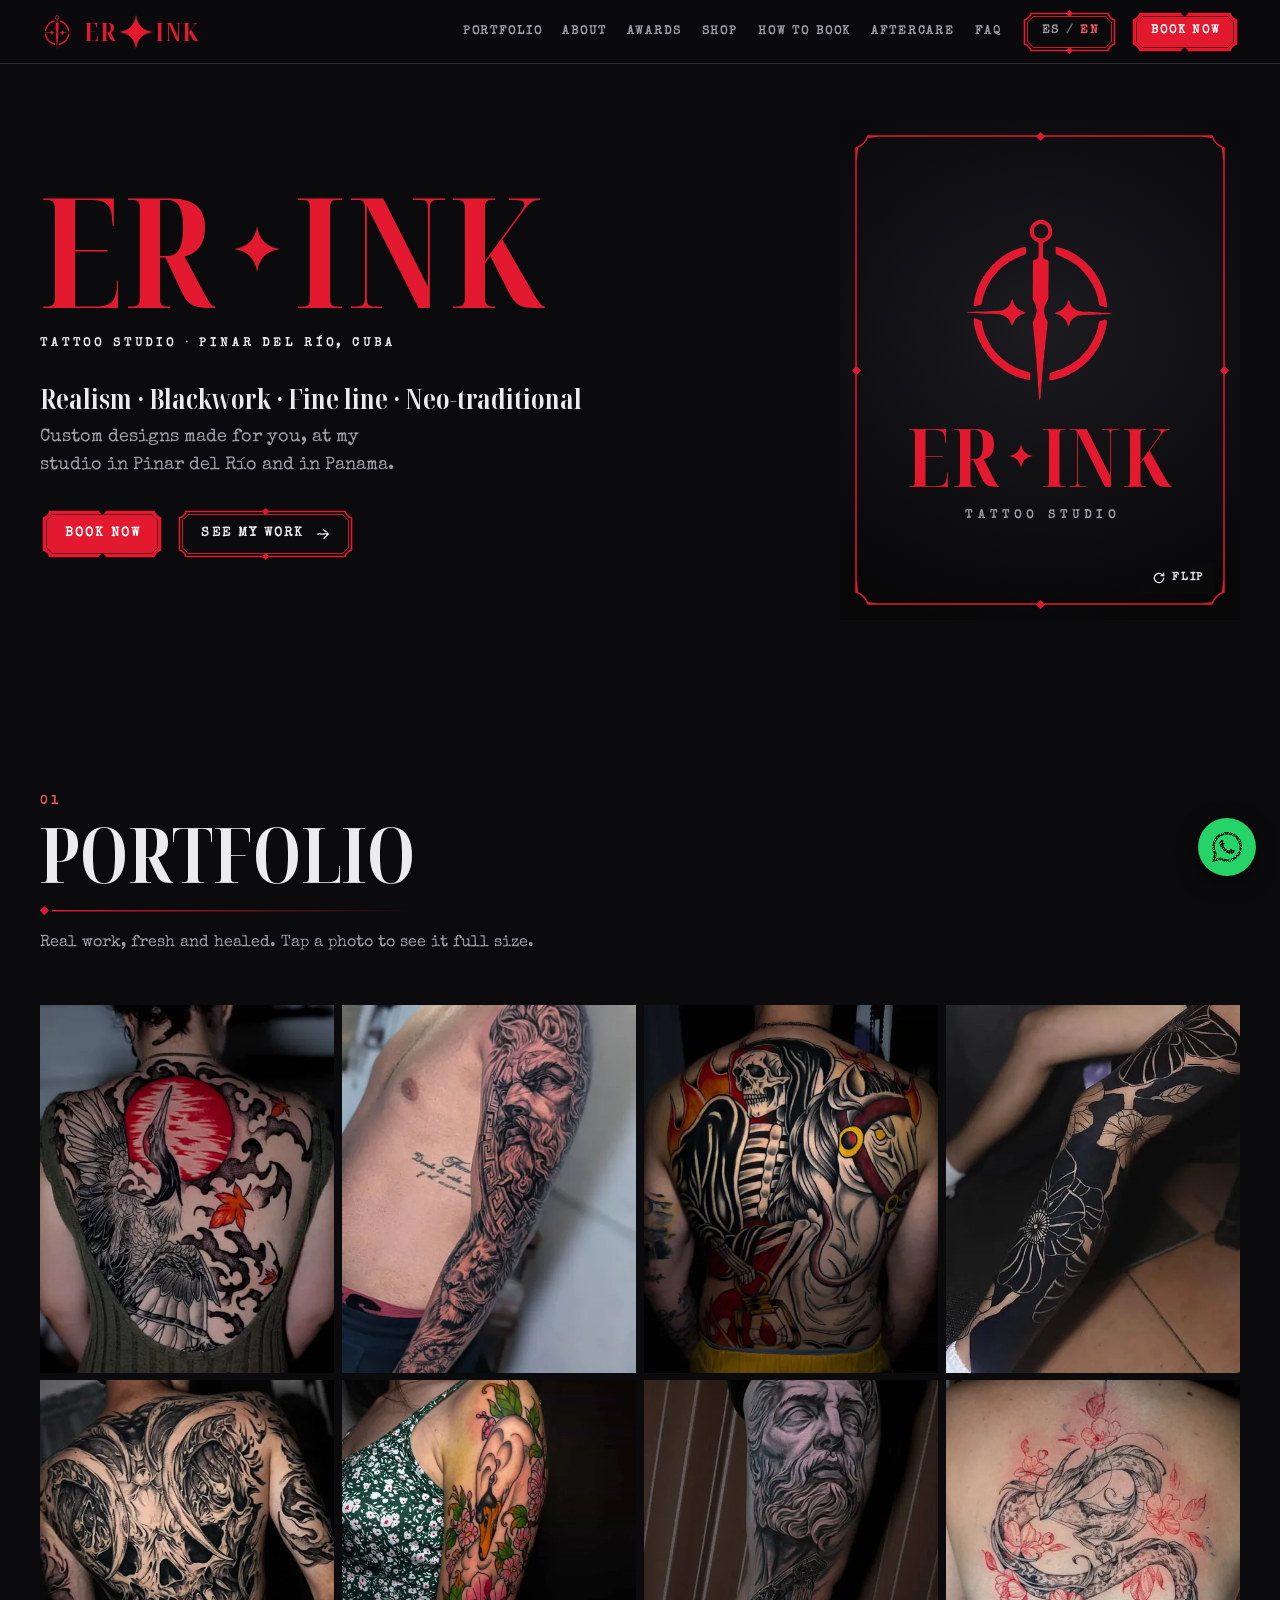
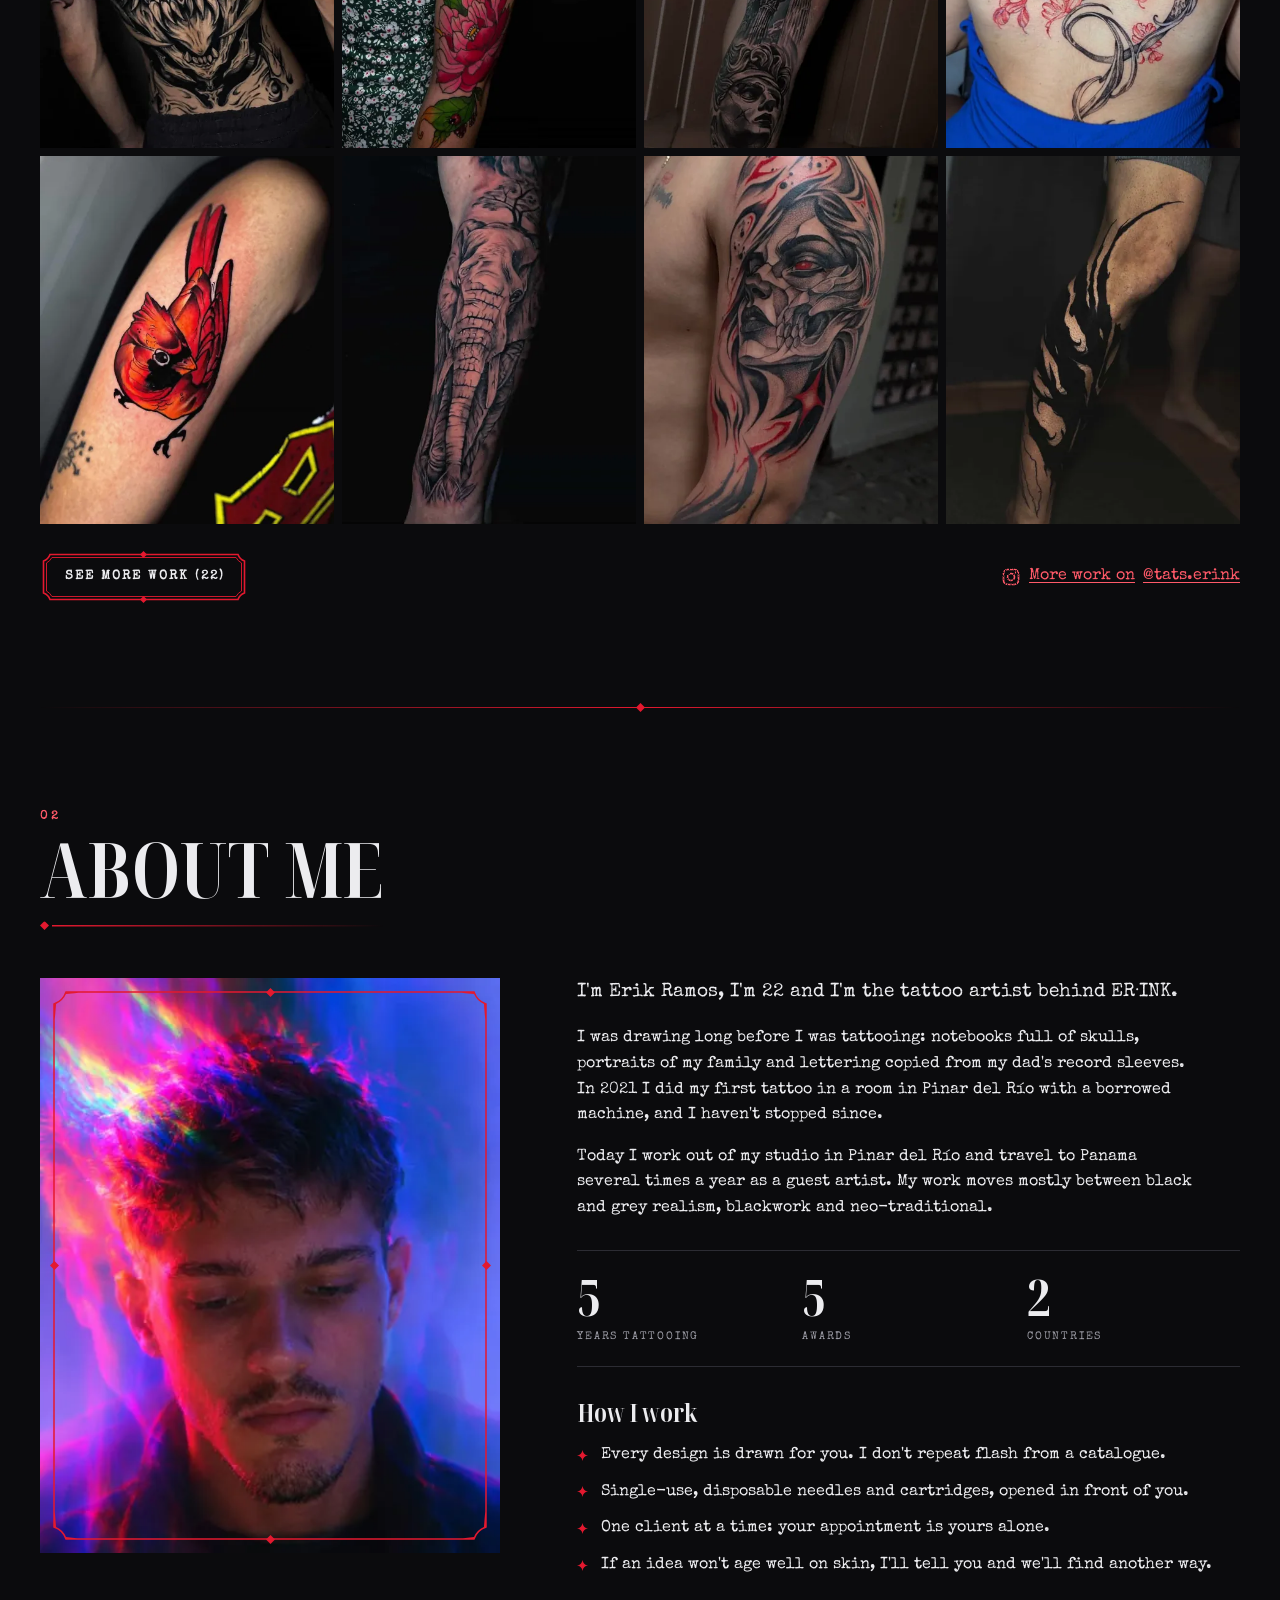
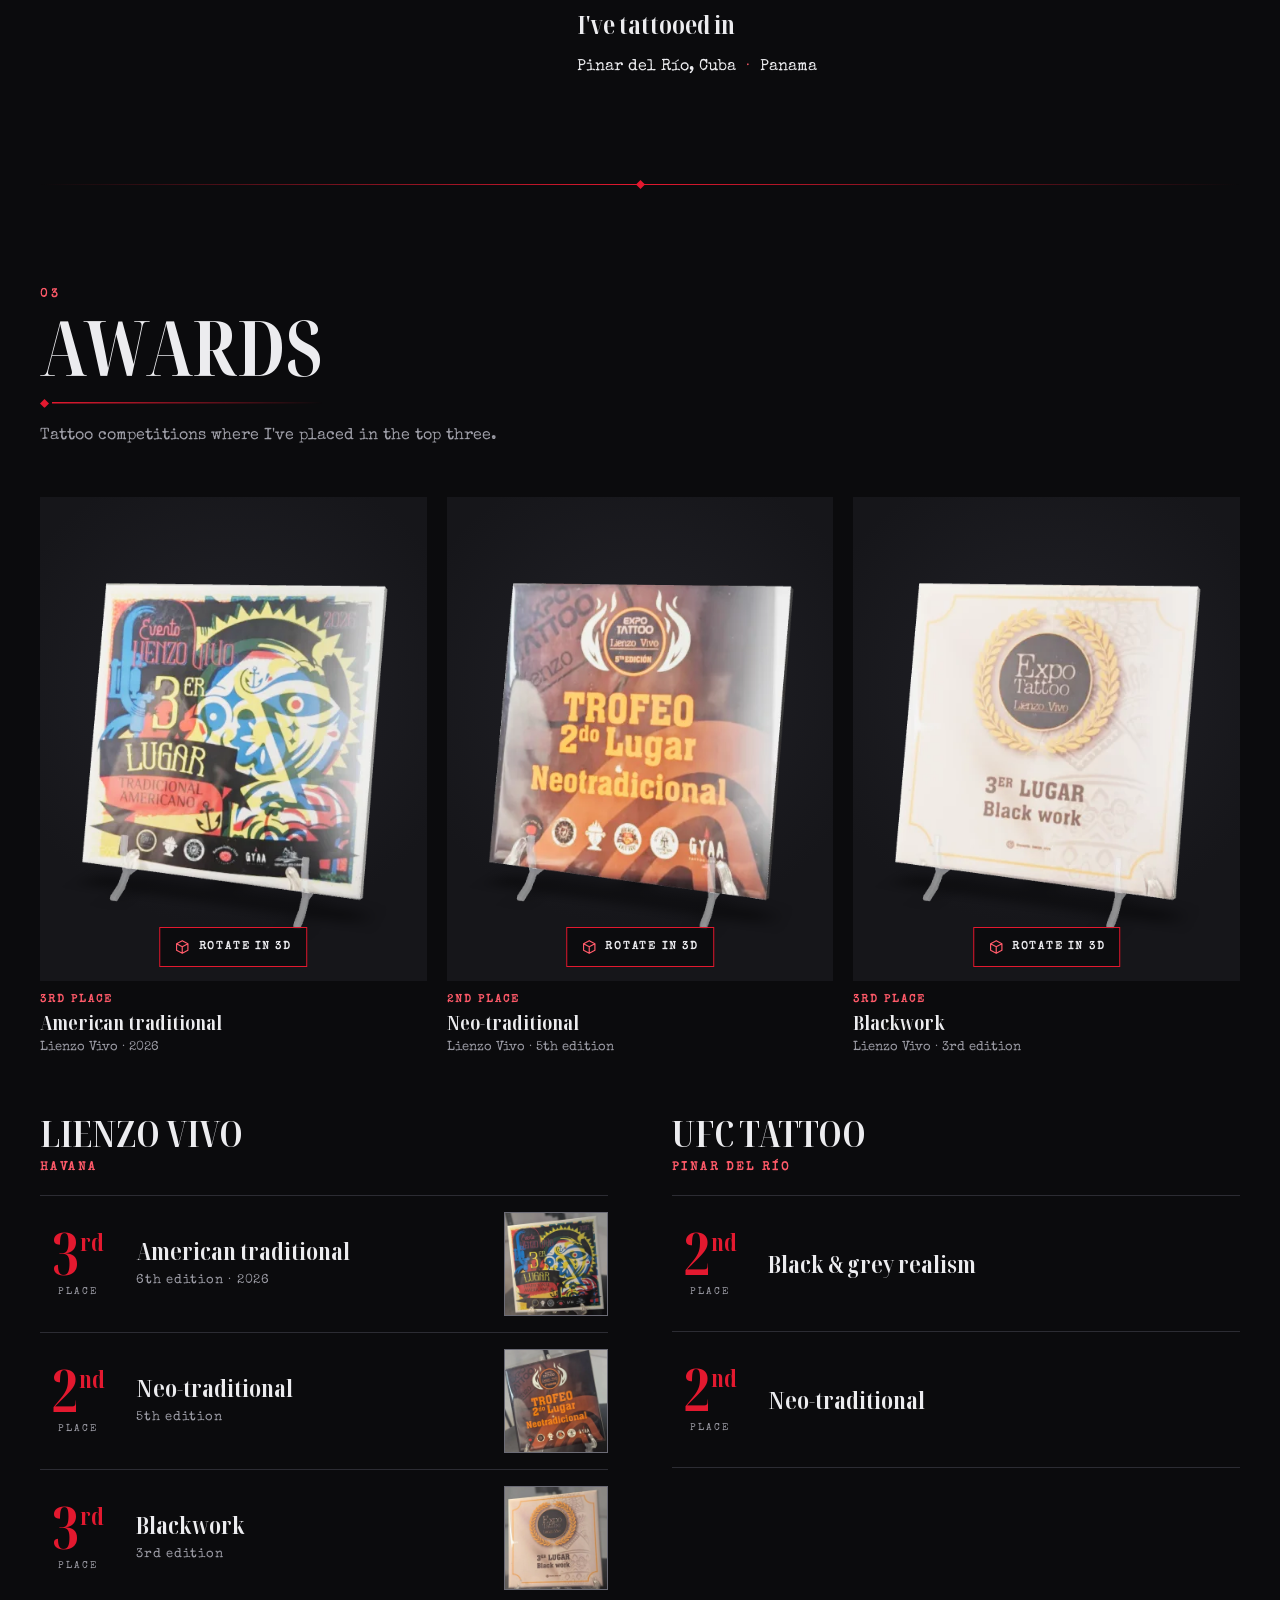
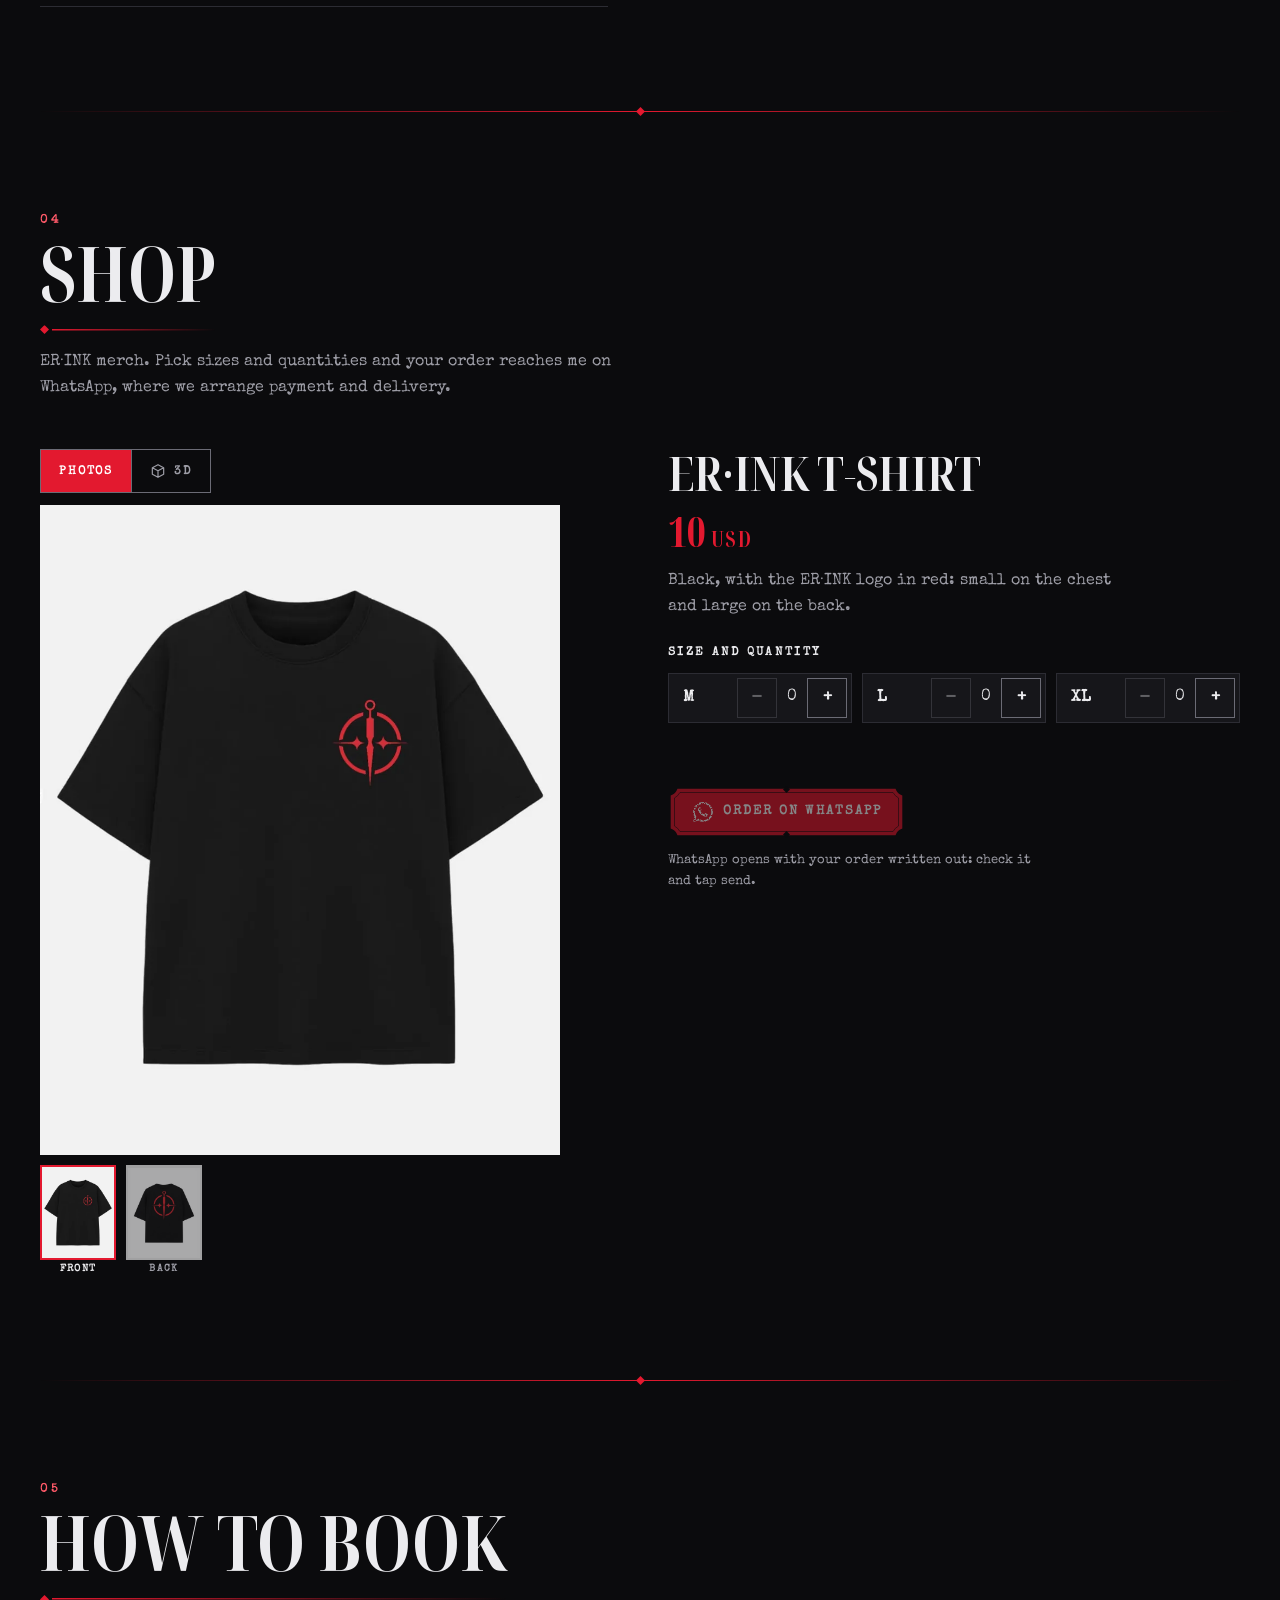
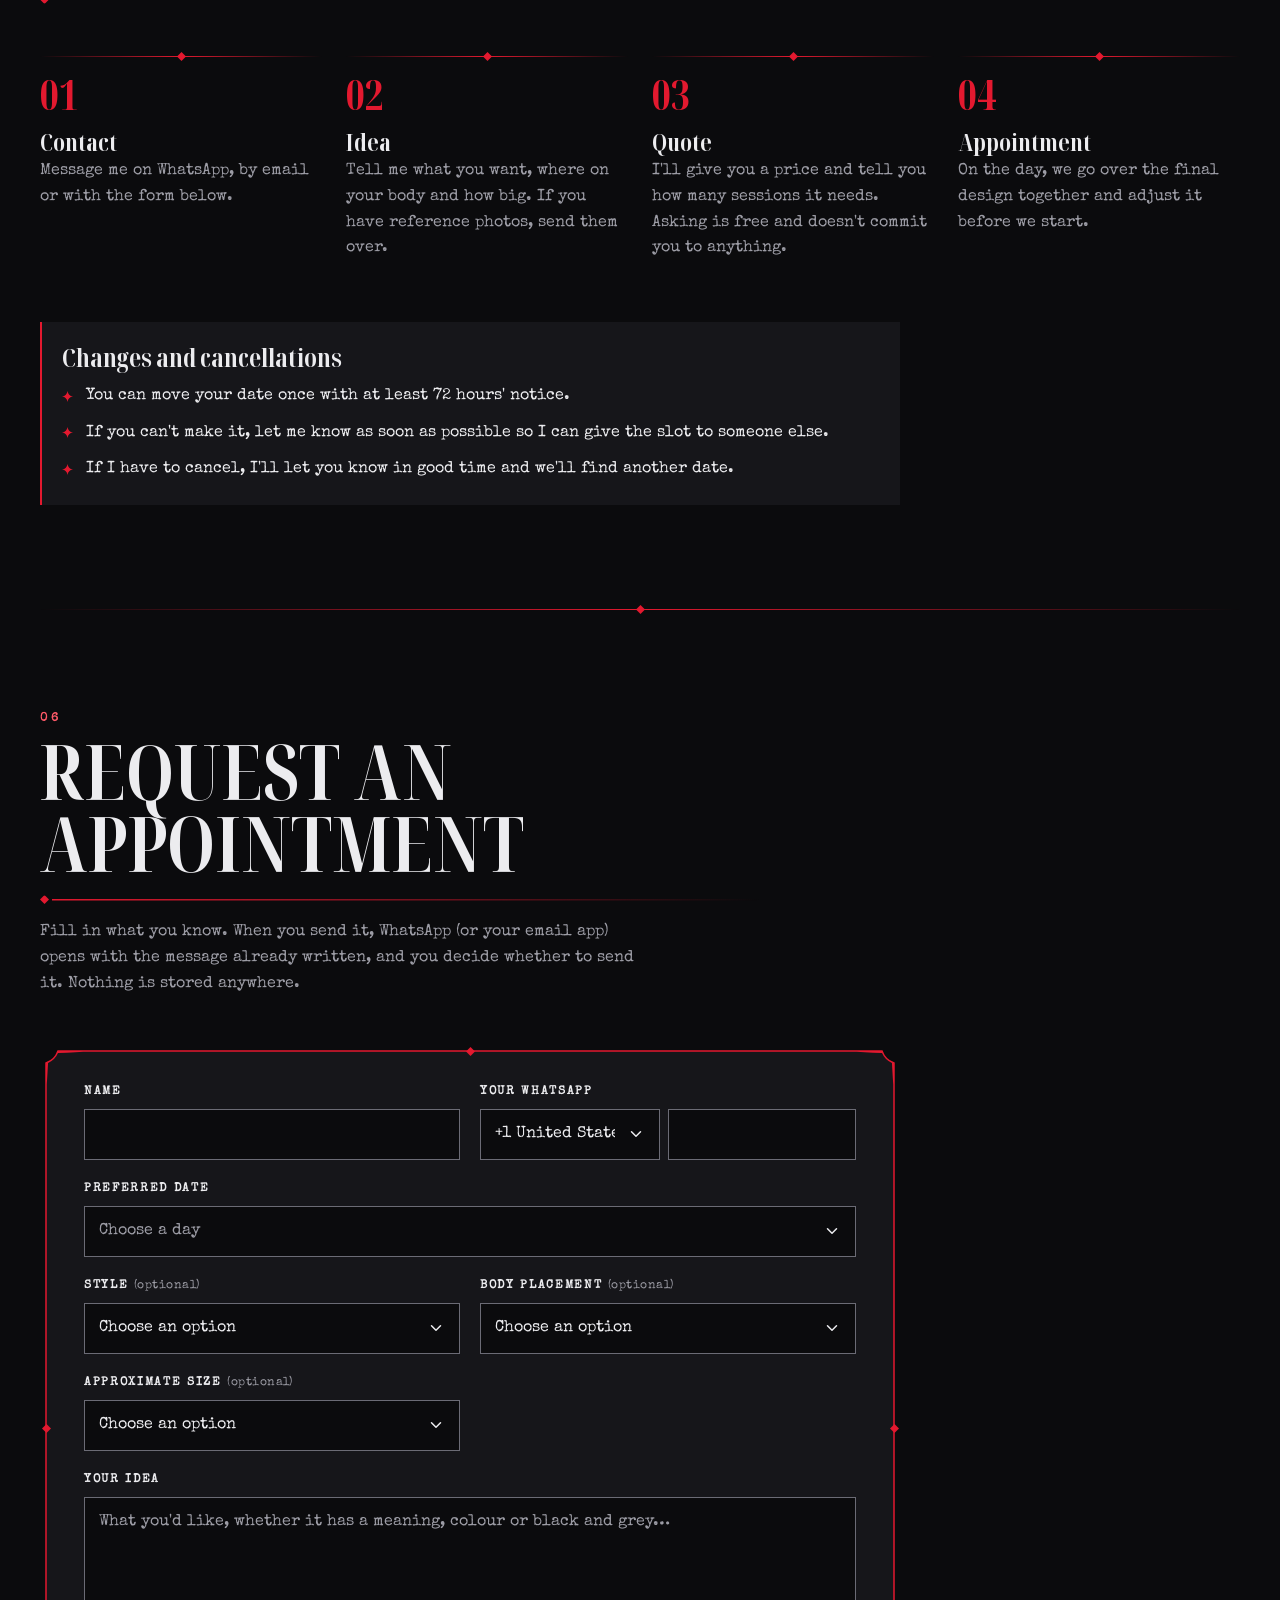
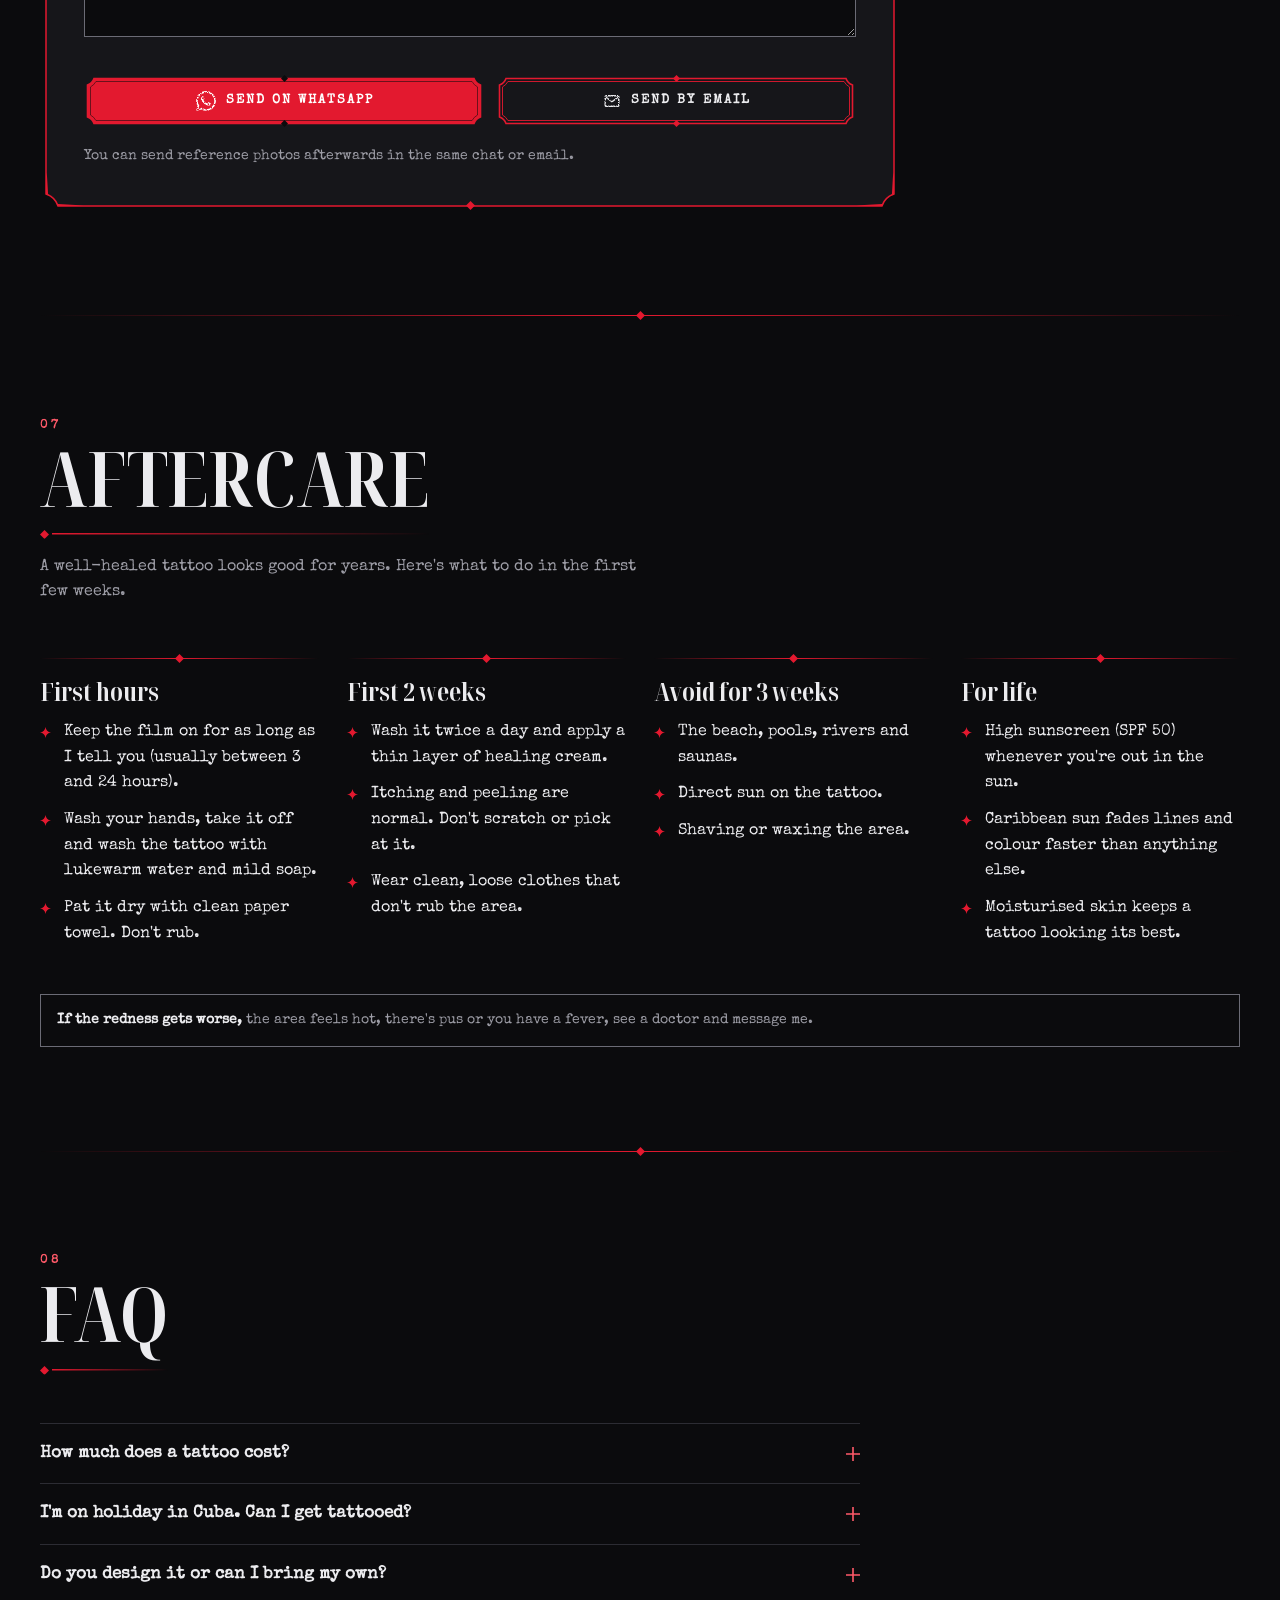
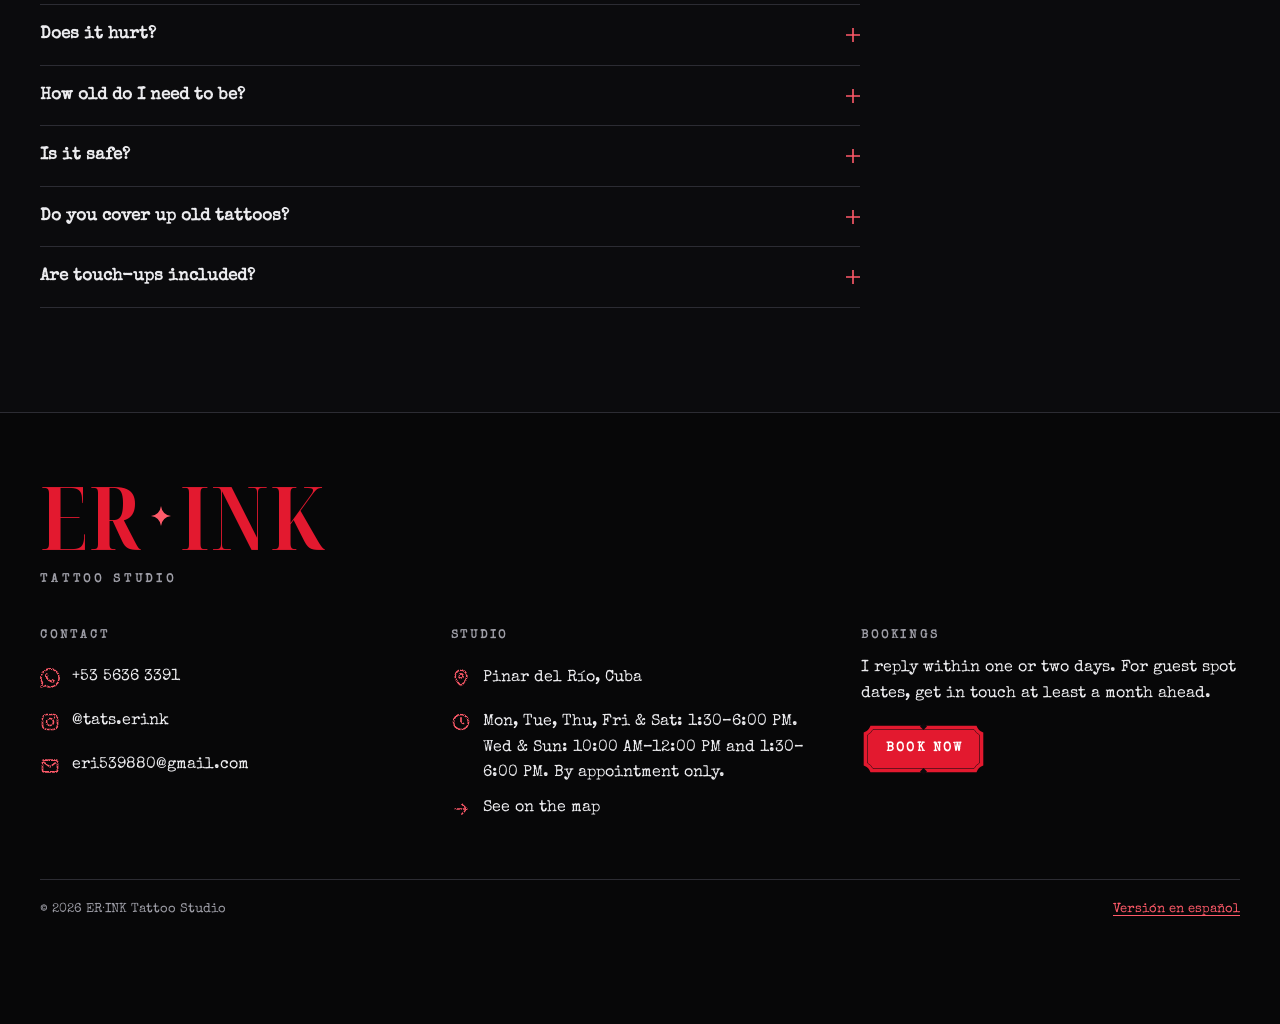
==== index.html @ 585d1116 "Add initial site assets, styles, and content Add full static site content: main index and English pa" ====
<!doctype html>
<html lang="es">
<head>
<meta charset="utf-8">
<meta name="viewport" content="width=device-width, initial-scale=1, viewport-fit=cover">

<!--
  ===================================================================
  PÁGINA EN ESPAÑOL. La versión en inglés es en/index.html.
  Busca "MODIFICAR" (Ctrl+F) para ver cada dato de ejemplo que hay
  que cambiar. Si cambias algo aquí, cámbialo también en en/index.html.

  ✏️ MODIFICAR: "https://erink.example.com" es un dominio de ejemplo.
  Cuando sepas la dirección real de la web, usa "Buscar y reemplazar"
  para cambiarlo en este archivo, en en/index.html, en sitemap.xml y
  en robots.txt.
  ===================================================================
-->

<!-- ✏️ MODIFICAR: título y descripción que salen en Google (ciudad y estilos) -->
<title>ER·INK Tattoo Studio · Tatuajes en Pinar del Río, Cuba</title>
<meta name="description" content="Tatuajes a medida en Pinar del Río (Cuba) y en Panamá: realismo, blackwork, fine line y neotradicional. Mira el portafolio, las próximas fechas de guest spot y reserva tu cita por WhatsApp.">

<script>
  // Idioma: usa el que eligió el visitante la última vez; si es su primera
  // visita y su navegador no está en español, lo lleva a la versión en inglés.
  (function () {
    var guardado;
    try { guardado = localStorage.getItem("idioma"); } catch (e) {}
    var esBot = /bot|crawl|spider|slurp|facebookexternalhit|whatsapp|preview/i.test(navigator.userAgent);
    var nav = ((navigator.languages && navigator.languages[0]) || navigator.language || "es").toLowerCase();
    var quiere = guardado || (esBot || nav.indexOf("es") === 0 ? "es" : "en");
    if (quiere === "en") location.replace("en/index.html" + location.hash);
    var raiz = document.documentElement;
    raiz.className += " js";
    // Animaciones al bajar por la página (no si el móvil pide reducir movimiento).
    // Si js/app.js no llega a cargar en 5 segundos, se muestra todo sin animar.
    if ("IntersectionObserver" in window && !(window.matchMedia && matchMedia("(prefers-reduced-motion: reduce)").matches)) {
      raiz.className += " animable";
      setTimeout(function () { if (!window.erinkListo) raiz.classList.remove("animable"); }, 5000);
    }
  })();
</script>

<link rel="preload" href="fuentes/erink-display.woff2" as="font" type="font/woff2" crossorigin>
<link rel="preload" href="fuentes/erink-type.woff2" as="font" type="font/woff2" crossorigin>
<link rel="stylesheet" href="css/estilos.css">

<link rel="canonical" href="https://erink.example.com/">
<link rel="alternate" hreflang="es" href="https://erink.example.com/">
<link rel="alternate" hreflang="en" href="https://erink.example.com/en/">
<link rel="alternate" hreflang="x-default" href="https://erink.example.com/">

<meta name="theme-color" content="#0b0b0d">
<link rel="icon" href="favicon.ico" sizes="32x32">
<link rel="icon" href="favicon.svg" type="image/svg+xml">
<link rel="apple-touch-icon" href="apple-touch-icon.png">

<!-- Vista previa al compartir el enlace por WhatsApp, Instagram o Facebook -->
<meta property="og:type" content="website">
<meta property="og:site_name" content="ER·INK Tattoo Studio">
<meta property="og:title" content="ER·INK Tattoo Studio · Pinar del Río, Cuba">
<meta property="og:description" content="Realismo, blackwork, fine line y neotradicional. Mira el portafolio y reserva tu cita por WhatsApp.">
<meta property="og:url" content="https://erink.example.com/">
<meta property="og:image" content="https://erink.example.com/img/compartir.jpg">
<meta property="og:image:type" content="image/jpeg">
<meta property="og:image:width" content="1200">
<meta property="og:image:height" content="630">
<meta property="og:image:alt" content="Logotipo de ER·INK Tattoo Studio en rojo sobre negro">
<meta property="og:locale" content="es_ES">
<meta property="og:locale:alternate" content="en_US">
<meta name="twitter:card" content="summary_large_image">

<!-- ✏️ MODIFICAR: datos del estudio para Google (dirección, coordenadas del
     mapa, horario, teléfono, email, nombre del artista). Las coordenadas
     salen en Google Maps: mantén pulsado sobre el estudio y copia los números. -->
<script type="application/ld+json">
{
  "@context": "https://schema.org",
  "@type": "TattooParlor",
  "@id": "https://erink.example.com/#estudio",
  "name": "ER·INK Tattoo Studio",
  "description": "Estudio de tatuajes en Pinar del Río, Cuba. Realismo, blackwork, fine line y neotradicional, con guest spots en Panamá.",
  "url": "https://erink.example.com/",
  "image": "https://erink.example.com/img/compartir.jpg",
  "logo": "https://erink.example.com/apple-touch-icon.png",
  "telephone": "+53 5636 3391",
  "email": "eri539880@gmail.com",
  "priceRange": "$$",
  "address": {
    "@type": "PostalAddress",
    "addressLocality": "Pinar del Río",
    "addressRegion": "Pinar del Río",
    "addressCountry": "CU"
  },
  "geo": { "@type": "GeoCoordinates", "latitude": 22.422028, "longitude": -83.7075 },
  "areaServed": ["Cuba", "Panamá"],
  "openingHoursSpecification": [{
    "@type": "OpeningHoursSpecification",
    "dayOfWeek": ["Monday", "Tuesday", "Wednesday", "Thursday", "Friday", "Saturday", "Sunday"],
    "opens": "13:30",
    "closes": "18:00"
  }, {
    "@type": "OpeningHoursSpecification",
    "dayOfWeek": ["Wednesday", "Sunday"],
    "opens": "10:00",
    "closes": "12:00"
  }],
  "sameAs": ["https://www.instagram.com/tats.erink/"],
  "founder": { "@type": "Person", "name": "Erik Ramos", "jobTitle": "Tatuador" },
  "knowsLanguage": ["es", "en"]
}
</script>
</head>

<body>
<a class="saltar" href="#contenido">Saltar al contenido</a>

<!-- Íconos (se usan más abajo con <use href="#...">) -->
<svg class="sprite" xmlns="http://www.w3.org/2000/svg" aria-hidden="true">
  <!-- Logo de ER·INK (el archivo original del tatuador, logo_kunai_circulo.svg) -->
  <symbol id="i-logo" viewBox="-206 -11 2064 2064">
    <path fill="currentColor" fill-rule="evenodd" d="M 815 11 C 802 13,798 14,790 20 C 786 22,781 25,778 26 C 765 31,753 41,738 62 C 728 75,727 77,723 88 C 713 114,710 140,714 158 C 715 162,717 170,718 175 C 719 180,721 186,722 189 C 724 191,727 197,728 201 C 732 209,743 222,761 239 C 770 248,773 249,782 251 C 797 256,806 262,810 269 C 811 273,811 278,811 322 C 811 401,810 417,809 422 C 804 441,791 453,772 456 C 768 457,763 457,761 458 C 757 458,750 464,748 469 C 747 471,747 480,747 508 C 747 527,747 579,746 622 C 746 666,745 746,745 800 L 745 900 747 907 C 748 911,751 917,754 920 C 760 930,764 937,766 945 C 767 951,768 953,772 957 C 774 960,776 964,777 966 C 777 968,779 974,781 980 C 785 997,786 1002,787 1014 C 789 1031,788 1046,786 1053 C 785 1057,783 1066,781 1074 C 779 1082,777 1091,776 1094 C 771 1106,762 1125,756 1135 C 745 1153,745 1153,748 1189 C 750 1203,751 1221,752 1230 C 754 1259,755 1271,758 1289 C 760 1299,761 1311,762 1317 C 762 1323,763 1333,763 1340 C 764 1348,765 1361,766 1370 C 767 1388,770 1414,773 1432 C 773 1438,775 1449,775 1458 C 776 1467,776 1480,777 1487 C 777 1494,778 1507,779 1515 C 779 1525,780 1531,781 1535 C 783 1540,783 1542,786 1576 C 787 1597,788 1607,790 1648 C 791 1658,792 1676,793 1690 C 794 1703,795 1723,796 1734 C 797 1746,798 1761,798 1768 C 799 1774,800 1788,801 1800 C 804 1849,805 1863,806 1874 C 807 1888,809 1909,810 1938 C 810 1950,812 1966,812 1976 C 813 1985,814 1996,814 1999 C 814 2006,818 2031,820 2032 C 821 2034,823 2032,824 2027 C 825 2024,827 2019,829 2016 C 832 2009,832 2009,835 1971 C 835 1955,837 1936,837 1929 C 838 1922,838 1909,839 1900 C 839 1892,841 1877,842 1866 C 843 1856,844 1843,845 1838 C 845 1832,846 1824,847 1820 C 847 1816,848 1809,848 1805 C 848 1801,848 1793,849 1786 C 849 1780,851 1765,851 1753 C 852 1741,853 1729,854 1727 C 855 1723,858 1695,859 1658 C 860 1643,861 1630,861 1629 C 862 1629,862 1623,863 1616 C 863 1609,865 1595,867 1585 C 870 1564,872 1551,873 1523 C 874 1502,876 1486,878 1472 C 879 1468,880 1460,881 1455 C 881 1450,882 1443,883 1439 C 883 1436,885 1424,885 1413 C 886 1402,887 1389,888 1384 C 889 1379,889 1368,890 1361 C 891 1354,892 1346,893 1343 C 893 1341,895 1331,896 1322 C 896 1312,898 1299,899 1292 C 899 1284,900 1272,901 1265 C 901 1258,903 1249,903 1246 C 904 1244,905 1234,906 1225 C 907 1216,908 1203,909 1197 C 909 1191,910 1179,911 1171 L 911 1156 907 1147 C 905 1142,903 1138,903 1137 C 903 1135,897 1122,891 1113 C 885 1102,883 1096,880 1080 C 878 1073,876 1063,875 1058 C 871 1041,873 1015,878 994 C 880 987,882 978,883 974 C 884 965,886 962,889 957 C 891 955,894 950,895 945 C 897 940,901 933,905 927 C 920 902,920 906,921 806 C 921 760,922 667,922 599 L 922 474 920 470 C 917 463,910 459,898 458 C 887 456,885 455,875 445 C 866 437,863 434,862 429 C 860 422,861 279,863 273 C 865 265,871 261,889 254 C 898 250,902 248,909 242 C 912 239,917 236,919 234 C 937 222,952 199,957 176 C 958 169,960 160,961 156 C 964 145,964 133,961 120 C 959 113,957 103,956 97 C 953 82,952 81,945 73 C 942 69,937 63,934 58 C 927 47,923 44,905 32 C 885 19,889 20,855 11 C 846 9,829 9,815 11 M 834 57 C 814 59,799 64,788 74 C 784 78,778 84,774 86 C 767 91,765 94,763 107 C 762 113,760 122,759 128 C 755 139,756 143,760 157 C 762 161,764 170,765 174 C 767 185,769 187,774 190 C 776 191,782 196,786 200 C 797 210,807 214,826 217 C 851 221,873 215,888 201 C 892 198,896 194,898 192 C 906 187,908 184,910 178 C 910 175,913 168,915 163 C 921 146,921 136,914 113 C 910 96,907 92,894 79 C 887 72,884 69,876 65 C 860 57,852 56,834 57 M 636 317 C 626 319,612 323,605 325 C 598 327,589 330,585 331 C 581 331,576 334,572 336 C 569 338,561 340,555 342 C 539 346,490 367,482 374 C 475 380,473 381,466 383 C 461 384,458 386,454 390 C 451 392,445 396,440 398 C 436 400,429 405,425 408 C 419 413,412 417,396 427 C 392 430,386 435,382 439 C 378 442,372 447,368 449 C 364 452,357 458,351 463 C 346 468,339 474,336 476 C 333 479,329 483,327 486 C 322 493,301 513,294 518 C 291 520,286 524,284 527 C 282 529,276 536,270 543 C 264 549,257 558,254 563 C 251 568,246 573,243 576 C 240 578,237 582,235 585 C 233 588,229 593,227 596 C 220 603,215 609,210 620 C 207 625,202 632,199 636 C 192 644,189 649,187 658 C 186 664,185 665,180 670 C 175 674,173 677,170 684 C 168 689,165 696,162 700 C 160 704,156 713,153 719 C 150 725,146 734,143 738 C 140 743,138 749,137 751 C 136 753,134 759,131 764 C 129 769,126 777,126 781 C 125 785,121 796,118 805 C 110 824,108 831,105 846 C 104 853,102 861,101 864 C 98 870,92 899,90 912 C 90 917,87 930,85 940 C 80 965,80 971,88 975 C 94 978,123 974,142 967 C 148 964,156 962,159 961 C 172 957,174 955,175 942 C 176 930,179 917,182 908 C 185 898,188 883,188 876 C 188 870,190 865,194 860 C 196 857,198 854,200 844 C 203 832,209 816,216 800 C 219 794,222 786,224 780 C 225 774,227 769,230 765 C 232 762,235 756,237 752 C 240 744,246 733,253 722 C 255 719,259 712,262 706 C 266 701,269 695,271 693 C 272 692,275 687,277 682 C 280 677,284 671,286 668 C 289 665,293 659,296 655 C 299 651,306 642,311 636 C 316 630,323 621,327 617 C 330 613,337 605,341 600 C 346 595,352 588,354 585 C 357 579,359 577,369 572 C 373 570,375 567,379 562 C 382 557,385 554,389 551 C 393 548,398 545,400 542 C 411 532,429 518,438 512 C 444 508,450 504,453 502 C 455 500,460 496,464 494 C 469 491,472 488,475 484 C 479 479,480 478,492 475 C 494 475,499 472,503 469 C 508 466,518 461,525 457 C 533 453,542 448,545 446 C 548 444,555 442,559 440 C 564 438,570 435,573 433 C 579 429,589 425,614 416 C 623 413,634 409,638 407 C 643 404,650 402,653 400 C 666 396,668 393,670 377 C 672 363,672 327,669 322 C 665 312,661 311,636 317 M 1010 314 C 1002 317,1000 323,1001 334 C 1001 339,1001 353,1001 365 C 1002 394,1002 395,1030 406 C 1037 409,1046 413,1051 415 C 1056 417,1061 419,1064 420 C 1066 421,1074 424,1080 428 C 1087 431,1096 435,1100 437 C 1111 441,1115 443,1123 449 C 1126 451,1131 454,1134 455 C 1141 457,1156 465,1162 469 C 1165 471,1171 475,1174 477 C 1178 479,1184 483,1188 485 C 1192 488,1199 493,1204 497 C 1210 500,1217 506,1220 509 C 1223 511,1229 515,1232 517 C 1236 519,1241 523,1244 526 C 1247 529,1253 534,1256 536 C 1265 543,1278 555,1285 563 C 1288 567,1293 572,1296 574 C 1299 576,1303 580,1304 583 C 1306 585,1311 592,1316 597 C 1321 602,1329 611,1332 616 C 1336 620,1344 630,1350 636 C 1360 646,1362 648,1366 656 C 1368 662,1372 668,1376 672 C 1379 676,1383 682,1385 685 C 1388 692,1399 709,1408 722 C 1412 729,1420 744,1424 753 C 1425 756,1428 761,1430 763 C 1435 769,1436 771,1438 780 C 1439 785,1441 790,1444 796 C 1451 811,1460 835,1462 848 C 1463 853,1465 858,1467 862 C 1470 868,1471 871,1473 880 C 1473 886,1476 897,1477 904 C 1482 920,1484 931,1485 944 C 1486 956,1488 960,1496 968 C 1503 974,1510 978,1520 979 C 1523 980,1530 981,1534 982 C 1537 983,1542 984,1544 984 C 1547 985,1552 986,1555 988 C 1576 997,1585 989,1579 968 C 1578 962,1577 951,1576 944 C 1575 936,1574 925,1572 918 C 1567 894,1565 883,1564 876 C 1564 872,1562 866,1561 862 C 1559 859,1557 853,1557 849 C 1554 838,1544 808,1540 798 C 1537 793,1535 786,1534 780 C 1533 773,1531 768,1529 764 C 1525 757,1514 733,1509 722 C 1508 718,1503 709,1500 703 C 1497 697,1493 690,1492 687 C 1489 678,1487 675,1482 670 C 1479 667,1477 663,1475 659 C 1472 652,1471 649,1465 642 C 1463 639,1458 631,1454 625 C 1450 619,1445 611,1443 608 C 1441 606,1439 602,1438 600 C 1437 599,1434 595,1431 593 C 1429 590,1423 582,1418 575 C 1413 568,1406 558,1402 554 C 1398 550,1393 544,1391 542 C 1389 540,1382 532,1375 525 C 1368 518,1361 510,1358 507 C 1356 504,1351 500,1349 498 C 1346 496,1341 491,1339 488 C 1336 485,1332 481,1328 478 C 1324 476,1317 470,1312 464 C 1305 457,1299 452,1290 446 C 1284 442,1274 435,1269 430 C 1264 426,1258 421,1255 420 C 1252 418,1247 414,1244 411 C 1240 408,1235 405,1230 402 C 1225 400,1218 395,1214 392 C 1210 389,1203 385,1197 382 C 1191 379,1183 375,1180 372 C 1176 370,1168 367,1163 365 C 1157 363,1151 360,1147 357 C 1143 354,1138 352,1132 350 C 1127 348,1116 344,1109 341 C 1089 331,1049 319,1039 319 C 1038 319,1033 318,1028 316 C 1019 313,1014 312,1010 314 M 513 902 C 510 906,500 931,495 947 C 494 950,491 954,487 958 C 483 963,480 967,478 971 C 475 980,472 983,465 988 C 461 990,455 995,452 999 C 437 1012,413 1024,392 1027 C 388 1028,383 1029,381 1029 C 379 1030,356 1031,330 1032 C 303 1032,279 1033,276 1034 C 266 1034,217 1036,192 1037 C 179 1037,164 1038,158 1038 C 151 1039,137 1039,126 1039 C 114 1039,100 1040,94 1040 C 89 1041,77 1041,68 1042 C 59 1042,48 1043,44 1043 C 40 1044,32 1044,26 1044 C 15 1045,11 1046,11 1048 C 11 1051,14 1051,32 1052 C 42 1053,55 1053,60 1054 C 66 1054,84 1054,102 1055 C 119 1056,137 1057,142 1057 C 148 1058,158 1059,165 1059 C 171 1059,181 1060,185 1060 C 190 1061,204 1062,217 1063 C 255 1065,320 1067,349 1068 C 375 1069,376 1069,381 1071 C 384 1073,391 1075,396 1076 C 401 1077,408 1079,410 1080 C 418 1083,439 1095,452 1105 C 459 1110,466 1115,468 1117 C 469 1118,473 1123,476 1128 C 479 1133,484 1140,487 1144 C 493 1153,495 1156,498 1169 C 502 1187,511 1198,517 1193 C 520 1191,525 1180,527 1171 C 530 1158,532 1155,537 1149 C 540 1145,543 1140,545 1136 C 549 1126,553 1120,561 1114 C 564 1112,569 1107,572 1103 C 576 1097,579 1095,584 1092 C 587 1091,593 1087,596 1085 C 610 1076,624 1070,645 1064 C 664 1059,667 1057,661 1050 C 659 1047,651 1043,631 1037 C 614 1031,609 1029,600 1021 C 596 1018,589 1013,584 1011 C 577 1007,575 1006,572 1002 C 570 999,565 993,560 988 C 555 983,550 975,548 972 C 546 968,542 963,540 961 C 536 955,535 954,532 945 C 523 914,521 905,519 903 C 518 901,515 900,513 902 M 1143 914 C 1138 919,1134 931,1132 947 C 1131 953,1125 963,1116 973 C 1111 978,1106 984,1104 987 C 1095 1001,1095 1001,1081 1010 C 1078 1012,1072 1017,1067 1022 C 1056 1031,1049 1035,1037 1038 C 1024 1041,1017 1043,1003 1050 C 985 1059,986 1060,1008 1065 C 1014 1067,1023 1069,1027 1071 C 1031 1073,1037 1074,1039 1075 C 1045 1077,1049 1079,1054 1083 C 1056 1085,1061 1088,1065 1090 C 1077 1096,1106 1125,1112 1137 C 1114 1142,1117 1146,1121 1151 C 1125 1155,1127 1158,1128 1161 C 1141 1211,1141 1212,1152 1196 C 1158 1187,1162 1179,1164 1168 C 1166 1155,1167 1154,1172 1148 C 1175 1146,1179 1140,1182 1136 C 1190 1124,1214 1105,1230 1097 C 1233 1095,1239 1091,1242 1089 C 1249 1084,1250 1083,1273 1082 C 1284 1081,1298 1079,1304 1079 C 1328 1077,1342 1076,1390 1074 C 1416 1073,1445 1072,1453 1071 C 1467 1070,1507 1069,1575 1068 C 1603 1067,1624 1066,1630 1064 C 1645 1060,1644 1061,1633 1058 C 1628 1057,1618 1056,1599 1055 C 1584 1054,1569 1053,1564 1053 C 1559 1052,1546 1052,1534 1052 C 1510 1051,1494 1050,1454 1047 C 1439 1045,1418 1044,1407 1044 C 1396 1043,1377 1042,1366 1042 C 1355 1041,1335 1041,1323 1040 C 1298 1039,1295 1038,1279 1034 C 1273 1033,1264 1031,1259 1030 C 1243 1027,1228 1019,1209 1004 C 1191 990,1186 984,1179 972 C 1176 967,1172 962,1171 960 C 1166 954,1165 952,1164 942 C 1160 919,1151 907,1143 914 M 87 1116 C 82 1119,79 1141,82 1152 C 83 1154,85 1161,86 1166 C 91 1206,92 1210,100 1237 C 102 1246,104 1256,105 1260 C 107 1272,110 1281,118 1300 C 122 1311,126 1322,127 1327 C 128 1333,130 1338,132 1341 C 134 1343,136 1348,138 1351 C 146 1369,154 1386,155 1389 C 156 1391,160 1399,164 1406 C 168 1413,172 1421,173 1424 C 175 1430,176 1433,182 1438 C 186 1441,187 1443,188 1447 C 190 1453,191 1455,197 1462 C 199 1465,203 1470,205 1475 C 207 1479,212 1486,215 1489 C 220 1496,230 1511,236 1521 C 238 1525,242 1530,247 1534 C 252 1539,256 1543,258 1547 C 261 1553,267 1559,274 1564 C 278 1566,280 1569,283 1575 C 287 1582,289 1584,293 1587 C 303 1595,319 1611,326 1619 C 331 1626,333 1627,340 1631 C 347 1634,350 1636,355 1642 C 358 1646,364 1651,367 1652 C 370 1654,375 1658,378 1661 C 381 1665,386 1669,390 1671 C 394 1673,399 1676,403 1679 C 406 1682,412 1687,416 1690 C 421 1692,427 1697,430 1699 C 433 1702,439 1706,444 1708 C 448 1710,454 1714,456 1716 C 461 1719,479 1729,487 1733 C 489 1734,495 1737,500 1740 C 506 1742,515 1747,521 1749 C 526 1751,535 1755,540 1758 C 548 1762,565 1769,583 1775 C 589 1776,597 1779,602 1781 C 607 1783,616 1785,622 1787 C 628 1789,638 1791,642 1793 C 667 1801,674 1803,679 1803 C 682 1803,688 1804,691 1805 C 702 1808,707 1808,711 1804 C 716 1800,718 1793,718 1783 C 717 1779,717 1767,716 1756 C 715 1731,714 1727,707 1723 C 701 1719,693 1716,682 1714 C 677 1713,670 1711,666 1709 C 663 1708,657 1706,653 1705 C 649 1704,641 1701,635 1698 C 628 1696,619 1692,613 1690 C 607 1688,600 1686,597 1685 C 595 1684,589 1682,585 1681 C 581 1680,575 1677,571 1675 C 567 1673,562 1670,559 1669 C 552 1667,546 1663,540 1659 C 539 1658,532 1654,525 1651 C 518 1648,508 1642,504 1639 C 499 1636,494 1633,490 1632 C 481 1630,479 1629,475 1623 C 472 1620,468 1616,465 1614 C 462 1613,457 1609,454 1606 C 451 1604,444 1599,438 1595 C 428 1588,411 1575,401 1566 C 397 1562,392 1557,388 1555 C 385 1553,380 1548,378 1545 C 375 1542,370 1537,366 1534 C 360 1531,358 1528,355 1524 C 353 1520,347 1513,342 1508 C 336 1503,328 1494,324 1488 C 320 1482,312 1472,307 1466 C 291 1447,283 1436,278 1427 C 276 1422,272 1415,270 1412 C 267 1408,263 1401,261 1397 C 258 1392,252 1382,248 1376 C 243 1368,239 1361,237 1356 C 236 1352,233 1346,232 1344 C 230 1342,228 1339,227 1338 C 226 1337,225 1332,223 1327 C 222 1322,219 1314,216 1308 C 209 1293,202 1275,200 1264 C 198 1253,197 1250,193 1244 C 191 1242,190 1239,189 1235 C 188 1225,185 1209,182 1200 C 179 1190,177 1177,175 1164 C 174 1143,167 1136,141 1130 C 133 1128,124 1125,117 1123 C 110 1119,91 1114,90 1115 C 90 1115,89 1116,87 1116 M 1551 1130 C 1548 1130,1542 1132,1537 1134 C 1533 1136,1524 1138,1519 1139 C 1497 1145,1487 1151,1486 1160 C 1485 1161,1484 1168,1484 1174 C 1483 1181,1480 1193,1478 1201 C 1476 1210,1473 1222,1473 1228 C 1471 1236,1470 1241,1468 1247 C 1466 1251,1464 1256,1463 1258 C 1462 1266,1451 1296,1445 1308 C 1440 1317,1438 1324,1437 1328 C 1435 1337,1434 1340,1429 1345 C 1425 1348,1423 1351,1422 1355 C 1419 1366,1413 1377,1400 1396 C 1394 1406,1386 1419,1383 1423 C 1380 1429,1376 1435,1373 1438 C 1369 1442,1367 1446,1366 1449 C 1362 1460,1361 1461,1352 1469 C 1347 1474,1341 1480,1339 1484 C 1334 1491,1322 1504,1313 1513 C 1309 1517,1305 1522,1303 1524 C 1302 1527,1297 1531,1293 1534 C 1289 1537,1285 1542,1283 1545 C 1276 1556,1269 1562,1257 1568 C 1253 1571,1248 1574,1244 1579 C 1240 1584,1236 1587,1231 1589 C 1227 1591,1220 1597,1215 1601 C 1209 1605,1202 1610,1199 1613 C 1189 1618,1174 1628,1167 1634 C 1164 1636,1159 1640,1156 1641 C 1153 1642,1149 1645,1147 1646 C 1142 1650,1138 1652,1134 1653 C 1131 1654,1125 1657,1086 1676 C 1075 1681,1065 1685,1064 1686 C 1062 1686,1057 1688,1053 1690 C 1049 1692,1042 1695,1038 1695 C 1035 1696,1021 1700,1009 1704 C 996 1709,981 1713,973 1715 C 963 1717,958 1718,952 1721 C 948 1723,944 1725,944 1725 C 943 1725,941 1726,939 1728 C 935 1731,934 1736,934 1755 C 933 1763,932 1772,931 1776 C 928 1790,930 1803,937 1808 C 943 1812,984 1805,1015 1795 C 1024 1792,1034 1790,1038 1789 C 1042 1788,1049 1786,1053 1784 C 1057 1783,1064 1780,1067 1779 C 1071 1778,1079 1775,1085 1772 C 1092 1769,1100 1766,1104 1765 C 1108 1764,1116 1761,1122 1758 C 1128 1756,1135 1754,1137 1753 C 1140 1752,1144 1750,1147 1749 C 1149 1747,1155 1744,1159 1741 C 1163 1739,1169 1736,1171 1734 C 1174 1732,1181 1728,1186 1726 C 1191 1724,1197 1721,1199 1720 C 1201 1718,1205 1716,1208 1715 C 1210 1713,1216 1710,1220 1707 C 1223 1704,1229 1700,1233 1698 C 1237 1697,1242 1693,1246 1690 C 1250 1688,1257 1683,1262 1679 C 1266 1675,1274 1670,1278 1667 C 1283 1664,1289 1660,1292 1657 C 1294 1655,1300 1651,1304 1648 C 1309 1645,1317 1638,1328 1627 C 1337 1618,1347 1609,1350 1606 C 1353 1604,1359 1599,1362 1595 C 1365 1590,1371 1585,1374 1583 C 1381 1577,1384 1574,1390 1566 C 1393 1563,1398 1557,1402 1552 C 1405 1548,1412 1540,1416 1535 C 1419 1530,1425 1523,1428 1519 C 1431 1516,1435 1510,1437 1506 C 1439 1503,1443 1497,1446 1493 C 1449 1490,1454 1482,1456 1477 C 1459 1472,1464 1465,1466 1462 C 1469 1459,1472 1454,1474 1450 C 1476 1447,1479 1441,1482 1438 C 1486 1433,1489 1428,1490 1424 C 1492 1420,1496 1412,1499 1406 C 1502 1400,1506 1393,1507 1389 C 1513 1377,1521 1357,1522 1354 C 1523 1352,1525 1348,1527 1345 C 1530 1340,1534 1328,1534 1323 C 1534 1322,1536 1317,1538 1312 C 1544 1300,1552 1274,1555 1262 C 1557 1256,1559 1249,1561 1246 C 1562 1242,1564 1237,1564 1232 C 1565 1225,1567 1214,1572 1190 C 1574 1183,1575 1173,1576 1166 C 1576 1159,1577 1152,1578 1151 C 1584 1136,1571 1127,1551 1130"/>
  </symbol>
  <symbol id="i-girar" viewBox="0 0 24 24">
    <path fill="none" stroke="currentColor" stroke-width="2" stroke-linecap="round" stroke-linejoin="round" d="M20 12a8 8 0 1 1-2.34-5.66M20 3.5V8h-4.5"/>
  </symbol>
  <symbol id="i-tel" viewBox="0 0 24 24">
    <path fill="currentColor" d="M6.62 10.79a15.15 15.15 0 0 0 6.59 6.59l2.2-2.2a1 1 0 0 1 1.02-.24c1.12.37 2.33.57 3.57.57a1 1 0 0 1 1 1V20a1 1 0 0 1-1 1A17 17 0 0 1 3 4a1 1 0 0 1 1-1h3.5a1 1 0 0 1 1 1c0 1.25.2 2.45.57 3.57a1 1 0 0 1-.25 1.02l-2.2 2.2Z"/>
  </symbol>
  <symbol id="i-3d" viewBox="0 0 24 24">
    <path fill="none" stroke="currentColor" stroke-width="1.8" stroke-linejoin="round" d="M12 2.5 20.5 7v10L12 21.5 3.5 17V7ZM3.5 7 12 11.5 20.5 7M12 11.5v10"/>
  </symbol>
  <symbol id="i-estrella" viewBox="-10 -10 20 20">
    <path d="M0-10Q1.2-1.2 10 0Q1.2 1.2 0 10Q-1.2 1.2-10 0Q-1.2-1.2 0-10Z"/>
  </symbol>
  <symbol id="i-wa" viewBox="0 0 24 24">
    <path fill="currentColor" d="M17.472 14.382c-.297-.149-1.758-.867-2.03-.967-.273-.099-.471-.148-.67.15-.197.297-.767.966-.94 1.164-.173.199-.347.223-.644.075-.297-.15-1.255-.463-2.39-1.475-.883-.788-1.48-1.761-1.653-2.059-.173-.297-.018-.458.13-.606.134-.133.298-.347.446-.52.149-.174.198-.298.298-.497.099-.198.05-.371-.025-.52-.075-.149-.669-1.612-.916-2.207-.242-.579-.487-.5-.669-.51-.173-.008-.371-.01-.57-.01-.198 0-.52.074-.792.372-.272.297-1.04 1.016-1.04 2.479 0 1.462 1.065 2.875 1.213 3.074.149.198 2.096 3.2 5.077 4.487.709.306 1.262.489 1.694.625.712.227 1.36.195 1.871.118.571-.085 1.758-.719 2.006-1.413.248-.694.248-1.289.173-1.413-.074-.124-.272-.198-.57-.347m-5.421 7.403h-.004a9.87 9.87 0 0 1-5.031-1.378l-.361-.214-3.741.982.998-3.648-.235-.374a9.86 9.86 0 0 1-1.51-5.26c.001-5.45 4.436-9.884 9.888-9.884 2.64 0 5.122 1.03 6.988 2.898a9.825 9.825 0 0 1 2.893 6.994c-.003 5.45-4.437 9.884-9.885 9.884m8.413-18.297A11.815 11.815 0 0 0 12.05 0C5.495 0 .16 5.335.157 11.892c0 2.096.547 4.142 1.588 5.945L.057 24l6.305-1.654a11.882 11.882 0 0 0 5.683 1.448h.005c6.554 0 11.89-5.335 11.893-11.893a11.821 11.821 0 0 0-3.48-8.413Z"/>
  </symbol>
  <symbol id="i-ig" viewBox="0 0 24 24">
    <g fill="none" stroke="currentColor" stroke-width="2"><rect x="3" y="3" width="18" height="18" rx="5"/><circle cx="12" cy="12" r="4.2"/></g>
    <circle cx="17.4" cy="6.6" r="1.2" fill="currentColor"/>
  </symbol>
  <symbol id="i-mail" viewBox="0 0 24 24">
    <g fill="none" stroke="currentColor" stroke-width="2" stroke-linejoin="round"><rect x="3" y="5" width="18" height="14" rx="1.5"/><path d="m4 7 8 6 8-6"/></g>
  </symbol>
  <symbol id="i-pin" viewBox="0 0 24 24">
    <g fill="none" stroke="currentColor" stroke-width="2" stroke-linejoin="round"><path d="M12 21s-7-6.2-7-11.5a7 7 0 0 1 14 0C19 14.8 12 21 12 21Z"/><circle cx="12" cy="9.5" r="2.5"/></g>
  </symbol>
  <symbol id="i-reloj" viewBox="0 0 24 24">
    <g fill="none" stroke="currentColor" stroke-width="2" stroke-linecap="round"><circle cx="12" cy="12" r="9"/><path d="M12 7v5l3 2"/></g>
  </symbol>
  <symbol id="i-flecha" viewBox="0 0 24 24">
    <path fill="none" stroke="currentColor" stroke-width="2" stroke-linecap="round" stroke-linejoin="round" d="M5 12h14M13 6l6 6-6 6"/>
  </symbol>
  <symbol id="i-menu" viewBox="0 0 24 24">
    <path fill="none" stroke="currentColor" stroke-width="2" stroke-linecap="round" d="M4 7h16M4 12h16M4 17h16"/>
  </symbol>
  <symbol id="i-cerrar" viewBox="0 0 24 24">
    <path fill="none" stroke="currentColor" stroke-width="2" stroke-linecap="round" d="M6 6l12 12M18 6 6 18"/>
  </symbol>
  <symbol id="i-izq" viewBox="0 0 24 24">
    <path fill="none" stroke="currentColor" stroke-width="2" stroke-linecap="round" stroke-linejoin="round" d="M15 5l-7 7 7 7"/>
  </symbol>
  <symbol id="i-der" viewBox="0 0 24 24">
    <path fill="none" stroke="currentColor" stroke-width="2" stroke-linecap="round" stroke-linejoin="round" d="M9 5l7 7-7 7"/>
  </symbol>
</svg>

<!-- Tinta gastada de máquina de escribir para los iconos (ver css, "Iconos") -->
<svg class="filtros" width="0" height="0" aria-hidden="true" focusable="false">
  <filter id="f-maquina" x="-15%" y="-15%" width="130%" height="130%">
    <feTurbulence type="fractalNoise" baseFrequency="0.7" numOctaves="2" seed="21" result="r"/>
    <feDisplacementMap in="SourceGraphic" in2="r" scale="1.3" xChannelSelector="R" yChannelSelector="G" result="mov"/>
    <feTurbulence type="fractalNoise" baseFrequency="1.4" numOctaves="1" seed="5" result="grano"/>
    <feColorMatrix in="grano" type="matrix" values="0 0 0 0 0  0 0 0 0 0  0 0 0 0 0  0 0 0 8 -2.9" result="motas"/>
    <feComposite in="mov" in2="motas" operator="in"/>
  </filter>
</svg>


<header class="cabecera">
  <div class="cabecera-in">
    <a class="logo" href="#inicio" aria-label="ER·INK, ir al inicio">
      <svg class="logo-brujula" aria-hidden="true"><use href="#i-logo"/></svg>
      <span class="marca" aria-hidden="true">ER<svg class="marca-estrella"><use href="#i-estrella"/></svg>INK</span>
    </a>

    <nav class="nav" id="nav" aria-label="Secciones">
      <ul>
        <li><a href="#portafolio">Portafolio</a></li>
        <li><a href="#sobre-mi">Sobre mí</a></li>
        <li><a href="#premios">Premios</a></li>
        <li><a href="#tienda">Tienda</a></li>
        <li><a href="#fechas">Fechas</a></li>
        <li><a href="#reservar">Cómo reservar</a></li>
        <li><a href="#cuidados">Cuidados</a></li>
        <li><a href="#preguntas">Preguntas</a></li>
      </ul>
    </nav>

    <a class="btn-linea idioma" href="en/index.html" lang="en" hreflang="en" data-idioma="en" aria-label="English version"><span class="actual" aria-hidden="true">ES</span><span class="sep" aria-hidden="true">/</span><span class="otro" aria-hidden="true">EN</span></a>

    <a class="btn" href="#solicitud">Reservar</a>

    <button class="menu-btn" type="button" aria-expanded="false" aria-controls="nav" aria-label="Menú">
      <svg aria-hidden="true"><use href="#i-menu"/></svg>
    </button>
  </div>
</header>

<main id="contenido">

  <!-- ============ 1. PORTADA ============ -->
  <section class="portada" id="inicio">
    <div class="portada-tarjeta">
      <!-- La tarjeta de ER·INK. Al tocarla (o el botón "Voltear") se da la vuelta y
           enseña la parte de atrás, con el QR de Instagram y el teléfono.
           Si cambias de Instagram, cambia también la imagen img/qr-instagram.svg -->
      <div class="tarjeta-giro" id="tarjeta-giro" role="group" aria-label="Tarjeta de ER·INK">
        <div class="giro-in">
          <div class="cara cara-frente">
            <span class="marco portada-marco" aria-hidden="true"></span>
            <svg class="giro-logo" aria-hidden="true"><use href="#i-logo"/></svg>
            <p class="marca giro-marca">ER<svg class="marca-estrella" aria-hidden="true"><use href="#i-estrella"/></svg>INK</p>
            <p class="giro-sub">Tattoo Studio</p>
          </div>
          <div class="cara cara-dorso" inert aria-hidden="true">
            <span class="marco giro-marco" aria-hidden="true"></span>
            <a class="giro-qr" href="https://www.instagram.com/tats.erink/" data-ig target="_blank" rel="noopener">
              <img src="img/qr-instagram.svg" width="128" height="128" alt="Código QR del Instagram de ER·INK">
              <span class="giro-ig"><svg aria-hidden="true"><use href="#i-ig"/></svg><span data-texto="instagram">@tats.erink</span></span>
            </a>
            <a class="giro-tel" href="https://wa.me/5356363391" data-wa="saludo" target="_blank" rel="noopener">
              <span class="giro-tel-icono" aria-hidden="true"><svg><use href="#i-tel"/></svg></span>
              <span><span class="giro-tel-ceja">Teléfono</span><span class="giro-tel-num" data-texto="whatsapp">+53 5636 3391</span></span>
            </a>
            <span class="giro-raya" aria-hidden="true"></span>
            <svg class="giro-logo giro-logo-sm" aria-hidden="true"><use href="#i-logo"/></svg>
          </div>
        </div>
        <button class="voltear" type="button" aria-pressed="false" aria-label="Voltear la tarjeta"><svg aria-hidden="true"><use href="#i-girar"/></svg><span>Voltear</span></button>
      </div>
    </div>

    <div class="portada-texto">
      <h1 aria-labelledby="t-marca">
        <span class="visualmente-oculto" id="t-marca">ER·INK Tattoo Studio</span>
        <span class="marca"><span aria-hidden="true">ER</span><button class="estrella-btn" type="button" aria-expanded="false" aria-controls="tarjeta-contacto" aria-label="Contacto"><svg class="marca-estrella" aria-hidden="true"><use href="#i-estrella"/></svg></button><span aria-hidden="true">INK</span></span>
      </h1>
      <!-- ✏️ MODIFICAR: ciudad, estilos y frase de la portada. El enlace del mapa
           (href) está también en la tarjeta de contacto y en el pie. -->
      <p class="ceja"><a class="ubica" href="https://www.google.com/maps/search/?api=1&amp;query=22.422028%2C-83.7075" target="_blank" rel="noopener"><svg class="pin" aria-hidden="true"><use href="#i-pin"/></svg>Tattoo Studio · Pinar del Río, Cuba<span class="visualmente-oculto"> (abrir en el mapa)</span></a></p>
      <p class="portada-estilos">Realismo · Blackwork · Fine line · Neotradicional</p>
      <p class="portada-lema">Diseños hechos a tu medida, en mi estudio de Pinar del Río y en Panamá.</p>
      <div class="portada-botones">
        <a class="btn" href="#solicitud">Reservar</a>
        <a class="btn-linea" href="#portafolio">Ver trabajos <svg aria-hidden="true"><use href="#i-flecha"/></svg></a>
      </div>

      <!-- Tarjeta de contacto: se abre al tocar la estrella de ER✦INK.
           ✏️ MODIFICAR: el enlace del mapa (href) si cambia la dirección. -->
      <div class="tarjeta-contacto marco relleno" id="tarjeta-contacto" role="dialog" aria-label="Contacto" hidden>
        <p class="ceja">Contacto</p>
        <ul>
          <li><a href="https://wa.me/5356363391" data-wa="saludo" target="_blank" rel="noopener"><svg aria-hidden="true"><use href="#i-wa"/></svg><span data-texto="whatsapp">+53 5636 3391</span></a></li>
          <li><a href="https://www.instagram.com/tats.erink/" data-ig target="_blank" rel="noopener"><svg aria-hidden="true"><use href="#i-ig"/></svg><span data-texto="instagram">@tats.erink</span></a></li>
          <li><a href="https://www.google.com/maps/search/?api=1&amp;query=22.422028%2C-83.7075" target="_blank" rel="noopener"><svg aria-hidden="true"><use href="#i-pin"/></svg>Pinar del Río, Cuba<span class="visualmente-oculto"> (abrir en el mapa)</span></a></li>
        </ul>
        <a class="btn" href="https://wa.me/5356363391" data-wa="saludo" target="_blank" rel="noopener"><svg aria-hidden="true"><use href="#i-wa"/></svg>Escribir</a>
      </div>
    </div>
  </section>

  <!-- ============ 2. PORTAFOLIO ============ -->
  <!-- Las fotos se cargan desde datos/galeria.js -->
  <section class="seccion" id="portafolio" aria-labelledby="t-portafolio">
    <div class="contenedor">
      <header class="seccion-cab">
        <p class="seccion-num">01</p>
        <h2 id="t-portafolio">Portafolio</h2>
        <p class="seccion-intro">Trabajos reales, recién terminados y ya curados. Toca una foto para verla en grande.</p>
      </header>

      <noscript><p class="noscript">Para ver la galería hay que activar JavaScript. También puedes ver mis trabajos en <a href="https://www.instagram.com/tats.erink/">Instagram</a>.</p></noscript>

      <div class="filtros" id="filtros" role="group" aria-label="Filtrar por estilo"></div>
      <ul class="galeria" id="galeria"></ul>

      <div class="galeria-pie">
        <button class="btn-linea" type="button" id="ver-mas" hidden>Ver más trabajos</button>
        <a href="https://www.instagram.com/tats.erink/" data-ig target="_blank" rel="noopener">
          <svg aria-hidden="true"><use href="#i-ig"/></svg> Más trabajos en <span data-texto="instagram">@tats.erink</span>
        </a>
      </div>
    </div>
  </section>

  <!-- ============ 3. SOBRE MÍ ============ -->
  <section class="seccion" id="sobre-mi" aria-labelledby="t-sobre">
    <div class="contenedor">
      <header class="seccion-cab">
        <p class="seccion-num">02</p>
        <h2 id="t-sobre">Sobre mí</h2>
      </header>

      <div class="sobre">
        <div class="sobre-foto">
          <!-- ✏️ MODIFICAR: foto del artista (herramientas/convertir-fotos.html, opción "Artista") -->
          <img src="img/artista/artista-480.webp"
               srcset="img/artista/artista-480.webp 480w, img/artista/artista-960.webp 960w"
               sizes="(min-width: 960px) 460px, 100vw"
               width="960" height="1200" loading="lazy" decoding="async"
               alt="Retrato de Erik Ramos, el tatuador de ER·INK">
          <div class="marco" aria-hidden="true"></div>
        </div>

        <div class="sobre-texto">
          <!-- ✏️ MODIFICAR: nombre, historia y experiencia del artista -->
          <p class="destacado">Soy Erik Ramos, tengo <span data-edad="2004-03-25">22</span> años y soy el tatuador detrás de ER·INK.</p>
          <p>Empecé a dibujar mucho antes de tatuar: cuadernos llenos de calaveras, retratos de mi familia y letras copiadas de los discos de mi padre. En 2021 hice mi primer tatuaje en un cuarto de Pinar del Río con una máquina prestada, y desde entonces no he parado.</p>
          <p>Hoy trabajo en mi estudio de Pinar del Río y viajo varias veces al año a Panamá como artista invitado. Me muevo sobre todo entre el realismo en negro y gris, el blackwork y el neotradicional.</p>

          <!-- ✏️ MODIFICAR: cifras -->
          <div class="cifras">
            <div><strong data-desde="2021">5</strong><span>años tatuando</span></div>
            <div><strong data-premios>5</strong><span>premios</span></div>
            <div><strong>2</strong><span>países</span></div>
          </div>

          <h3>Cómo trabajo</h3>
          <ul class="lista-estrella">
            <li>Cada diseño se dibuja para ti. No repito tatuajes de catálogo.</li>
            <li>Agujas y cartuchos desechables, de un solo uso, que se abren delante de ti.</li>
            <li>Una persona por turno: tu cita es solo tuya.</li>
            <li>Si una idea no va a envejecer bien en la piel, te lo digo y buscamos otra opción.</li>
          </ul>

          <div class="bloque">
            <h3>He tatuado en</h3>
            <!-- ✏️ MODIFICAR: ciudades y países donde has trabajado -->
            <ul class="lugares">
              <li>Pinar del Río, Cuba</li>
              <li>Panamá</li>
            </ul>
          </div>
        </div>
      </div>
    </div>
  </section>

  <!-- ============ 4. PREMIOS ============ -->
  <!-- Los premios están en datos/premios.js -->
  <section class="seccion" id="premios" aria-labelledby="t-premios">
    <div class="contenedor">
      <header class="seccion-cab">
        <p class="seccion-num">03</p>
        <h2 id="t-premios">Premios</h2>
        <p class="seccion-intro">Concursos de tatuaje en los que he quedado entre los tres primeros.</p>
      </header>
      <div class="vitrina" id="vitrina" hidden></div>
      <div class="premios" id="lista-premios"></div>
    </div>
  </section>

  <!-- ============ 5. TIENDA ============ -->
  <!-- Los productos, sus precios, fotos y tallas están en datos/tienda.js -->
  <section class="seccion" id="tienda" aria-labelledby="t-tienda">
    <div class="contenedor">
      <header class="seccion-cab">
        <p class="seccion-num">04</p>
        <h2 id="t-tienda">Tienda</h2>
        <p class="seccion-intro">Ropa de ER·INK. Elige tallas y cantidades y el pedido me llega por WhatsApp; allí acordamos el pago y la entrega.</p>
      </header>
      <div class="tienda" id="lista-tienda"></div>
    </div>
  </section>

  <!-- ============ 6. PRÓXIMAS FECHAS ============ -->
  <!-- Los viajes y eventos los publica la app (datos/disponibilidad.js);
       mientras no lo haga, salen de datos/viajes.js. Sin ninguno, la sección no sale. -->
  <section class="seccion" id="fechas" aria-labelledby="t-fechas">
    <div class="contenedor">
      <header class="seccion-cab">
        <p class="seccion-num"><svg class="brujula" aria-hidden="true"><use href="#i-logo"/></svg>05</p>
        <h2 id="t-fechas">Próximas fechas</h2>
        <p class="seccion-intro">Además del estudio en Pinar del Río, viajo a Panamá como artista invitado. En cada ciudad hay pocos turnos, así que conviene reservar con tiempo.</p>
      </header>
      <ul class="viajes" id="viajes"></ul>
    </div>
  </section>

  <!-- ============ 7. CÓMO RESERVAR ============ -->
  <section class="seccion" id="reservar" aria-labelledby="t-reservar">
    <div class="contenedor">
      <header class="seccion-cab">
        <p class="seccion-num">06</p>
        <h2 id="t-reservar">Cómo reservar</h2>
      </header>

      <ol class="pasos">
        <li class="paso">
          <h3>Contacto</h3>
          <p>Escríbeme por WhatsApp, por email o con el formulario de abajo.</p>
        </li>
        <li class="paso">
          <h3>Idea</h3>
          <p>Cuéntame qué quieres, en qué zona y de qué tamaño. Si tienes fotos de referencia, mándalas.</p>
        </li>
        <li class="paso">
          <h3>Presupuesto</h3>
          <p>Te digo el precio y cuántas sesiones hacen falta. Pedirlo es gratis y no te compromete a nada.</p>
        </li>
        <li class="paso">
          <h3>Cita</h3>
          <p>Ese día vemos juntos el diseño final y lo ajustamos antes de empezar.</p>
        </li>
      </ol>

      <div class="politicas">
        <!-- ✏️ MODIFICAR: política de cambios y cancelación -->
        <div class="politica">
          <h3>Cambios y cancelaciones</h3>
          <ul class="lista-estrella">
            <li>Puedes cambiar la fecha una vez, avisando con al menos 72 horas.</li>
            <li>Si no vas a poder venir, avísame cuanto antes para darle el turno a otra persona.</li>
            <li>Si soy yo quien tiene que cancelar, te aviso con tiempo y buscamos otra fecha.</li>
          </ul>
        </div>
      </div>
    </div>
  </section>

  <!-- ============ 8. FORMULARIO DE SOLICITUD ============ -->
  <!-- No envía nada a ningún servidor: arma el mensaje y abre WhatsApp o el correo. -->
  <section class="seccion" id="solicitud" aria-labelledby="t-solicitud">
    <div class="contenedor">
      <header class="seccion-cab">
        <p class="seccion-num">07</p>
        <h2 id="t-solicitud">Pide tu cita</h2>
        <p class="seccion-intro">Rellena lo que sepas. Al enviar se abre WhatsApp (o tu correo) con el mensaje ya escrito, y tú decides si mandarlo. No se guarda nada en ningún sitio.</p>
      </header>

      <form class="solicitud marco relleno" id="form-cita">
        <div class="campos">
          <div class="campo">
            <label for="f-nombre">Nombre</label>
            <input id="f-nombre" name="nombre" type="text" autocomplete="name" required>
          </div>
          <div class="campo">
            <label for="f-tel">Tu WhatsApp</label>
            <div class="tel-prefijo">
              <select id="f-prefijo" name="prefijo" aria-label="Prefijo del país">
                <option value="CU" data-prefijo="53">+53 Cuba</option>
              </select>
              <input id="f-tel" name="tel" type="tel" autocomplete="tel-national" inputmode="tel" placeholder="5123 4567" required>
            </div>
          </div>
          <div class="campo campo-ancho">
            <label for="f-ciudad">¿Dónde quieres tatuarte?</label>
            <select id="f-ciudad" name="ciudad" required></select>
            <p class="ayuda">En el estudio de Cuba o en una de las próximas fechas de viaje.</p>
          </div>
          <!-- Fecha: si la app publicó los días libres (datos/disponibilidad.js), este
               campo abre un calendario con los días ocupados en negro. Si no, queda
               el texto libre de "Fechas preferidas". -->
          <div class="campo campo-ancho campo-fecha" id="campo-fecha" hidden>
            <label id="l-fecha" for="f-fecha">Fecha preferida</label>
            <button class="selector-fecha vacio" type="button" id="f-fecha" aria-labelledby="l-fecha f-fecha" aria-expanded="false" aria-controls="calendario">Elige un día</button>
            <input type="hidden" id="f-dia" name="dia">
            <p class="ayuda error-campo" id="error-fecha" role="alert" hidden>Elige un día en el calendario (o «Otra fecha»).</p>
            <div class="desplegable" id="calendario">
              <div>
                <div class="calendario">
                  <div class="cal-cab">
                    <button class="cal-flecha" type="button" id="cal-antes" aria-label="Mes anterior"><svg viewBox="0 0 24 24" aria-hidden="true"><path d="M15 6l-6 6 6 6"/></svg></button>
                    <p class="cal-mes" id="cal-mes" aria-live="polite"></p>
                    <button class="cal-flecha" type="button" id="cal-despues" aria-label="Mes siguiente"><svg viewBox="0 0 24 24" aria-hidden="true"><path d="M9 6l6 6-6 6"/></svg></button>
                  </div>
                  <p class="cal-ejemplo" id="cal-ejemplo" hidden>Días de ejemplo: los de verdad salen aquí en cuanto la agenda los publique.</p>
                  <div class="cal-rejilla" id="cal-rejilla"></div>
                  <p class="cal-leyenda">
                    <span class="leyenda libre">Libre</span>
                    <span class="leyenda parcial">Algunas horas</span>
                    <span class="leyenda ocupado">Ocupado</span>
                  </p>
                  <p class="cal-vacio" id="cal-vacio" hidden></p>
                  <button class="cal-otra" type="button" id="cal-otra" aria-pressed="false">Otra fecha / aún no lo sé</button>
                </div>
              </div>
            </div>
          </div>
          <div class="campo" id="campo-hora" hidden>
            <label for="f-hora">Hora <span class="opcional">(opcional)</span></label>
            <select id="f-hora" name="hora"></select>
          </div>
          <div class="campo" id="campo-fechas">
            <label for="f-fechas">Fechas preferidas <span class="opcional">(opcional)</span></label>
            <input id="f-fechas" name="fechas" type="text" placeholder="Ej.: segunda semana de diciembre">
          </div>
          <div class="campo">
            <label for="f-estilo">Estilo <span class="opcional">(opcional)</span></label>
            <select id="f-estilo" name="estilo"></select>
          </div>
          <div class="campo">
            <label for="f-zona">Zona del cuerpo <span class="opcional">(opcional)</span></label>
            <select id="f-zona" name="zona"></select>
          </div>
          <div class="campo">
            <label for="f-tamano">Tamaño aproximado <span class="opcional">(opcional)</span></label>
            <select id="f-tamano" name="tamano">
              <option value="">Elige una opción</option>
              <option>Pequeño (hasta 5 cm)</option>
              <option>Mediano (5 a 10 cm)</option>
              <option>Grande (10 a 20 cm)</option>
              <option>Muy grande (más de 20 cm)</option>
              <option>Pieza de varias sesiones (brazo, espalda…)</option>
              <option>No lo sé</option>
            </select>
          </div>
          <div class="campo campo-ancho">
            <label for="f-idea">Tu idea</label>
            <textarea id="f-idea" name="idea" required placeholder="Qué te gustaría tatuarte, si tiene un significado, si es en color o en negro…"></textarea>
          </div>
        </div>

        <div class="acciones">
          <button class="btn" type="submit" name="via" value="whatsapp">
            <svg aria-hidden="true"><use href="#i-wa"/></svg> Enviar por WhatsApp
          </button>
          <button class="btn-linea" type="submit" name="via" value="email">
            <svg aria-hidden="true"><use href="#i-mail"/></svg> Enviar por email
          </button>
        </div>
        <p class="form-nota">Las fotos de referencia puedes mandarlas después en el mismo chat o correo.</p>

        <p class="visualmente-oculto" id="aviso-vivo" role="status"></p>
        <div class="aviso" id="aviso" hidden>
          <p id="aviso-msg"></p>
          <label class="visualmente-oculto" for="aviso-texto">Tu mensaje</label>
          <textarea id="aviso-texto" readonly rows="6"></textarea>
          <button class="btn-linea" type="button" id="aviso-copiar">Copiar mensaje</button>
        </div>
      </form>
    </div>
  </section>

  <!-- ============ 9. CUIDADOS ============ -->
  <section class="seccion" id="cuidados" aria-labelledby="t-cuidados">
    <div class="contenedor">
      <header class="seccion-cab">
        <p class="seccion-num">08</p>
        <h2 id="t-cuidados">Cuidados del tatuaje</h2>
        <p class="seccion-intro">Un tatuaje bien curado se ve bien durante años. Esto es lo que hay que hacer las primeras semanas.</p>
      </header>

      <!-- ✏️ MODIFICAR: ajusta los cuidados a como trabajas tú (tiempo del film, crema que recomiendas…) -->
      <div class="cuidados">
        <div class="cuidado">
          <h3>Primeras horas</h3>
          <ul class="lista-estrella">
            <li>Deja el film puesto el tiempo que te indique (normalmente entre 3 y 24 horas).</li>
            <li>Lávate las manos, quítalo y lava el tatuaje con agua tibia y jabón neutro.</li>
            <li>Sécalo a toques con papel limpio, sin frotar.</li>
          </ul>
        </div>
        <div class="cuidado">
          <h3>Primeras 2 semanas</h3>
          <ul class="lista-estrella">
            <li>Lávalo dos veces al día y ponle una capa fina de crema cicatrizante.</li>
            <li>Es normal que pique y se pele. No rasques ni arranques las costras.</li>
            <li>Usa ropa limpia y suelta que no roce la zona.</li>
          </ul>
        </div>
        <div class="cuidado">
          <h3>Evita durante 3 semanas</h3>
          <ul class="lista-estrella">
            <li>Playa, piscina, río y saunas.</li>
            <li>Sol directo sobre el tatuaje.</li>
            <li>Afeitar o depilar la zona.</li>
          </ul>
        </div>
        <div class="cuidado">
          <h3>Para siempre</h3>
          <ul class="lista-estrella">
            <li>Protector solar alto (FPS 50) cada vez que vayas a estar al sol.</li>
            <li>El sol del Caribe apaga las líneas y los colores más rápido que nada.</li>
            <li>Una piel hidratada mantiene el tatuaje con mejor aspecto.</li>
          </ul>
        </div>
      </div>
      <p class="nota-medica"><strong>Si notas que el enrojecimiento aumenta,</strong> la zona está caliente, sale pus o tienes fiebre, ve al médico y escríbeme.</p>
    </div>
  </section>

  <!-- ============ 10. PREGUNTAS FRECUENTES ============ -->
  <section class="seccion" id="preguntas" aria-labelledby="t-preguntas">
    <div class="contenedor">
      <header class="seccion-cab">
        <p class="seccion-num">09</p>
        <h2 id="t-preguntas">Preguntas frecuentes</h2>
      </header>

      <!-- ✏️ MODIFICAR: revisa precios, edad mínima y retoques -->
      <div class="faq">
        <details>
          <summary>¿Cuánto cuesta un tatuaje?</summary>
          <p>Depende del tamaño, del detalle y de la zona. El precio mínimo es de 40 USD. Mándame tu idea y te paso un presupuesto exacto, sin compromiso.</p>
        </details>
        <details>
          <summary>Estoy de vacaciones en Cuba, ¿puedo tatuarme?</summary>
          <p>Sí, es de lo más común. Lo ideal es hacerlo al final del viaje, porque durante tres semanas no podrás bañarte en el mar ni tomar sol en la zona. Escríbeme antes de llegar para guardarte una fecha.</p>
        </details>
        <details>
          <summary>¿Me haces el diseño o llevo el mío?</summary>
          <p>Las dos cosas. Puedes traer tu dibujo y lo adapto para que funcione en la piel, o partimos de tu idea y lo diseño desde cero.</p>
        </details>
        <details>
          <summary>¿Duele?</summary>
          <p>Algo sí, y depende de la zona y de cada persona. Costillas, pies y codos suelen doler más; brazo y muslo, menos. Hacemos pausas cuando las necesites.</p>
        </details>
        <details>
          <summary>¿Qué edad hay que tener?</summary>
          <p>18 años cumplidos, con documento de identidad.</p>
        </details>
        <details>
          <summary>¿Es seguro?</summary>
          <p>Uso agujas y cartuchos desechables de un solo uso, guantes y protecciones nuevas en cada cita, y todo se desinfecta entre un cliente y otro.</p>
        </details>
        <details>
          <summary>¿Tapas tatuajes viejos?</summary>
          <p>Sí, hago cover-ups y arreglos. Mándame una foto con buena luz del tatuaje que tienes y te digo qué se puede hacer.</p>
        </details>
        <details>
          <summary>¿El retoque está incluido?</summary>
          <p>Sí. Si hace falta, el primer retoque es gratis dentro de los 3 meses siguientes.</p>
        </details>
      </div>
    </div>
  </section>

</main>

<!-- ============ 11. PIE DE PÁGINA ============ -->
<footer class="pie" id="contacto">
  <div class="contenedor">
    <div class="pie-marca">
      <span class="marca" aria-hidden="true">ER<svg class="marca-estrella"><use href="#i-estrella"/></svg>INK</span>
      <p class="ceja">Tattoo Studio</p>
    </div>

    <div class="pie-grid">
      <div>
        <h2>Contacto</h2>
        <!-- ✏️ MODIFICAR: WhatsApp, Instagram y email (también en datos/config.js) -->
        <ul>
          <li><a href="https://wa.me/5356363391" data-wa target="_blank" rel="noopener"><svg aria-hidden="true"><use href="#i-wa"/></svg><span data-texto="whatsapp">+53 5636 3391</span></a></li>
          <li><a href="https://www.instagram.com/tats.erink/" data-ig target="_blank" rel="noopener"><svg aria-hidden="true"><use href="#i-ig"/></svg><span data-texto="instagram">@tats.erink</span></a></li>
          <li><a href="mailto:eri539880@gmail.com" data-email><svg aria-hidden="true"><use href="#i-mail"/></svg><span data-texto="email">eri539880@gmail.com</span></a></li>
        </ul>
      </div>

      <div>
        <h2>Estudio</h2>
        <!-- ✏️ MODIFICAR: dirección, horario y enlace al mapa (pon la dirección después de "query=") -->
        <address>
          <svg aria-hidden="true"><use href="#i-pin"/></svg>
          <span>Pinar del Río, Cuba</span>
        </address>
        <p class="pie-linea"><svg aria-hidden="true"><use href="#i-reloj"/></svg>Lun, mar, jue, vie y sáb: 1:30 a 6:00 PM. Mié y dom: 10:00 AM a 12:00 PM y 1:30 a 6:00 PM. Solo con cita.</p>
        <ul>
          <li><a href="https://www.google.com/maps/search/?api=1&amp;query=22.422028%2C-83.7075" target="_blank" rel="noopener"><svg aria-hidden="true"><use href="#i-flecha"/></svg>Ver en el mapa</a></li>
        </ul>
      </div>

      <div>
        <h2>Reservas</h2>
        <p>Respondo los mensajes en uno o dos días. Para fechas de viaje, escribe con al menos un mes de antelación.</p>
        <a class="btn" href="#solicitud">Reservar</a>
      </div>
    </div>

    <div class="legal">
      <p>© <span data-anio>2026</span> ER·INK Tattoo Studio</p>
      <p><a href="en/index.html" lang="en" hreflang="en" data-idioma="en">English version</a></p>
    </div>
  </div>
</footer>

<a class="wa-flotante" href="https://wa.me/5356363391" data-wa="saludo" target="_blank" rel="noopener" aria-label="Escribir por WhatsApp">
  <svg aria-hidden="true"><use href="#i-wa"/></svg>
</a>

<!-- Visor de fotos a pantalla completa -->
<dialog class="visor" id="visor" aria-label="Foto ampliada">
  <div class="visor-barra">
    <span class="visor-contador" id="visor-contador"></span>
    <button class="visor-btn visor-cerrar" type="button" aria-label="Cerrar">
      <svg aria-hidden="true"><use href="#i-cerrar"/></svg>
    </button>
  </div>
  <div class="visor-escenario">
    <img id="visor-img" alt="">
    <button class="visor-btn visor-nav visor-ant" type="button" aria-label="Foto anterior">
      <svg aria-hidden="true"><use href="#i-izq"/></svg>
    </button>
    <button class="visor-btn visor-nav visor-sig" type="button" aria-label="Foto siguiente">
      <svg aria-hidden="true"><use href="#i-der"/></svg>
    </button>
  </div>
  <div class="visor-pie">
    <p class="visor-titulo" id="visor-titulo"></p>
    <p class="visor-detalle" id="visor-detalle"></p>
  </div>
</dialog>

<script src="datos/config.js" defer></script>
<script src="datos/galeria.js" defer></script>
<script src="datos/premios.js" defer></script>
<script src="datos/tienda.js" defer></script>
<script src="datos/viajes.js" defer></script>
<script src="datos/disponibilidad.js" defer></script>
<script src="js/textos.js" defer></script>
<script src="js/app.js" defer></script>
</body>
</html>
---- css/estilos.css ----
/* =====================================================================
   ER·INK · estilos
   Diseño para móvil primero; los @media de cada bloque ajustan tablet
   (600px+) y escritorio (960px+).
   Los colores salen de la tarjeta de presentación (iguales que en la app).
   ===================================================================== */

@font-face {
  font-family: "ER Ink Display";
  src: url("../fuentes/erink-display.woff2") format("woff2");
  font-weight: 700;
  font-style: normal;
  font-display: swap;
}

/* Texto normal: máquina de escribir (Special Elite, licencia Apache 2.0),
   la misma que en la app. Solo tiene un grosor; las negritas las simula
   el navegador. */
@font-face {
  font-family: "ER Ink Type";
  src: url("../fuentes/erink-type.woff2") format("woff2");
  font-style: normal;
  font-display: swap;
}

:root {
  color-scheme: dark;

  --negro: #0b0b0d;
  --negro-2: #070708;
  --superficie: #16161a;
  --superficie-2: #1d1d22;
  --linea: #2c2c33;
  --linea-fuerte: #6b6b75; /* bordes de campos: 3:1 sobre el fondo */
  --rojo: #e3192f;         /* rojo de la marca; con texto blanco 4.7:1 */
  --rojo-vivo: #f0213a;    /* rojo de los botones al pasar por encima: 4.7:1 con negro */
  --rojo-texto: #ff5a69;   /* rojo para texto pequeño sobre negro: 6.5:1 */
  --texto: #ececef;
  --gris: #9d9da6;
  --verde-wa: #25d366;

  --f-titulos: "ER Ink Display", "Didot", "Bodoni 72", "Palatino Linotype", Georgia, serif;
  --f-texto: "ER Ink Type", "Courier New", Courier, monospace;

  --margen: 16px;
  --ancho: 1200px;
  --cabecera: 56px;

  /* Marco de la tarjeta: esquinas hacia dentro. Se dibuja con border-image
     para que las esquinas no se deformen en cajas de cualquier tamaño. */
  --marco: url("data:image/svg+xml,%3Csvg xmlns='http://www.w3.org/2000/svg' width='54' height='54'%3E%3Cpath d='M18 6H36A18.97 18.97 0 0 0 48 18V36A18.97 18.97 0 0 0 36 48H18A18.97 18.97 0 0 0 6 36V18A18.97 18.97 0 0 0 18 6Z' fill='none' stroke='%23E3192F' stroke-width='1.5'/%3E%3C/svg%3E");
  --marco-relleno: url("data:image/svg+xml,%3Csvg xmlns='http://www.w3.org/2000/svg' width='54' height='54'%3E%3Cpath d='M18 6H36A18.97 18.97 0 0 0 48 18V36A18.97 18.97 0 0 0 36 48H18A18.97 18.97 0 0 0 6 36V18A18.97 18.97 0 0 0 18 6Z' fill='%2316161A' stroke='%23E3192F' stroke-width='1.5'/%3E%3C/svg%3E");
  --marco-sm: url("data:image/svg+xml,%3Csvg xmlns='http://www.w3.org/2000/svg' width='24' height='24'%3E%3Cpath d='M8 .75H16A8.03 8.03 0 0 0 23.25 8V16A8.03 8.03 0 0 0 16 23.25H8A8.03 8.03 0 0 0 .75 16V8A8.03 8.03 0 0 0 8 .75Z' fill='none' stroke='%23E3192F' stroke-width='1.5'/%3E%3C/svg%3E");
  /* Botones: marco de la tarjeta con doble filete (39×39, se corta en 13 px) */
  --boton-rojo: url("data:image/svg+xml,%3Csvg xmlns='http://www.w3.org/2000/svg' width='39' height='39'%3E%3Cpath d='M10 3.5H29A10.6 10.6 0 0 0 35.5 10V29A10.6 10.6 0 0 0 29 35.5H10A10.6 10.6 0 0 0 3.5 29V10A10.6 10.6 0 0 0 10 3.5Z' fill='%23E3192F' stroke='%23E3192F' stroke-width='1.6'/%3E%3Cpath d='M11.95 6.5H27.05A13.6 13.6 0 0 0 32.5 11.95V27.05A13.6 13.6 0 0 0 27.05 32.5H11.95A13.6 13.6 0 0 0 6.5 27.05V11.95A13.6 13.6 0 0 0 11.95 6.5Z' fill='none' stroke='%230B0B0D' stroke-opacity='0.55' stroke-width='1'/%3E%3C/svg%3E");
  --boton-negro: url("data:image/svg+xml,%3Csvg xmlns='http://www.w3.org/2000/svg' width='39' height='39'%3E%3Cpath d='M10 3.5H29A10.6 10.6 0 0 0 35.5 10V29A10.6 10.6 0 0 0 29 35.5H10A10.6 10.6 0 0 0 3.5 29V10A10.6 10.6 0 0 0 10 3.5Z' fill='%230B0B0D' stroke='%23E3192F' stroke-width='1.6'/%3E%3Cpath d='M11.95 6.5H27.05A13.6 13.6 0 0 0 32.5 11.95V27.05A13.6 13.6 0 0 0 27.05 32.5H11.95A13.6 13.6 0 0 0 6.5 27.05V11.95A13.6 13.6 0 0 0 11.95 6.5Z' fill='none' stroke='%23E3192F' stroke-opacity='0.9' stroke-width='1'/%3E%3C/svg%3E");
  --boton-linea: url("data:image/svg+xml,%3Csvg xmlns='http://www.w3.org/2000/svg' width='39' height='39'%3E%3Cpath d='M10 3.5H29A10.6 10.6 0 0 0 35.5 10V29A10.6 10.6 0 0 0 29 35.5H10A10.6 10.6 0 0 0 3.5 29V10A10.6 10.6 0 0 0 10 3.5Z' fill='none' stroke='%23E3192F' stroke-width='1.6'/%3E%3Cpath d='M11.95 6.5H27.05A13.6 13.6 0 0 0 32.5 11.95V27.05A13.6 13.6 0 0 0 27.05 32.5H11.95A13.6 13.6 0 0 0 6.5 27.05V11.95A13.6 13.6 0 0 0 11.95 6.5Z' fill='none' stroke='%23E3192F' stroke-opacity='0.9' stroke-width='1'/%3E%3C/svg%3E");
  --boton-vivo: url("data:image/svg+xml,%3Csvg xmlns='http://www.w3.org/2000/svg' width='39' height='39'%3E%3Cpath d='M10 3.5H29A10.6 10.6 0 0 0 35.5 10V29A10.6 10.6 0 0 0 29 35.5H10A10.6 10.6 0 0 0 3.5 29V10A10.6 10.6 0 0 0 10 3.5Z' fill='%23F0213A' stroke='%23E3192F' stroke-width='1.6'/%3E%3Cpath d='M11.95 6.5H27.05A13.6 13.6 0 0 0 32.5 11.95V27.05A13.6 13.6 0 0 0 27.05 32.5H11.95A13.6 13.6 0 0 0 6.5 27.05V11.95A13.6 13.6 0 0 0 11.95 6.5Z' fill='none' stroke='%230B0B0D' stroke-opacity='0.55' stroke-width='1'/%3E%3C/svg%3E");
  --rombo-negro: url("data:image/svg+xml,%3Csvg xmlns='http://www.w3.org/2000/svg' width='7' height='7'%3E%3Cpath d='M3.5 0L7 3.5 3.5 7 0 3.5Z' fill='%230B0B0D'/%3E%3C/svg%3E");
  --rombo: url("data:image/svg+xml,%3Csvg xmlns='http://www.w3.org/2000/svg' width='9' height='9'%3E%3Cpath d='M4.5 0L9 4.5 4.5 9 0 4.5Z' fill='%23E3192F'/%3E%3C/svg%3E");
  /* Líneas de los subtítulos: rojas en el centro, con el rombo de la tarjeta,
     y apagándose hacia los lados */
  --linea-centro:
    var(--rombo) 50% 50% / 9px 9px no-repeat,
    linear-gradient(90deg, transparent, var(--rojo) 50%, transparent) 0 50% / 100% 1px no-repeat;
  --linea-centro-arriba:
    var(--rombo) 50% 0 / 9px 9px no-repeat,
    linear-gradient(90deg, transparent, var(--rojo) 50%, transparent) 0 4px / 100% 1px no-repeat;
  --estrella: url("data:image/svg+xml,%3Csvg xmlns='http://www.w3.org/2000/svg' viewBox='-10 -10 20 20'%3E%3Cpath d='M0-10Q1.2-1.2 10 0Q1.2 1.2 0 10Q-1.2 1.2-10 0Q-1.2-1.2 0-10Z' fill='%23E3192F'/%3E%3C/svg%3E");
  --flecha-abajo: url("data:image/svg+xml,%3Csvg xmlns='http://www.w3.org/2000/svg' viewBox='0 0 24 24'%3E%3Cpath d='M6 9l6 6 6-6' fill='none' stroke='%23ECECEF' stroke-width='2' stroke-linecap='round' stroke-linejoin='round'/%3E%3C/svg%3E");
  --mas: url("data:image/svg+xml,%3Csvg xmlns='http://www.w3.org/2000/svg' viewBox='0 0 14 14'%3E%3Cpath d='M7 0v14M0 7h14' stroke='%23FF5A69' stroke-width='1.6'/%3E%3C/svg%3E");
}

@media (min-width: 600px) {
  :root { --margen: 32px; --cabecera: 64px; }
}

/* ---------- Base ---------- */

*, *::before, *::after { box-sizing: border-box; }

html {
  -webkit-text-size-adjust: 100%;
  text-size-adjust: 100%;
  scroll-behavior: smooth;
  scroll-padding-top: calc(var(--cabecera) + 12px);
}

body {
  margin: 0;
  background: var(--negro);
  color: var(--texto);
  font: 1rem/1.6 var(--f-texto);
  overflow-x: clip;
}

html.visor-abierto { overflow: hidden; }

img, svg { display: block; max-width: 100%; }
img { height: auto; }

a { color: var(--rojo-texto); text-underline-offset: 3px; }
a:hover { color: var(--texto); }

h1, h2, h3 { margin: 0; font-weight: 700; }
p { margin: 0 0 1em; }

:focus-visible { outline: 2px solid var(--rojo-texto); outline-offset: 3px; }

.visualmente-oculto {
  position: absolute !important;
  width: 1px; height: 1px;
  margin: -1px; padding: 0;
  overflow: hidden;
  clip: rect(0 0 0 0);
  white-space: nowrap;
  border: 0;
}

.saltar {
  position: absolute;
  left: 8px; top: -100px;
  z-index: 100;
  padding: 12px 16px;
  background: var(--texto);
  color: var(--negro);
  font-weight: 700;
}
.saltar:focus { top: 8px; }

.contenedor {
  width: 100%;
  max-width: calc(var(--ancho) + 2 * var(--margen));
  margin: 0 auto;
  padding: 0 var(--margen);
}

.sprite { display: none; }
.filtros { position: absolute; width: 0; height: 0; overflow: hidden; }

/* Iconos que acompañan al texto, con la misma tinta gastada que la letra de
   máquina de escribir. El logo, la estrella y los controles (menú, cerrar,
   flechas del visor) se quedan limpios para que se vean nítidos. */
use[href="#i-wa"], use[href="#i-ig"], use[href="#i-mail"],
use[href="#i-pin"], use[href="#i-reloj"], use[href="#i-flecha"] { filter: url(#f-maquina); }

@media (prefers-reduced-motion: reduce) {
  html { scroll-behavior: auto; }
  *, *::before, *::after { transition: none !important; animation: none !important; }
}

/* ---------- Elementos de la marca ---------- */

/* Logotipo ER✦INK escrito con la fuente de títulos */
.marca {
  display: inline-flex;
  align-items: center;
  font-family: var(--f-titulos);
  font-weight: 700;
  line-height: .9;
  letter-spacing: .02em;
  color: var(--rojo);
  white-space: nowrap;
}
.marca-estrella {
  width: .3em;
  height: .3em;
  margin: 0 .1em;
  fill: currentColor;
}

/* Marco rojo de la tarjeta. Los rombos rojos van en ::before. */
.marco {
  position: relative;
  border: 18px solid transparent;
  border-image: var(--marco) 18 stretch;
}
.marco.relleno { border-image: var(--marco-relleno) 18 fill stretch; }
.marco::before {
  content: "";
  position: absolute;
  inset: -18px;
  pointer-events: none;
  background:
    var(--rombo) 50% 1.5px no-repeat,
    var(--rombo) 50% calc(100% - 1.5px) no-repeat,
    var(--rombo) 1.5px 50% no-repeat,
    var(--rombo) calc(100% - 1.5px) 50% no-repeat;
}

/* Botones: el marco de la tarjeta con doble filete y un rombo arriba y abajo.
   El dibujo va en SVG (border-image cortado en 13 px), así las esquinas y los
   rombos no se deforman en botones de cualquier tamaño.
   .btn ........ rojo; al pasar por encima se vuelve negro con texto rojo
   .btn-linea .. solo el marco; al pasar por encima se rellena de rojo con texto negro */
.btn,
.btn-linea {
  --px: 10px;
  --boton: var(--boton-rojo);
  --rombo-boton: var(--rombo-negro);
  position: relative;
  display: inline-flex;
  align-items: center;
  justify-content: center;
  gap: 10px;
  min-height: 52px;
  /* El espacio de más a la izquierda compensa el que deja el espaciado entre
     letras al final de cada palabra, para que el texto quede centrado. */
  padding: 0 var(--px) 0 calc(var(--px) + .16em);
  border: 13px solid transparent;
  border-image: var(--boton) 13 fill stretch;
  background: none;
  color: #fff;
  font: 700 .8rem/1.25 var(--f-texto);
  letter-spacing: .16em;
  text-align: center;
  text-transform: uppercase;
  text-decoration: none;
  cursor: pointer;
  transition: color .2s, transform .2s;
}
/* Rombos sobre la línea, en el centro de arriba y de abajo */
.btn::after,
.btn-linea::after {
  content: "";
  position: absolute;
  inset: -13px;
  pointer-events: none;
  background:
    var(--rombo-boton) 50% 0 / 7px 7px no-repeat,
    var(--rombo-boton) 50% 100% / 7px 7px no-repeat;
}
.btn-linea { --boton: var(--boton-linea); --rombo-boton: var(--rombo); color: var(--texto); }
.btn svg { width: 20px; height: 20px; flex: none; }
.btn-linea svg { width: 18px; height: 18px; flex: none; }

/* Al pasar el ratón (en el móvil, mientras se pulsa; con teclado, al llegar con Tab) */
@media (hover: hover) {
  .btn:hover { --boton: var(--boton-negro); --rombo-boton: var(--rombo); color: var(--rojo-vivo); transform: scale(1.05); }
  .btn-linea:hover { --boton: var(--boton-vivo); --rombo-boton: var(--rombo-negro); color: var(--negro); transform: scale(1.05); }
}
.btn:active,
.btn:focus-visible { --boton: var(--boton-negro); --rombo-boton: var(--rombo); color: var(--rojo-vivo); transform: scale(1.05); }
.btn-linea:active,
.btn-linea:focus-visible { --boton: var(--boton-vivo); --rombo-boton: var(--rombo-negro); color: var(--negro); transform: scale(1.05); }
.btn:focus-visible,
.btn-linea:focus-visible { outline: 2px solid var(--texto); outline-offset: 2px; }

.ceja {
  font: 600 .75rem/1.4 var(--f-texto);
  letter-spacing: .32em;
  text-transform: uppercase;
  color: var(--gris);
}

.lista-estrella { list-style: none; margin: 0; padding: 0; }
.lista-estrella li { position: relative; padding-left: 24px; margin-bottom: .7em; }
.lista-estrella li::before {
  content: "";
  position: absolute;
  left: 0; top: .42em;
  width: 11px; height: 11px;
  background: var(--estrella) center / contain no-repeat;
}

/* ---------- Cabecera ---------- */

.cabecera {
  position: sticky;
  top: 0;
  z-index: 20;
  height: var(--cabecera);
  background: rgba(11, 11, 13, .95);
  border-bottom: 1px solid var(--linea);
}
.cabecera-in {
  display: flex;
  align-items: center;
  gap: 12px;
  height: 100%;
  max-width: calc(var(--ancho) + 2 * var(--margen));
  margin: 0 auto;
  padding: 0 var(--margen);
}

.logo {
  display: flex;
  align-items: center;
  gap: 10px;
  margin-right: auto;
  color: var(--rojo);
  text-decoration: none;
}
.logo:hover { color: var(--rojo); }
.logo svg { width: 34px; height: 34px; }
.logo .marca { font-size: 1.6rem; }

.nav { display: none; }
.nav ul { list-style: none; margin: 0; padding: 0; }
.nav a { color: var(--texto); text-decoration: none; }

html.js .nav.abierta {
  display: block;
  position: absolute;
  top: 100%;
  left: 0; right: 0;
  max-height: calc(100vh - var(--cabecera));
  overflow-y: auto;
  padding: 8px var(--margen) 20px;
  background: var(--negro);
  border-bottom: 1px solid var(--linea);
}
.nav.abierta a {
  display: block;
  padding: 10px 0;
  font-family: var(--f-titulos);
  font-size: 1.75rem;
  line-height: 1.2;
  text-transform: uppercase;
}
.nav.abierta a:hover { color: var(--rojo-texto); }

/* Idioma: un botón con los dos idiomas; el actual en rojo, el otro en gris */
.idioma { --px: 6px; min-height: 44px; gap: 6px; font-size: .74rem; letter-spacing: .12em; padding-left: calc(var(--px) + .12em); }
.idioma .actual { color: var(--rojo-texto); }
.idioma .otro { color: var(--gris); }
.idioma .sep { color: var(--linea-fuerte); }
.idioma span { transition: color .2s; }
@media (hover: hover) { .idioma:hover span { color: var(--negro); } }
.idioma:active span, .idioma:focus-visible span { color: var(--negro); }

.cabecera .btn { display: none; min-height: 44px; --px: 6px; font-size: .74rem; }

.menu-btn {
  display: grid;
  place-items: center;
  width: 44px; height: 44px;
  margin-right: -10px;
  padding: 0;
  border: 0;
  background: none;
  color: var(--texto);
  cursor: pointer;
}
.menu-btn svg { width: 26px; height: 26px; }
html:not(.js) .menu-btn { display: none; }

@media (min-width: 600px) {
  .cabecera .btn { display: inline-flex; }
}

/* Con Premios y Tienda el menú en español mide unos 1180 px en total:
   por debajo de 1220 px se usa el botón de menú. */
@media (min-width: 1220px) {
  .menu-btn { display: none; }
  .nav, html.js .nav { display: block; margin-right: 8px; }
  .nav ul { display: flex; gap: 20px; }
  .nav a {
    white-space: nowrap;
    color: var(--gris);
    font: 700 .72rem/1 var(--f-texto);
    letter-spacing: .16em;
    text-transform: uppercase;
  }
  .nav a:hover { color: var(--texto); }
}

/* ---------- 1. Portada ---------- */

.portada {
  position: relative;
  display: flex;
  flex-direction: column;
  padding-top: 20px;
  isolation: isolate;
}
.portada-tarjeta {
  position: relative;
  width: min(calc(100% - 2 * var(--margen)), 340px);
  margin: 0 auto;
}

/* La tarjeta de ER·INK: delante el logo y el nombre; detrás, el QR de
   Instagram y el teléfono. Se voltea al tocarla. */
.tarjeta-giro {
  position: relative;
  aspect-ratio: 4 / 5;
  max-width: 100%;
  perspective: 1600px;
  cursor: pointer;
  -webkit-tap-highlight-color: transparent;
}
.giro-in {
  position: relative;
  display: block;
  width: 100%;
  height: 100%;
  transform-style: preserve-3d;
  transition: transform .9s cubic-bezier(.3, .7, .2, 1);
}
.tarjeta-giro.volteada .giro-in { transform: rotateY(180deg); }
.cara {
  position: absolute;
  inset: 0;
  display: flex;
  flex-direction: column;
  align-items: center;
  justify-content: center;
  overflow: hidden;
  background: radial-gradient(120% 85% at 50% 42%, #1b1b20 0%, var(--negro-2) 72%);
  color: var(--rojo);
  -webkit-backface-visibility: hidden;
  backface-visibility: hidden;
}
.cara-frente { gap: 18px; }
.cara-dorso { gap: 14px; padding: 34px 30px 40px; transform: rotateY(180deg); }
.portada-marco,
.giro-marco { position: absolute; inset: 10px; z-index: 1; pointer-events: none; }
.giro-logo { width: 46%; aspect-ratio: 1; height: auto; }
.giro-logo-sm { width: 20%; }
.giro-marca { margin: 0; font-size: clamp(3.2rem, 17vw, 4.4rem); }
.giro-sub {
  margin: 0 -.45em 0 0; /* compensa el espaciado de la última letra */
  color: var(--gris);
  font: 700 .72rem/1 var(--f-texto);
  letter-spacing: .45em;
  text-transform: uppercase;
}

/* Detrás: el QR en su recuadro rojo, como en la tarjeta impresa */
.giro-qr {
  position: relative;
  z-index: 2;
  display: grid;
  justify-items: center;
  gap: 10px;
  padding: 12px 12px 10px;
  border: 1.5px solid var(--rojo);
  border-radius: 10px;
  color: var(--texto);
  text-decoration: none;
}
.giro-qr::before {
  content: "";
  position: absolute;
  inset: -5.5px 0;
  pointer-events: none;
  background: var(--rombo) 50% 0 / 9px 9px no-repeat, var(--rombo) 50% 100% / 9px 9px no-repeat;
}
.giro-qr img { width: 120px; height: 120px; }
.giro-ig { display: inline-flex; align-items: center; gap: 6px; font: 700 .85rem/1 var(--f-texto); letter-spacing: .04em; }
.giro-ig svg { width: 16px; height: 16px; color: var(--rojo-texto); }
.giro-qr:hover .giro-ig { color: var(--rojo-texto); }
.giro-tel {
  position: relative;
  z-index: 2;
  display: flex;
  align-items: center;
  gap: 12px;
  color: var(--texto);
  text-decoration: none;
}
.giro-tel-icono {
  display: grid;
  place-items: center;
  width: 40px;
  height: 40px;
  flex: none;
  border: 1.5px solid var(--rojo);
  border-radius: 50%;
  color: var(--rojo);
}
.giro-tel-icono svg { width: 19px; height: 19px; }
.giro-tel-ceja { display: block; color: var(--gris); font: 700 .62rem/1.3 var(--f-texto); letter-spacing: .2em; text-transform: uppercase; }
.giro-tel-num { display: block; font: 700 1.02rem/1.25 var(--f-texto); letter-spacing: .04em; }
.giro-tel:hover .giro-tel-num { color: var(--rojo-texto); }
.giro-raya { width: 64%; height: 9px; flex: none; background: var(--linea-centro); }

/* Botón "Voltear": no gira con la tarjeta */
.voltear {
  position: absolute;
  right: 26px;
  bottom: 26px;
  z-index: 3;
  display: inline-flex;
  align-items: center;
  gap: 6px;
  min-height: 32px;
  padding: 0 10px;
  border: 0;
  background: rgba(11, 11, 13, .82);
  color: var(--texto);
  font: 700 .68rem/1 var(--f-texto);
  letter-spacing: .16em;
  text-transform: uppercase;
  cursor: pointer;
  transition: color .2s;
}
.voltear svg { width: 14px; height: 14px; transition: transform .6s cubic-bezier(.3, .7, .2, 1); }
.voltear:hover, .voltear:focus-visible { color: var(--rojo-texto); }
.voltear[aria-pressed="true"] svg { transform: rotate(-180deg); }
@media (prefers-reduced-motion: reduce) {
  .giro-in, .voltear svg { transition: none; }
}

.portada-texto {
  width: 100%;
  padding: 32px calc(var(--margen) + 18px) 52px;
}
.portada h1 .marca { font-size: clamp(4.5rem, 26vw, 7.5rem); }
.portada .ceja { margin: 14px 0 22px; color: var(--texto); }
.portada-estilos {
  font-family: var(--f-titulos);
  font-size: 1.35rem;
  line-height: 1.25;
  margin-bottom: 8px;
}
.portada-lema { max-width: 34ch; color: var(--gris); margin-bottom: 28px; }
.portada-botones { display: flex; flex-wrap: wrap; gap: 12px; }

.portada-texto { position: relative; }

/* La ubicación lleva al mapa: se pone roja y cae un pin delante */
.ubica {
  display: inline-flex;
  align-items: center;
  gap: 0;
  color: inherit;
  text-decoration: none;
  transition: color .2s, gap .25s;
}
.ubica .pin {
  width: 0;
  height: 16px;
  flex: none;
  opacity: 0;
  transform: translateY(-14px);
  transition: width .25s, opacity .2s, transform .45s cubic-bezier(.3, .7, .3, 1.6);
}
.ubica:hover, .ubica:focus-visible { color: var(--rojo-vivo); gap: 8px; }
.ubica:hover .pin, .ubica:focus-visible .pin { width: 16px; opacity: 1; transform: none; }

/* La estrella de ER✦INK abre la tarjeta de contacto */
.estrella-btn {
  position: relative;
  display: inline-grid;
  place-items: center;
  padding: 0;
  border: 0;
  background: none;
  color: inherit;
  font: inherit;
  cursor: pointer;
}
.estrella-btn .marca-estrella { transition: transform .35s cubic-bezier(.3, .7, .3, 1.4); }
.estrella-btn:hover .marca-estrella,
.estrella-btn[aria-expanded="true"] .marca-estrella { transform: scale(1.35) rotate(45deg); }
.estrella-btn::after {
  content: "";
  position: absolute;
  inset: 8%;
  border: 1.5px solid var(--rojo);
  border-radius: 50%;
  opacity: 0;
  pointer-events: none;
}
.tarjeta-contacto {
  position: absolute;
  z-index: 5;
  width: min(300px, 100%);
  padding: 6px 8px 10px;
  opacity: 0;
  transform: translateY(-6px);
  transition: opacity .2s, transform .25s cubic-bezier(.2, .7, .2, 1);
}
.tarjeta-contacto.abierta { opacity: 1; transform: none; }
.tarjeta-contacto .ceja { margin: 0 0 6px; color: var(--gris); }
.tarjeta-contacto ul { margin: 0 0 12px; padding: 0; list-style: none; }
.tarjeta-contacto li a {
  display: flex;
  align-items: center;
  gap: 12px;
  min-height: 44px;
  color: var(--texto);
  text-decoration: none;
}
.tarjeta-contacto li a:hover { color: var(--rojo-texto); }
.tarjeta-contacto li svg { width: 20px; height: 20px; flex: none; color: var(--rojo-texto); }
.tarjeta-contacto .btn { width: 100%; }

@media (min-width: 960px) {
  .portada {
    display: grid;
    grid-template-columns: minmax(0, 1.15fr) minmax(0, .85fr);
    align-items: center;
    gap: 56px;
    min-height: 0;
    max-width: calc(var(--ancho) + 2 * var(--margen));
    margin: 0 auto;
    padding: 56px var(--margen) 72px;
  }
  .portada-texto { order: -1; padding: 0; }
  .portada-tarjeta {
    width: 100%;
    max-width: 400px;
    margin: 0;
    justify-self: end;
  }
  .giro-marca { font-size: 5rem; }
  .giro-qr img { width: 144px; height: 144px; }
  .portada h1 .marca { font-size: clamp(7rem, 12vw, 10.5rem); }
  .portada-estilos { font-size: 1.7rem; }
  .portada-lema { font-size: 1.1rem; }
}

/* ---------- Secciones ---------- */

.seccion { position: relative; padding: 72px 0; }
.seccion::before {
  content: "";
  position: absolute;
  top: -4.5px;
  left: max(var(--margen), calc((100% - var(--ancho)) / 2));
  right: max(var(--margen), calc((100% - var(--ancho)) / 2));
  height: 9px;
  background: var(--linea-centro);
}
.portada + .seccion::before { display: none; } /* la portada ya tiene su marco */

.seccion-cab { margin-bottom: 36px; max-width: 720px; }
.seccion-num {
  display: flex;
  align-items: center;
  gap: 10px;
  margin-bottom: 10px;
  color: var(--rojo-texto);
  font: 700 .75rem/1 var(--f-texto);
  letter-spacing: .3em;
}
.seccion-num svg { width: 30px; height: 30px; color: var(--rojo); }
.seccion h2 {
  width: fit-content;
  max-width: 100%;
  font-family: var(--f-titulos);
  font-size: clamp(2.6rem, 12vw, 4.75rem);
  line-height: .95;
  letter-spacing: .01em;
  text-transform: uppercase;
}
/* Bajo cada título, como las líneas de la tarjeta: un rombo y una línea roja
   que se apaga justo al final del título (se traza al llegar; ver "Animaciones") */
.seccion h2::after {
  content: "";
  display: block;
  height: 9px;
  margin-top: 16px;
  background:
    var(--rombo) 0 50% / 9px 9px no-repeat,
    linear-gradient(90deg, var(--rojo), transparent) 12px 50% / calc(100% - 12px) 1.5px no-repeat;
}
.seccion-intro { margin: 16px 0 0; color: var(--gris); max-width: 60ch; }

.seccion h3 {
  font-family: var(--f-titulos);
  font-size: 1.6rem;
  line-height: 1.1;
}

@media (min-width: 960px) {
  .seccion { padding: 104px 0; }
  .seccion-cab { margin-bottom: 48px; }
}

/* ---------- 2. Portafolio ---------- */

.filtros {
  display: flex;
  gap: 8px;
  margin: 0 calc(-1 * var(--margen)) 20px;
  padding: 2px var(--margen) 6px;
  overflow-x: auto;
  scrollbar-width: none;
}
.filtros::-webkit-scrollbar { display: none; }
.filtro {
  flex: none;
  min-height: 40px;
  padding: 0 16px 0 calc(16px + .14em);
  border: 1px solid var(--linea-fuerte);
  background: none;
  color: var(--texto);
  font: 700 .72rem/1 var(--f-texto);
  letter-spacing: .14em;
  text-align: center;
  text-transform: uppercase;
  cursor: pointer;
  transition: background-color .2s, border-color .2s, color .2s, transform .2s;
}
.filtro[aria-pressed="true"] { background: var(--rojo); border-color: var(--rojo); color: #fff; }
@media (hover: hover) {
  .filtro:hover { background: var(--rojo-vivo); border-color: var(--rojo-vivo); color: var(--negro); transform: scale(1.05); }
  .filtro[aria-pressed="true"]:hover { background: var(--negro); border-color: var(--rojo-vivo); color: var(--rojo-vivo); }
  .filtro:hover .filtro-n,
  .filtro[aria-pressed="true"]:hover .filtro-n { color: inherit; }
}
.filtro-n { margin-left: 6px; color: var(--gris); font-weight: 400; }
.filtro[aria-pressed="true"] .filtro-n { color: #fff; }

.galeria {
  display: grid;
  grid-template-columns: repeat(2, minmax(0, 1fr));
  gap: 4px;
  margin: 0;
  padding: 0;
  list-style: none;
}
.galeria-item {
  position: relative;
  display: block;
  width: 100%;
  aspect-ratio: 4 / 5;
  padding: 0;
  overflow: hidden;
  border: 0;
  background: var(--superficie);
  cursor: zoom-in;
}
.galeria-item img {
  width: 100%;
  height: 100%;
  object-fit: cover;
  transition: transform .5s ease;
}
.galeria-item:focus-visible { outline-offset: -3px; }
@media (hover: hover) {
  .galeria-item:hover img { transform: scale(1.04); }
}
.sin-foto-txt {
  position: absolute;
  inset: auto 8px 8px;
  color: var(--gris);
  font-size: .75rem;
  text-align: left;
  word-break: break-all;
}

.galeria-pie {
  display: flex;
  flex-wrap: wrap;
  align-items: center;
  justify-content: space-between;
  gap: 16px;
  margin-top: 28px;
}
.galeria-pie a:not(.btn-linea) { display: inline-flex; align-items: center; gap: 8px; }
.galeria-pie svg { width: 20px; height: 20px; }

.aviso-error {
  grid-column: 1 / -1;
  margin: 0 0 16px;
  padding: 14px 16px;
  border: 1px solid var(--rojo);
  background: #2a0a0f;
  color: #fff;
}
.galeria-vacia { color: var(--gris); }

@media (min-width: 600px) {
  .galeria { grid-template-columns: repeat(3, minmax(0, 1fr)); gap: 6px; }
}
@media (min-width: 960px) {
  .galeria { grid-template-columns: repeat(4, minmax(0, 1fr)); gap: 8px; }
}

/* Visor de fotos a pantalla completa */
.visor {
  width: 100%;
  max-width: 100%;
  height: 100%;
  max-height: 100%;
  margin: 0;
  padding: 0;
  border: 0;
  background: rgba(7, 7, 8, .98);
  color: var(--texto);
}
.visor::backdrop { background: rgba(0, 0, 0, .85); }
.visor[open] { display: grid; grid-template-rows: auto minmax(0, 1fr) auto; }

.visor-barra {
  display: flex;
  align-items: center;
  justify-content: space-between;
  padding: 6px 6px 6px var(--margen);
}
.visor-contador { color: var(--gris); font-size: .75rem; letter-spacing: .24em; }

.visor-escenario {
  position: relative;
  min-height: 0;
  touch-action: pan-y pinch-zoom;
}
.visor-escenario img {
  position: absolute;
  inset: 0;
  width: 100%;
  height: 100%;
  object-fit: contain;
  transition: opacity .2s;
}
.visor-escenario.cargando img { opacity: .35; }
.visor-escenario.cargando::after {
  content: "";
  position: absolute;
  top: 50%; left: 50%;
  width: 32px; height: 32px;
  margin: -16px 0 0 -16px;
  border: 2px solid var(--linea-fuerte);
  border-top-color: var(--rojo);
  border-radius: 50%;
  animation: girar .8s linear infinite;
}
@keyframes girar { to { transform: rotate(360deg); } }

.visor-btn {
  display: grid;
  place-items: center;
  width: 48px; height: 48px;
  padding: 0;
  border: 0;
  background: none;
  color: var(--texto);
  cursor: pointer;
}
.visor-btn svg { width: 26px; height: 26px; }
.visor-btn:hover { color: var(--rojo-texto); }
.visor-nav {
  position: absolute;
  top: 50%;
  z-index: 1;
  margin-top: -24px;
  background: rgba(11, 11, 13, .55);
}
.visor-ant { left: 4px; }
.visor-sig { right: 4px; }

.visor-pie { padding: 12px var(--margen) calc(16px + env(safe-area-inset-bottom)); text-align: center; }
.visor-titulo { margin: 0; font-family: var(--f-titulos); font-size: 1.5rem; line-height: 1.2; }
.visor-detalle { margin: 4px 0 0; color: var(--gris); font-size: .85rem; }

@media (min-width: 960px) {
  .visor-ant { left: 16px; }
  .visor-sig { right: 16px; }
  .visor-nav { width: 56px; height: 56px; margin-top: -28px; }
}

/* ---------- 3. Sobre mí ---------- */

.sobre { display: grid; gap: 36px; }
.sobre-foto {
  position: relative;
  aspect-ratio: 4 / 5;
  max-width: 460px;
  background: var(--superficie);
}
.sobre-foto img { width: 100%; height: 100%; object-fit: cover; }
.sobre-foto .marco { position: absolute; inset: 8px; }

.sobre-texto > p { max-width: 62ch; }
.sobre-texto .destacado { font-size: 1.2rem; line-height: 1.5; color: var(--texto); }

.cifras {
  display: grid;
  grid-template-columns: repeat(3, minmax(0, 1fr));
  gap: 12px;
  margin: 28px 0 32px;
  padding: 20px 0;
  border-block: 1px solid var(--linea);
}
.cifras strong {
  display: block;
  font-family: var(--f-titulos);
  font-size: clamp(2.1rem, 10vw, 3.2rem);
  line-height: 1;
}
.cifras span {
  display: block;
  margin-top: 6px;
  color: var(--gris);
  font-size: .7rem;
  letter-spacing: .16em;
  text-transform: uppercase;
}

.sobre-texto h3 { margin: 0 0 16px; }
.lugares { display: flex; flex-wrap: wrap; gap: 4px 0; margin: 0; padding: 0; list-style: none; }
.lugares li:not(:last-child)::after { content: "·"; margin: 0 10px; color: var(--rojo-texto); }
.bloque { margin-top: 32px; }

@media (min-width: 960px) {
  .sobre { grid-template-columns: minmax(0, 5fr) minmax(0, 7fr); gap: 64px; align-items: start; }
  .sobre-foto { position: sticky; top: calc(var(--cabecera) + 32px); }
}

/* ---------- 4. Premios ---------- */

/* Un palmarés: por evento, una fila por premio con el puesto grande en rojo
   y, si hay, la foto del trofeo a la derecha (se abre en el visor). */
.premios { display: grid; gap: 44px; }
.seccion .premio-evento { font-size: clamp(1.8rem, 8vw, 2.3rem); line-height: 1; text-transform: uppercase; }
.premio-ciudad {
  margin: 10px 0 18px;
  color: var(--rojo-texto);
  font: 700 .75rem/1.3 var(--f-texto);
  letter-spacing: .2em;
  text-transform: uppercase;
}
.premio-lista { margin: 0; padding: 0; list-style: none; border-top: 1px solid var(--linea); }
.premio {
  display: grid;
  grid-template-columns: 64px minmax(0, 1fr) auto;
  align-items: center;
  gap: 16px;
  min-height: 112px;
  padding: 16px 0;
  border-bottom: 1px solid var(--linea);
}
.premio-puesto { margin: 0; text-align: center; }
.premio-n {
  display: block;
  color: var(--rojo);
  font: 700 3rem/.9 var(--f-titulos);
}
.premio-n sup { margin-left: 1px; font-size: .42em; vertical-align: top; line-height: 1; position: relative; top: .12em; }
.premio-lugar {
  display: block;
  margin-top: 6px;
  color: var(--gris);
  font-size: .62rem;
  letter-spacing: .22em;
  text-transform: uppercase;
}
.premio-cat { margin: 0; font: 700 1.3rem/1.15 var(--f-titulos); }
.premio-meta { margin: 6px 0 0; color: var(--gris); font-size: .8rem; letter-spacing: .06em; }
.premio-foto {
  position: relative;
  width: 80px;
  aspect-ratio: 1;
  padding: 0;
  overflow: hidden;
  border: 0;
  background: var(--superficie);
  cursor: zoom-in;
}
.premio-foto img { width: 100%; height: 100%; object-fit: cover; transition: transform .5s ease; }
.premio-foto::after {
  content: "";
  position: absolute;
  inset: 0;
  border: 1px solid var(--linea-fuerte);
  pointer-events: none;
  transition: border-color .25s;
}
.premio-foto:focus-visible { outline-offset: 2px; }
@media (hover: hover) {
  .premio-foto:hover img { transform: scale(1.06); }
  .premio-foto:hover::after { border-color: var(--rojo); }
}

@media (min-width: 600px) {
  .premio { grid-template-columns: 76px minmax(0, 1fr) auto; gap: 20px; min-height: 136px; }
  .premio-n { font-size: 3.6rem; }
  .premio-cat { font-size: 1.5rem; }
  .premio-foto { width: 104px; }
}
@media (min-width: 960px) {
  .premios { grid-template-columns: repeat(2, minmax(0, 1fr)); gap: 48px 64px; align-items: start; }
}

/* ---------- 4b. Modelos 3D (vitrina de trofeos y tienda) ---------- */

/* Caja con la imagen del modelo; al pulsar "Girar en 3D" se cambia por el
   visor (model-viewer), que se gira con el dedo o el ratón. */
.vista-3d {
  position: relative;
  aspect-ratio: 4 / 5;
  max-width: 100%;
  overflow: hidden;
  background: radial-gradient(90% 70% at 50% 40%, #222228 0%, var(--superficie) 70%);
}
.vista-3d > img,
.vista-3d model-viewer {
  position: absolute;
  inset: 0;
  width: 100%;
  height: 100%;
  object-fit: contain;
}
.vista-3d model-viewer { --poster-color: transparent; background: transparent; }
.vista-3d.activa > img,
.vista-3d.activa .ver-3d { display: none; }
.ver-3d {
  position: absolute;
  left: 50%;
  bottom: 14px;
  z-index: 2;
  display: inline-flex;
  align-items: center;
  gap: 8px;
  min-height: 40px;
  padding: 0 14px;
  border: 1px solid var(--rojo);
  background: rgba(11, 11, 13, .85);
  color: var(--texto);
  font: 700 .7rem/1 var(--f-texto);
  letter-spacing: .16em;
  text-transform: uppercase;
  width: max-content; /* centrado con left 50%: sin esto se encoge y el icono desaparece */
  white-space: nowrap;
  cursor: pointer;
  transform: translateX(-50%);
  transition: background-color .2s, color .2s;
}
.ver-3d svg { width: 16px; height: 16px; flex: none; color: var(--rojo-texto); }
.ver-3d:hover:not(:disabled) { background: var(--rojo); color: #fff; }
.ver-3d:hover:not(:disabled) svg { color: #fff; }
.ver-3d:disabled { border-color: var(--linea-fuerte); color: var(--gris); cursor: default; }
.vista-3d.cargando .ver-3d svg { animation: girar-3d 1s linear infinite; }
@keyframes girar-3d { to { transform: rotate(360deg); } }

/* Vitrina de trofeos: en el móvil se desliza de lado; en pantallas grandes, 3 en fila */
.vitrina {
  display: grid;
  grid-auto-flow: column;
  grid-auto-columns: minmax(220px, 72%);
  gap: 14px;
  margin: 0 calc(-1 * var(--margen)) 44px;
  padding: 0 var(--margen) 10px;
  overflow-x: auto;
  scroll-snap-type: x mandatory;
  scroll-padding-inline: var(--margen); /* que el primero no quede pegado al borde */
  scrollbar-width: thin;
}
.vitrina-item { margin: 0; scroll-snap-align: start; }
.vitrina figcaption { margin-top: 12px; }
.vitrina-puesto { display: block; color: var(--rojo-texto); font: 700 .7rem/1.3 var(--f-texto); letter-spacing: .18em; text-transform: uppercase; }
.vitrina-cat { display: block; margin-top: 4px; font: 700 1.25rem/1.15 var(--f-titulos); }
.vitrina-evento { display: block; margin-top: 4px; color: var(--gris); font-size: .8rem; }
@media (min-width: 720px) {
  .vitrina {
    grid-auto-flow: row;
    grid-template-columns: repeat(3, minmax(0, 1fr));
    gap: 20px;
    margin: 0 0 56px;
    padding: 0;
    overflow: visible;
  }
}

/* ---------- 4c. Tienda ---------- */

.tienda { display: grid; gap: 64px; }
.producto { display: grid; gap: 28px; }
.producto-vista { min-width: 0; max-width: 520px; }
.vista-tabs { display: inline-flex; margin-bottom: 12px; border: 1px solid var(--linea-fuerte); }
.vista-tabs button {
  display: inline-flex;
  align-items: center;
  gap: 8px;
  min-height: 42px;
  padding: 0 18px;
  border: 0;
  background: none;
  color: var(--gris);
  font: 700 .72rem/1 var(--f-texto);
  letter-spacing: .16em;
  text-transform: uppercase;
  cursor: pointer;
  transition: background-color .2s, color .2s;
}
.vista-tabs button + button { border-left: 1px solid var(--linea-fuerte); }
.vista-tabs svg { width: 16px; height: 16px; }
.vista-tabs button[aria-pressed="true"] { background: var(--rojo); color: #fff; }
.vista-tabs button:not([aria-pressed="true"]):hover { color: var(--texto); }
.foto-grande {
  display: block;
  width: 100%;
  aspect-ratio: 4 / 5;
  padding: 0;
  border: 0;
  background: #f2f2f2;
  cursor: zoom-in;
}
.foto-grande img { width: 100%; height: 100%; object-fit: contain; }
.miniaturas { display: flex; gap: 10px; margin-top: 10px; }
.miniatura {
  display: grid;
  gap: 4px;
  width: 76px;
  padding: 0;
  border: 0;
  background: none;
  color: var(--gris);
  font: 700 .62rem/1.2 var(--f-texto);
  letter-spacing: .14em;
  text-transform: uppercase;
  cursor: pointer;
}
.miniatura img { width: 100%; aspect-ratio: 4 / 5; object-fit: contain; background: #f2f2f2; border: 2px solid transparent; opacity: .65; transition: opacity .2s, border-color .2s; }
.miniatura[aria-pressed="true"] { color: var(--texto); }
.miniatura[aria-pressed="true"] img { border-color: var(--rojo); opacity: 1; }
.miniatura:hover img { opacity: 1; }

.producto-info { min-width: 0; }
.seccion .producto-info h3 { font-size: clamp(2.2rem, 9vw, 3rem); line-height: 1; text-transform: uppercase; }
.producto-precio { margin: 14px 0 16px; color: var(--rojo); font: 700 2.6rem/1 var(--f-titulos); }
.producto-precio span { font-size: .5em; letter-spacing: .06em; }
.producto-desc { max-width: 46ch; color: var(--gris); }
.tallas { min-width: 0; margin: 26px 0 0; padding: 0; border: 0; }
.tallas legend {
  margin-bottom: 12px;
  padding: 0;
  color: var(--texto);
  font: 700 .72rem/1.3 var(--f-texto);
  letter-spacing: .2em;
  text-transform: uppercase;
}
.tallas-lista { display: grid; grid-template-columns: repeat(auto-fill, minmax(150px, 1fr)); gap: 10px; }
.talla {
  display: flex;
  align-items: center;
  justify-content: space-between;
  gap: 8px;
  padding: 4px 4px 4px 14px;
  border: 1px solid var(--linea);
  background: var(--superficie);
  transition: border-color .2s;
}
.talla.con-algo { border-color: var(--rojo); }
.talla-nombre { font: 700 1rem/1 var(--f-texto); letter-spacing: .08em; }
.contador { display: flex; align-items: center; }
.contador button {
  width: 40px;
  height: 40px;
  border: 1px solid var(--linea-fuerte);
  background: none;
  color: var(--texto);
  font: 700 1.15rem/1 var(--f-texto);
  cursor: pointer;
}
.contador button:hover:not(:disabled) { border-color: var(--rojo); color: var(--rojo-texto); }
.contador button:disabled { opacity: .35; cursor: default; }
.contador output { min-width: 30px; text-align: center; font-variant-numeric: tabular-nums; }
.producto-total { min-height: 1.6em; margin: 20px 0 16px; font: 700 1.05rem/1.4 var(--f-texto); }
.producto-info .btn[aria-disabled="true"] { opacity: .5; }
.producto-aviso { margin: 12px 0 0; color: var(--rojo-texto); font-size: .85rem; }
.producto-nota { margin: 12px 0 0; max-width: 46ch; color: var(--gris); font-size: .82rem; }

@media (min-width: 900px) {
  .producto { grid-template-columns: minmax(0, 1fr) minmax(0, 1fr); gap: 56px; align-items: start; }
}

/* ---------- 5. Próximas fechas ---------- */

.viajes {
  display: grid;
  gap: 16px;
  margin: 0;
  padding: 0;
  list-style: none;
}
.ticket { display: flex; flex-direction: column; padding: 8px 10px 10px; }
.ticket-fechas {
  display: flex;
  flex-wrap: wrap;
  align-items: center;
  gap: 8px 12px;
  margin: 0 0 10px;
  color: var(--rojo-texto);
  font: 700 .78rem/1.3 var(--f-texto);
  letter-spacing: .16em;
  text-transform: uppercase;
}
.ticket-ahora {
  padding: 3px 8px;
  background: var(--rojo);
  color: #fff;
  letter-spacing: .14em;
}
/* Eventos (convenciones, expos): misma etiqueta, con borde en vez de relleno. */
.ticket-evento {
  padding: 2px 8px;
  border: 1px solid var(--rojo-texto);
  color: var(--rojo-texto);
  letter-spacing: .14em;
}
.seccion .ticket-ciudad {
  font-size: clamp(2.2rem, 10vw, 2.8rem);
  line-height: 1;
  text-transform: uppercase;
}
.ticket-lugar {
  margin: 10px 0 18px;
  padding-top: 12px;
  border-top: 1px dashed var(--linea-fuerte);
  color: var(--gris);
}
.ticket .btn-linea { align-self: flex-start; margin-top: auto; }
.sin-viajes { max-width: 60ch; color: var(--gris); }

@media (min-width: 600px) {
  .viajes { grid-template-columns: repeat(2, minmax(0, 1fr)); gap: 20px; }
}
@media (min-width: 960px) {
  .viajes { grid-template-columns: repeat(3, minmax(0, 1fr)); }
}

/* ---------- 5. Cómo reservar ---------- */

.pasos { margin: 0; padding: 0; list-style: none; counter-reset: paso; }
.paso {
  display: grid;
  grid-template-columns: 56px minmax(0, 1fr);
  align-content: start;
  gap: 4px 16px;
  padding: 24px 0 20px;
  background: var(--linea-centro-arriba);
}
.paso::before {
  counter-increment: paso;
  content: "0" counter(paso);
  grid-row: span 2;
  font-family: var(--f-titulos);
  font-size: 2.6rem;
  line-height: .9;
  color: var(--rojo);
}
.paso h3 { font-size: 1.5rem; }
.paso p { margin: 0; color: var(--gris); }

.politicas { display: grid; gap: 16px; margin-top: 40px; }
.politica { padding: 22px 20px; background: var(--superficie); border-left: 2px solid var(--rojo); }
.politica h3 { margin-bottom: 12px; }
.politica .lista-estrella li { color: var(--texto); }
.politica .lista-estrella li:last-child { margin-bottom: 0; }

/* Una sola política (cambios y cancelaciones): ancho de lectura cómodo.
   Si se añade otra, se ponen en dos columnas. */
.politicas { max-width: 860px; }
@media (min-width: 720px) {
  .politicas:has(> :nth-child(2)) { max-width: none; grid-template-columns: repeat(2, minmax(0, 1fr)); }
}
@media (min-width: 1040px) {
  .pasos { display: grid; grid-template-columns: repeat(4, minmax(0, 1fr)); gap: 24px; }
  .paso { grid-template-columns: 1fr; padding-top: 24px; }
  .paso::before { grid-row: auto; margin-bottom: 12px; }
}

/* ---------- 6. Formulario ---------- */

.solicitud { max-width: 860px; padding: 10px 6px 14px; }
.campos { display: grid; gap: 20px; }
.campo label {
  display: block;
  margin-bottom: 8px;
  font: 700 .74rem/1.3 var(--f-texto);
  letter-spacing: .14em;
  text-transform: uppercase;
}
.campo .opcional { color: var(--gris); font-weight: 400; letter-spacing: .04em; text-transform: none; }

.campo input,
.campo select,
.campo textarea {
  width: 100%;
  min-height: 48px;
  padding: 12px 14px;
  border: 1px solid var(--linea-fuerte);
  border-radius: 0;
  background: var(--negro);
  color: var(--texto);
  font: inherit;
  font-size: 1rem; /* 16px: evita que el iPhone haga zoom al escribir */
}
.campo textarea { min-height: 140px; resize: vertical; }
.tel-prefijo { display: flex; gap: 8px; }
.tel-prefijo select { flex: 0 1 48%; min-width: 0; padding-right: 36px; background-position: right 10px center; }
.tel-prefijo input { flex: 1 1 0; min-width: 0; }
.campo select {
  -webkit-appearance: none;
  appearance: none;
  padding-right: 44px;
  background: var(--negro) var(--flecha-abajo) right 14px center / 18px no-repeat;
}
.campo input::placeholder,
.campo textarea::placeholder { color: var(--gris); opacity: 1; }
.campo input:focus,
.campo select:focus,
.campo textarea:focus { border-color: var(--rojo-texto); outline: 2px solid var(--rojo-texto); outline-offset: 0; }
.campo input:user-invalid,
.campo textarea:user-invalid { border-color: var(--rojo-texto); }
.ayuda { margin: 6px 0 0; color: var(--gris); font-size: .85rem; }

.acciones { display: flex; flex-wrap: wrap; gap: 12px; margin-top: 28px; }
.acciones .btn { flex: 1 1 240px; }
.acciones .btn-linea { flex: 1 1 200px; }
.form-nota { margin: 18px 0 0; color: var(--gris); font-size: .875rem; }

.aviso {
  margin-top: 20px;
  padding: 16px;
  border-left: 2px solid var(--verde-wa);
  background: var(--superficie-2);
}
.aviso p { margin-bottom: 12px; }
.aviso textarea {
  width: 100%;
  min-height: 120px;
  margin-bottom: 12px;
  padding: 10px 12px;
  border: 1px solid var(--linea);
  background: var(--negro);
  color: var(--gris);
  font: .875rem/1.5 var(--f-texto);
  resize: vertical;
}

@media (min-width: 720px) {
  .campos { grid-template-columns: repeat(2, minmax(0, 1fr)); gap: 22px 20px; }
  .campo-ancho { grid-column: 1 / -1; }
  .solicitud { padding: 22px 26px 26px; }
}

/* ---------- 6b. Fecha preferida: calendario desplegable ---------- */

/* El campo se ve como los demás desplegables; la flecha gira al abrir. */
.selector-fecha {
  position: relative;
  display: block;
  width: 100%;
  min-height: 48px;
  padding: 12px 44px 12px 14px;
  border: 1px solid var(--linea-fuerte);
  border-radius: 0;
  background: var(--negro);
  color: var(--texto);
  font: inherit;
  font-size: 1rem;
  text-align: left;
  cursor: pointer;
}
.selector-fecha::after {
  content: "";
  position: absolute;
  top: 50%;
  right: 14px;
  width: 18px;
  height: 18px;
  margin-top: -9px;
  background: var(--flecha-abajo) center / 18px no-repeat;
  transition: transform .3s ease;
}
.selector-fecha[aria-expanded="true"]::after { transform: rotate(180deg); }
.selector-fecha.vacio { color: var(--gris); }
.selector-fecha[aria-expanded="true"],
.campo-fecha.con-error .selector-fecha { border-color: var(--rojo-texto); }
.selector-fecha:focus-visible { border-color: var(--rojo-texto); outline: 2px solid var(--rojo-texto); outline-offset: 0; }
.error-campo { color: var(--rojo-texto); }

/* Se despliega animando la altura (0fr -> 1fr) y la opacidad. */
.desplegable {
  display: grid;
  grid-template-rows: 0fr;
  opacity: 0;
  visibility: hidden;
  transition: grid-template-rows .32s cubic-bezier(.2, .7, .2, 1), opacity .2s ease, visibility 0s linear .32s;
}
.desplegable.abierto {
  grid-template-rows: 1fr;
  opacity: 1;
  visibility: visible;
  transition: grid-template-rows .32s cubic-bezier(.2, .7, .2, 1), opacity .25s ease .05s, visibility 0s;
}
.desplegable > div { min-height: 0; overflow: hidden; }

.calendario {
  margin-top: 8px;
  padding: 12px 10px 10px;
  border: 1px solid var(--linea-fuerte);
  border-top: 2px solid var(--rojo);
  background: var(--superficie-2);
}
.cal-cab { display: flex; align-items: center; justify-content: space-between; gap: 8px; margin-bottom: 10px; }
.cal-mes {
  margin: 0;
  font: 700 .82rem/1.3 var(--f-texto);
  letter-spacing: .14em;
  text-align: center;
  text-transform: uppercase;
}
.cal-flecha {
  display: grid;
  place-items: center;
  width: 44px;
  height: 44px;
  padding: 0;
  border: 1px solid var(--linea-fuerte);
  background: none;
  color: var(--texto);
  cursor: pointer;
}
.cal-flecha svg { width: 20px; height: 20px; fill: none; stroke: currentColor; stroke-width: 2; stroke-linecap: round; stroke-linejoin: round; }
.cal-flecha:disabled { opacity: .25; cursor: default; }
.cal-flecha:not(:disabled):hover { border-color: var(--rojo-texto); color: var(--rojo-texto); }

.cal-ejemplo {
  margin: 0 0 10px;
  padding: 8px 10px;
  border-left: 2px solid var(--rojo-texto);
  background: var(--negro);
  color: var(--gris);
  font-size: .8rem;
}
.cal-rejilla { display: grid; grid-template-columns: repeat(7, minmax(0, 1fr)); gap: 4px; }
.cal-dsem { padding-bottom: 2px; color: var(--gris); font-size: .72rem; text-align: center; text-transform: uppercase; }
.dia {
  display: flex;
  align-items: center;
  justify-content: center;
  min-height: 44px; /* tamaño cómodo para el dedo */
  padding: 0;
  border: 1px solid transparent;
  background: none;
  color: var(--texto);
  font: inherit;
  font-size: .95rem;
}
.dia.pasado { color: #4a4a52; }
/* Ocupado (o de descanso, o en otro sitio): en negro y sin poder elegirlo. */
.dia.ocupado { border-color: #000; background: #000; color: #5c5c66; text-decoration: line-through; }
button.dia { cursor: pointer; }
.dia.libre { border-color: var(--rojo); background: rgba(227, 25, 47, .16); }
.dia.parcial { border: 1px dashed var(--rojo-texto); }
button.dia:hover,
.dia.elegido { border-color: var(--rojo); background: var(--rojo); color: #fff; }
button.dia:focus-visible { outline: 2px solid var(--texto); outline-offset: 1px; }

.cal-leyenda { display: flex; flex-wrap: wrap; gap: 6px 16px; margin: 12px 0 0; color: var(--gris); font-size: .8rem; }
.leyenda::before {
  content: "";
  display: inline-block;
  width: 14px;
  height: 14px;
  margin-right: 6px;
  vertical-align: -2px;
  border: 1px solid var(--linea-fuerte);
}
.leyenda.libre::before { border-color: var(--rojo); background: rgba(227, 25, 47, .16); }
.leyenda.parcial::before { border: 1px dashed var(--rojo-texto); }
.leyenda.ocupado::before { border-color: #000; background: #000; }
.cal-vacio { margin: 12px 0 0; color: var(--rojo-texto); font-size: .85rem; }
.cal-otra {
  display: block;
  width: 100%;
  min-height: 44px;
  margin-top: 12px;
  padding: 10px 12px;
  border: 1px solid var(--linea-fuerte);
  background: none;
  color: var(--texto);
  font: inherit;
  font-size: .9rem;
  cursor: pointer;
}
.cal-otra:hover,
.cal-otra[aria-pressed="true"] { border-color: var(--rojo-texto); color: var(--rojo-texto); }
.calendario-abierto .wa-flotante { opacity: 0; visibility: hidden; }

@media (min-width: 720px) {
  .calendario { max-width: 420px; }
}

/* ---------- 7. Cuidados ---------- */

.cuidados { display: grid; gap: 28px; }
.cuidado { padding-top: 24px; background: var(--linea-centro-arriba); }
.cuidado h3 { margin-bottom: 14px; }
.nota-medica {
  margin: 36px 0 0;
  padding: 14px 16px;
  border: 1px solid var(--linea-fuerte);
  color: var(--gris);
  font-size: .9rem;
}
.nota-medica strong { color: var(--texto); }

@media (min-width: 720px) {
  .cuidados { grid-template-columns: repeat(2, minmax(0, 1fr)); gap: 32px 28px; }
}
@media (min-width: 1100px) {
  .cuidados { grid-template-columns: repeat(4, minmax(0, 1fr)); }
}

/* ---------- 8. Preguntas frecuentes ---------- */

.faq { max-width: 820px; border-top: 1px solid var(--linea); }
.faq details { border-bottom: 1px solid var(--linea); }
.faq summary {
  display: flex;
  justify-content: space-between;
  gap: 20px;
  padding: 18px 0;
  font-size: 1.05rem;
  font-weight: 600;
  line-height: 1.4;
  list-style: none;
  cursor: pointer;
}
.faq summary::-webkit-details-marker { display: none; }
.faq summary::after {
  content: "";
  flex: none;
  width: 14px; height: 14px;
  margin-top: .3em;
  background: var(--mas) center / contain no-repeat;
  transition: transform .2s;
}
.faq details[open] summary::after { transform: rotate(45deg); }
.faq summary:hover { color: var(--rojo-texto); }
.faq details p { max-width: 68ch; margin: -4px 0 20px; color: var(--gris); }

/* ---------- 9. Pie de página ---------- */

.pie {
  padding: 64px 0 calc(104px + env(safe-area-inset-bottom));
  background: var(--negro-2);
  border-top: 1px solid var(--linea);
}
.pie-marca { margin-bottom: 40px; }
.pie-marca .marca { font-size: clamp(3.4rem, 18vw, 5.5rem); }
.pie-marca .ceja { margin: 12px 0 0; }

.pie-grid { display: grid; gap: 32px; }
.pie h2 {
  margin-bottom: 12px;
  color: var(--gris);
  font: 700 .72rem/1.3 var(--f-texto);
  letter-spacing: .24em;
  text-transform: uppercase;
}
.pie ul { margin: 0; padding: 0; list-style: none; }
.pie li a, .pie address, .pie .pie-linea {
  display: flex;
  align-items: center;
  gap: 12px;
  min-height: 44px;
  color: var(--texto);
  font-style: normal;
  text-decoration: none;
}
.pie li a:hover { color: var(--rojo-texto); }
.pie svg { width: 20px; height: 20px; flex: none; color: var(--rojo-texto); }
.pie address, .pie .pie-linea { align-items: flex-start; margin: 0; padding-top: 10px; }
.pie address svg, .pie .pie-linea svg { margin-top: 2px; }

.legal {
  display: flex;
  flex-wrap: wrap;
  justify-content: space-between;
  gap: 8px 24px;
  margin-top: 48px;
  padding-top: 20px;
  border-top: 1px solid var(--linea);
  color: var(--gris);
  font-size: .8rem;
}
.legal p { margin: 0; }

@media (min-width: 720px) {
  .pie-grid { grid-template-columns: repeat(3, minmax(0, 1fr)); }
}

/* Botón flotante de WhatsApp */
.wa-flotante {
  position: fixed;
  right: 16px;
  bottom: calc(16px + env(safe-area-inset-bottom));
  z-index: 30;
  display: grid;
  place-items: center;
  width: 58px; height: 58px;
  border-radius: 50%;
  background: var(--verde-wa);
  color: var(--negro);
  box-shadow: 0 6px 20px rgba(0, 0, 0, .5);
}
.wa-flotante:hover { color: var(--negro); transform: scale(1.05); }
.wa-flotante:focus-visible { outline: 3px solid var(--texto); outline-offset: 3px; }
.wa-flotante svg { width: 30px; height: 30px; }

@media (min-width: 960px) {
  .wa-flotante { right: 24px; bottom: 24px; }
}

.noscript {
  margin: 0 0 16px;
  padding: 14px 16px;
  border: 1px solid var(--linea-fuerte);
  color: var(--gris);
}

/* =====================================================================
   ANIMACIONES
   1. El marco de la portada se dibuja al abrir la web
   2. La brújula del logo entra girando y se asienta con la aguja abajo
   3. Los botones vibran como la máquina de tatuar al pasar por encima
   4. Los títulos de sección aparecen como tinta al llegar a ellos
   5. Las fotos del portafolio aparecen una tras otra; al pasar por
      encima, el marco de la tarjeta las rodea
   Nada de esto se ve si el móvil o el ordenador tiene activado
   "reducir movimiento" (ver @media prefers-reduced-motion en "Base").
   La clase "animable" la pone el <head> de cada página; "visto" la pone
   js/app.js cuando el elemento llega a la pantalla.
   ===================================================================== */

@property --barrido { syntax: "<angle>"; inherits: false; initial-value: 360deg; }

@keyframes barrido { from { --barrido: 0deg; } to { --barrido: 360deg; } }
@keyframes subir { from { opacity: 0; transform: translateY(14px); } }
@keyframes norte {
  0% { opacity: 0; transform: rotate(-220deg) scale(.7); }
  55% { opacity: 1; transform: rotate(16deg) scale(1); }
  72% { transform: rotate(-7deg); }
  86% { transform: rotate(3deg); }
  100% { transform: rotate(0); }
}
@keyframes tambaleo {
  25% { transform: rotate(10deg); }
  50% { transform: rotate(-7deg); }
  75% { transform: rotate(3deg); }
}
@keyframes zumbido {
  0% { transform: scale(1); }
  15% { transform: scale(1.05) translateX(-1px) rotate(-.7deg); }
  30% { transform: scale(1.05) translateX(1px) rotate(.7deg); }
  45% { transform: scale(1.05) translateX(-1px) rotate(-.5deg); }
  60% { transform: scale(1.05) translateX(1px) rotate(.3deg); }
  100% { transform: scale(1.05); }
}
@keyframes tinta {
  from { clip-path: inset(0 100% 0 0); filter: blur(5px); }
  60% { filter: blur(1px); }
  to { clip-path: inset(0 0 0 0); filter: blur(0); }
}
@keyframes latido {
  0%, 55% { opacity: 0; transform: scale(.6); }
  65% { opacity: .9; }
  100% { opacity: 0; transform: scale(2); }
}
@keyframes trazo { from { clip-path: inset(0 100% 0 0); } to { clip-path: inset(0 0 0 0); } }
@keyframes aparecer { from { opacity: 0; transform: translateY(18px) scale(.96); } }

/* 5 · El marco de la tarjeta rodea la foto al pasar por encima */
.galeria-item::after {
  content: "";
  position: absolute;
  inset: 4px;
  border: 8px solid transparent;
  border-image: var(--marco-sm) 8 stretch;
  opacity: 0;
  pointer-events: none;
  transition: opacity .25s, inset .25s;
}
.galeria-item:focus-visible::after { opacity: 1; inset: 8px; }
@media (hover: hover) {
  .galeria-item:hover::after { opacity: 1; inset: 8px; }
}

@media (prefers-reduced-motion: no-preference) {
  /* 1 · El marco se traza como la punta de un compás y después sale el texto */
  .portada-marco {
    -webkit-mask: conic-gradient(#000 var(--barrido), transparent 0);
    mask: conic-gradient(#000 var(--barrido), transparent 0);
    animation: barrido 1.4s .15s cubic-bezier(.65, 0, .25, 1) both;
  }
  .portada-texto > * { animation: subir .7s cubic-bezier(.2, .7, .2, 1) both; }
  .portada-texto > :nth-child(1) { animation-delay: .45s; }
  .portada-texto > :nth-child(2) { animation-delay: .6s; }
  .portada-texto > :nth-child(3) { animation-delay: .7s; }
  .portada-texto > :nth-child(4) { animation-delay: .8s; }
  .portada-texto > :nth-child(5) { animation-delay: .9s; }
  .portada-texto > .tarjeta-contacto { animation: none; }

  /* La estrella de la portada late de vez en cuando: se puede tocar */
  .portada .estrella-btn::after { animation: latido 3.2s ease-out infinite; }
  .portada .estrella-btn[aria-expanded="true"]::after { animation: none; }

  /* 2 · La brújula busca su norte; al pasar por el logo, se tambalea */
  .logo-brujula { animation: norte 1.6s .2s cubic-bezier(.3, .7, .3, 1) both; }
  .logo-brujula use { transform-box: fill-box; transform-origin: center; }
  .logo:hover .logo-brujula use { animation: tambaleo .7s ease-in-out; }

  /* 3 · Zumbido de máquina */
  .btn:active, .btn-linea:active { animation: zumbido .45s linear both; }
}
@media (hover: hover) and (prefers-reduced-motion: no-preference) {
  .btn:hover, .btn-linea:hover, .filtro:hover { animation: zumbido .45s linear both; }
}

/* 4 · Tinta en los títulos (y la brújula de "Próximas fechas") */
.animable .seccion-cab:not(.visto) .seccion-num { opacity: 0; }
.animable .seccion-cab:not(.visto) h2 { clip-path: inset(0 100% 0 0); }
.animable .seccion-cab.visto .seccion-num { animation: subir .5s both; }
.animable .seccion-cab.visto h2 { animation: tinta 1.1s .1s cubic-bezier(.7, 0, .2, 1) both; }
.animable .seccion-cab.visto h2::after { animation: trazo .9s .5s cubic-bezier(.7, 0, .2, 1) both; }
.animable .seccion-cab.visto .brujula { animation: norte 1.6s .1s cubic-bezier(.3, .7, .3, 1) both; }

/* 5 · Las fotos aparecen una tras otra (también las de "Ver más" y al filtrar) */
.animable .galeria li {
  animation: aparecer .6s cubic-bezier(.2, .7, .2, 1) both paused;
  animation-delay: calc(var(--i, 0) * 70ms);
}
.animable .galeria.visto li { animation-play-state: running; }
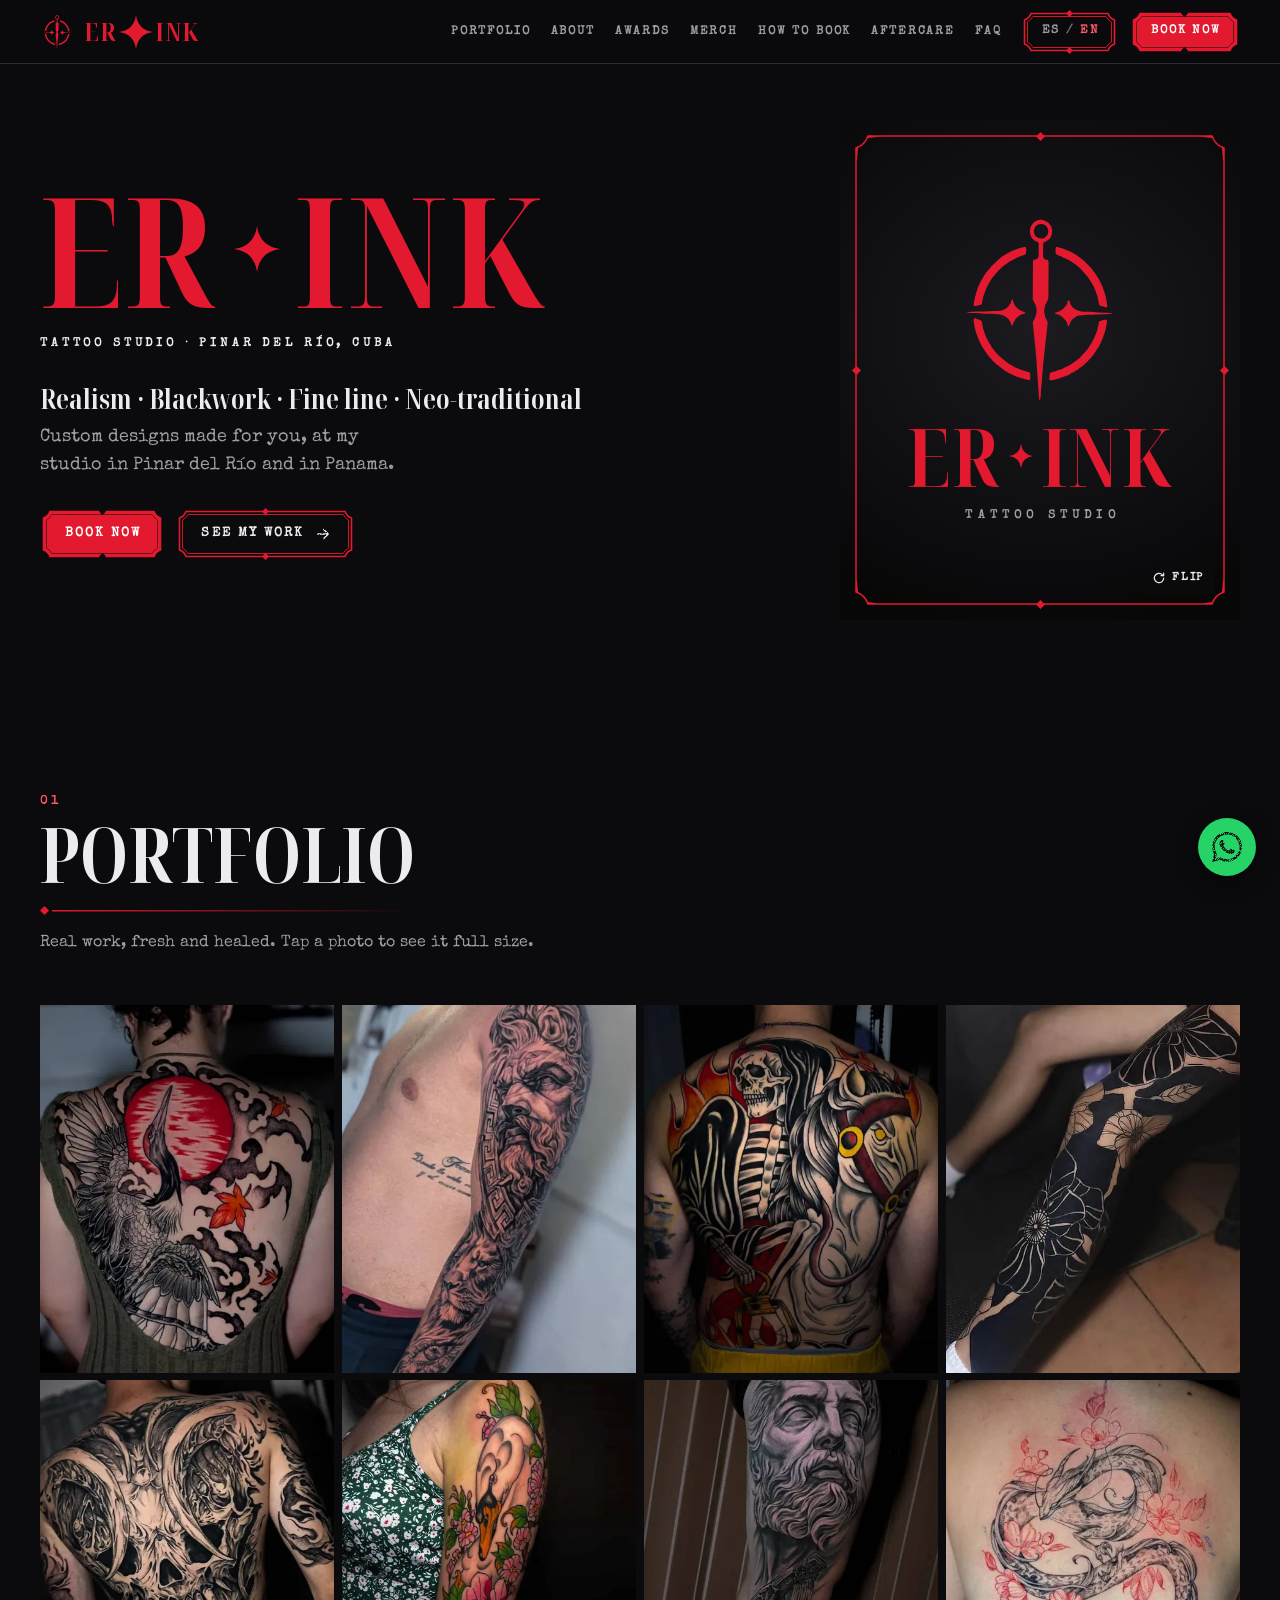
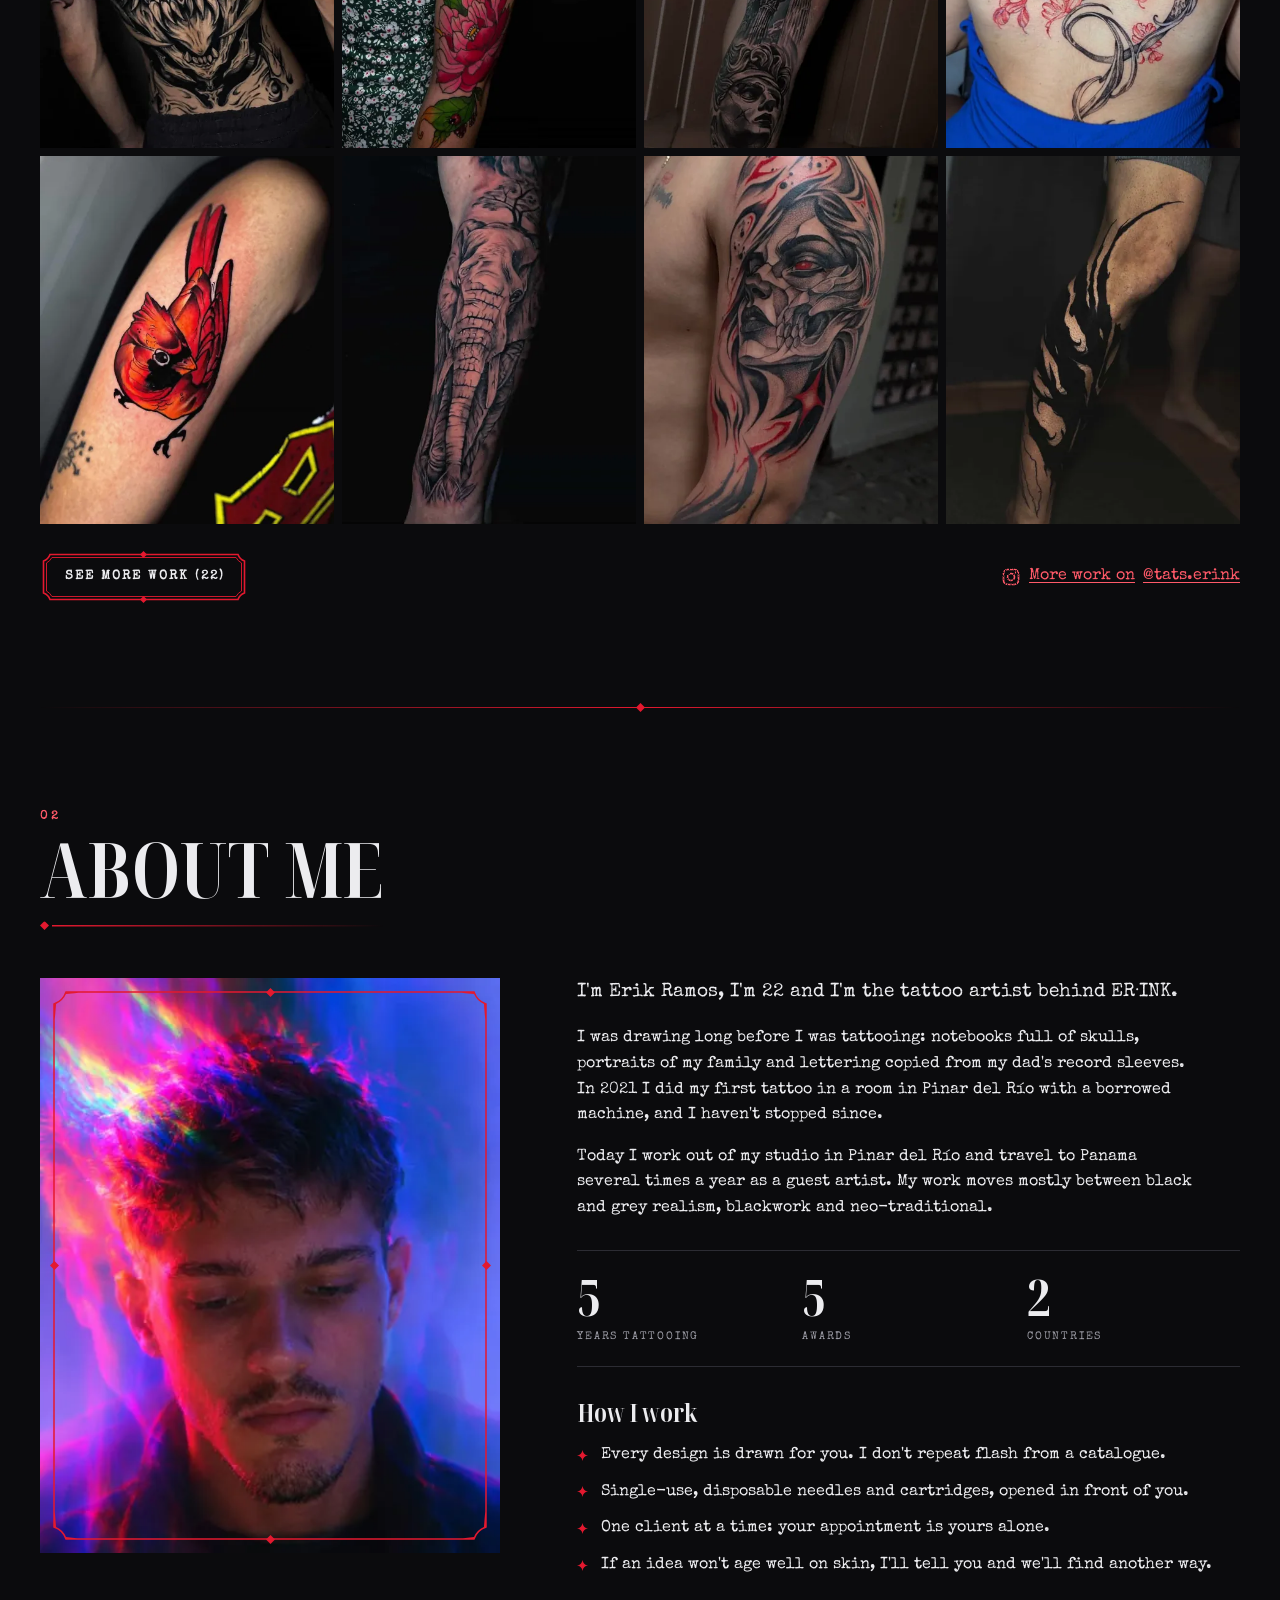
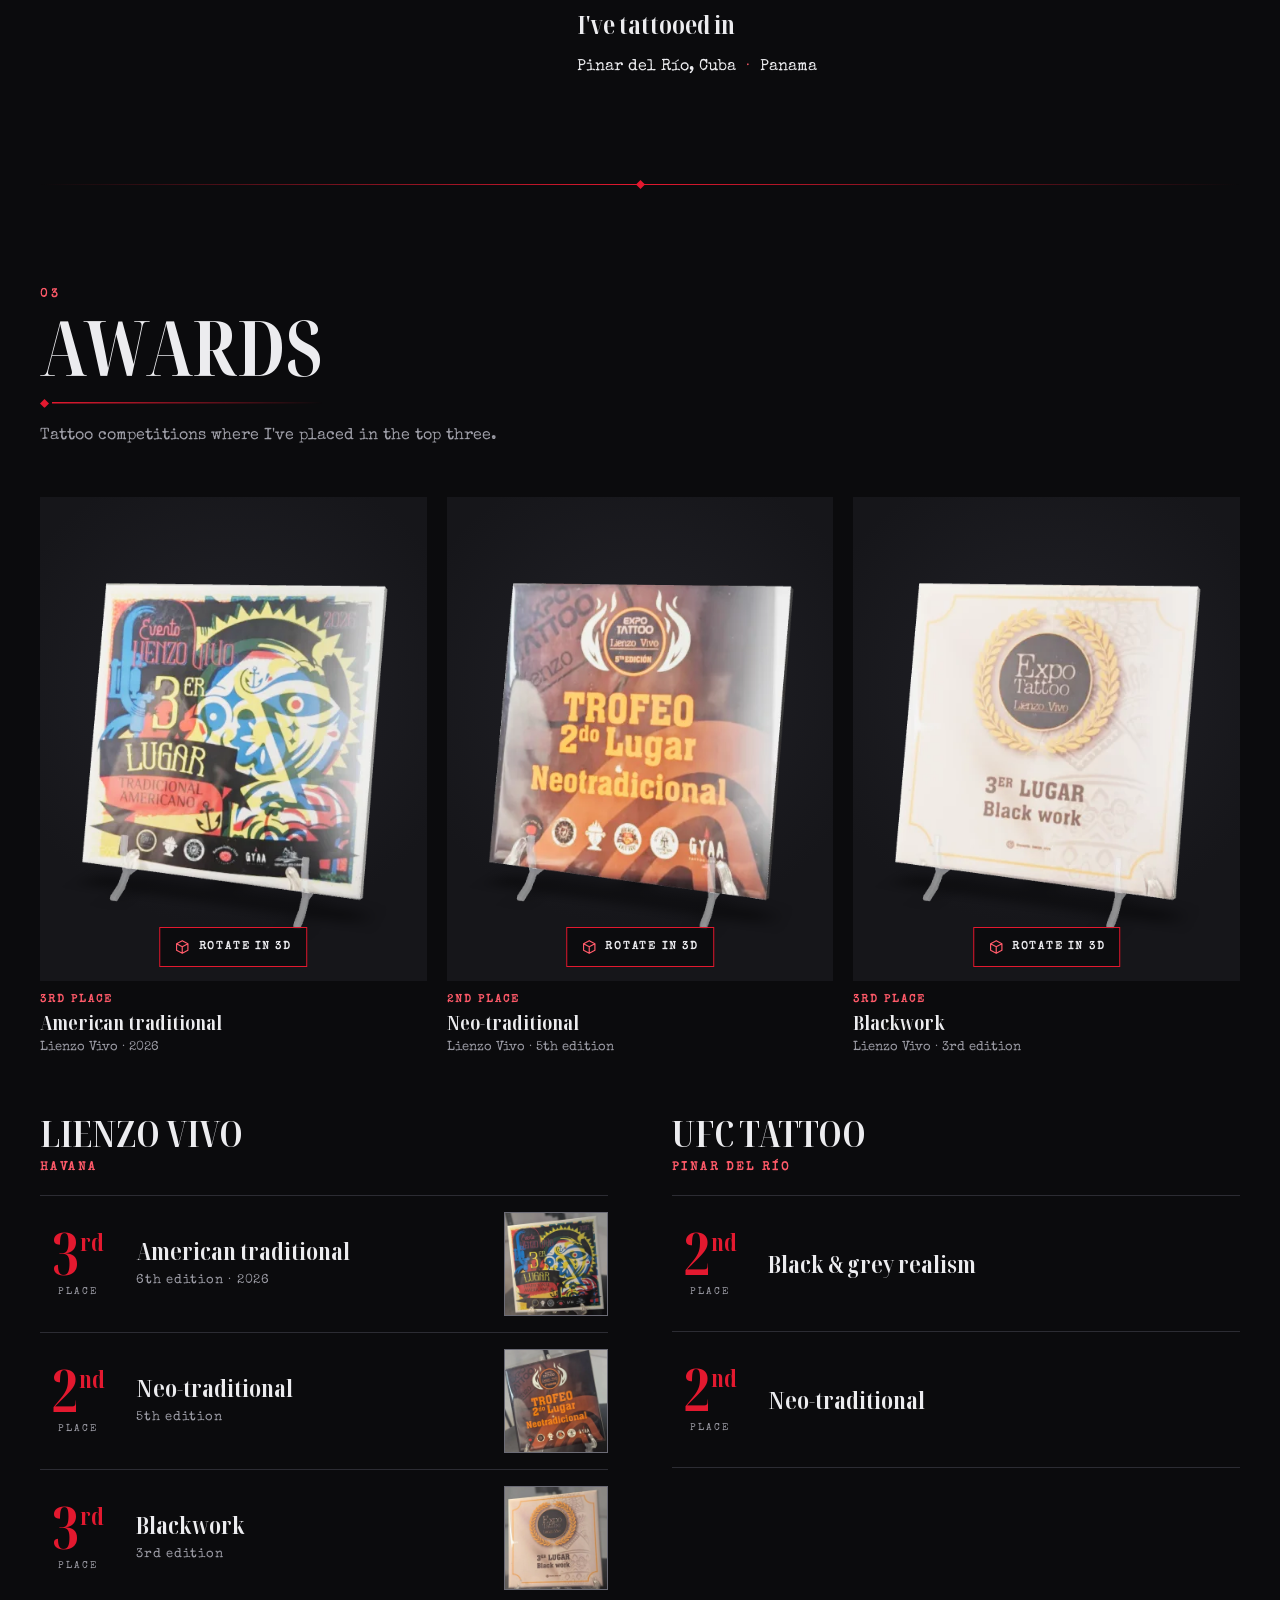
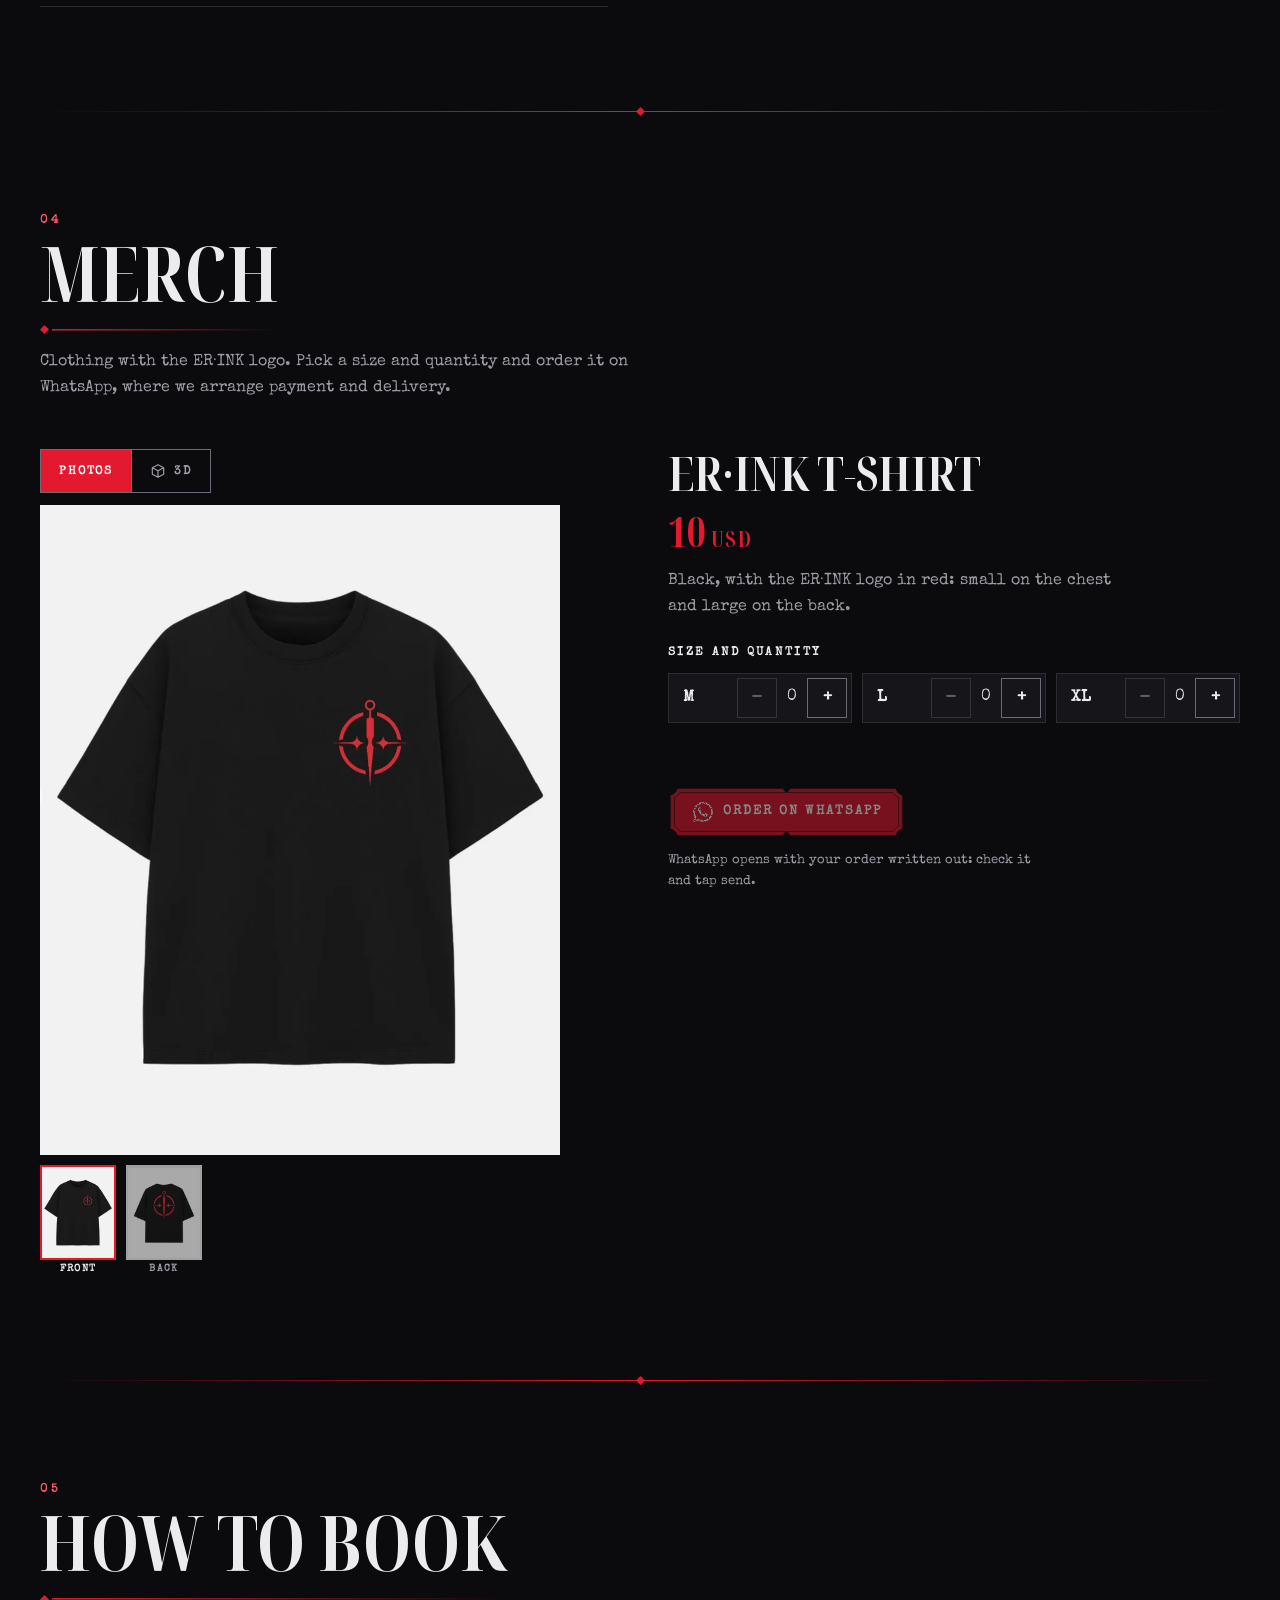
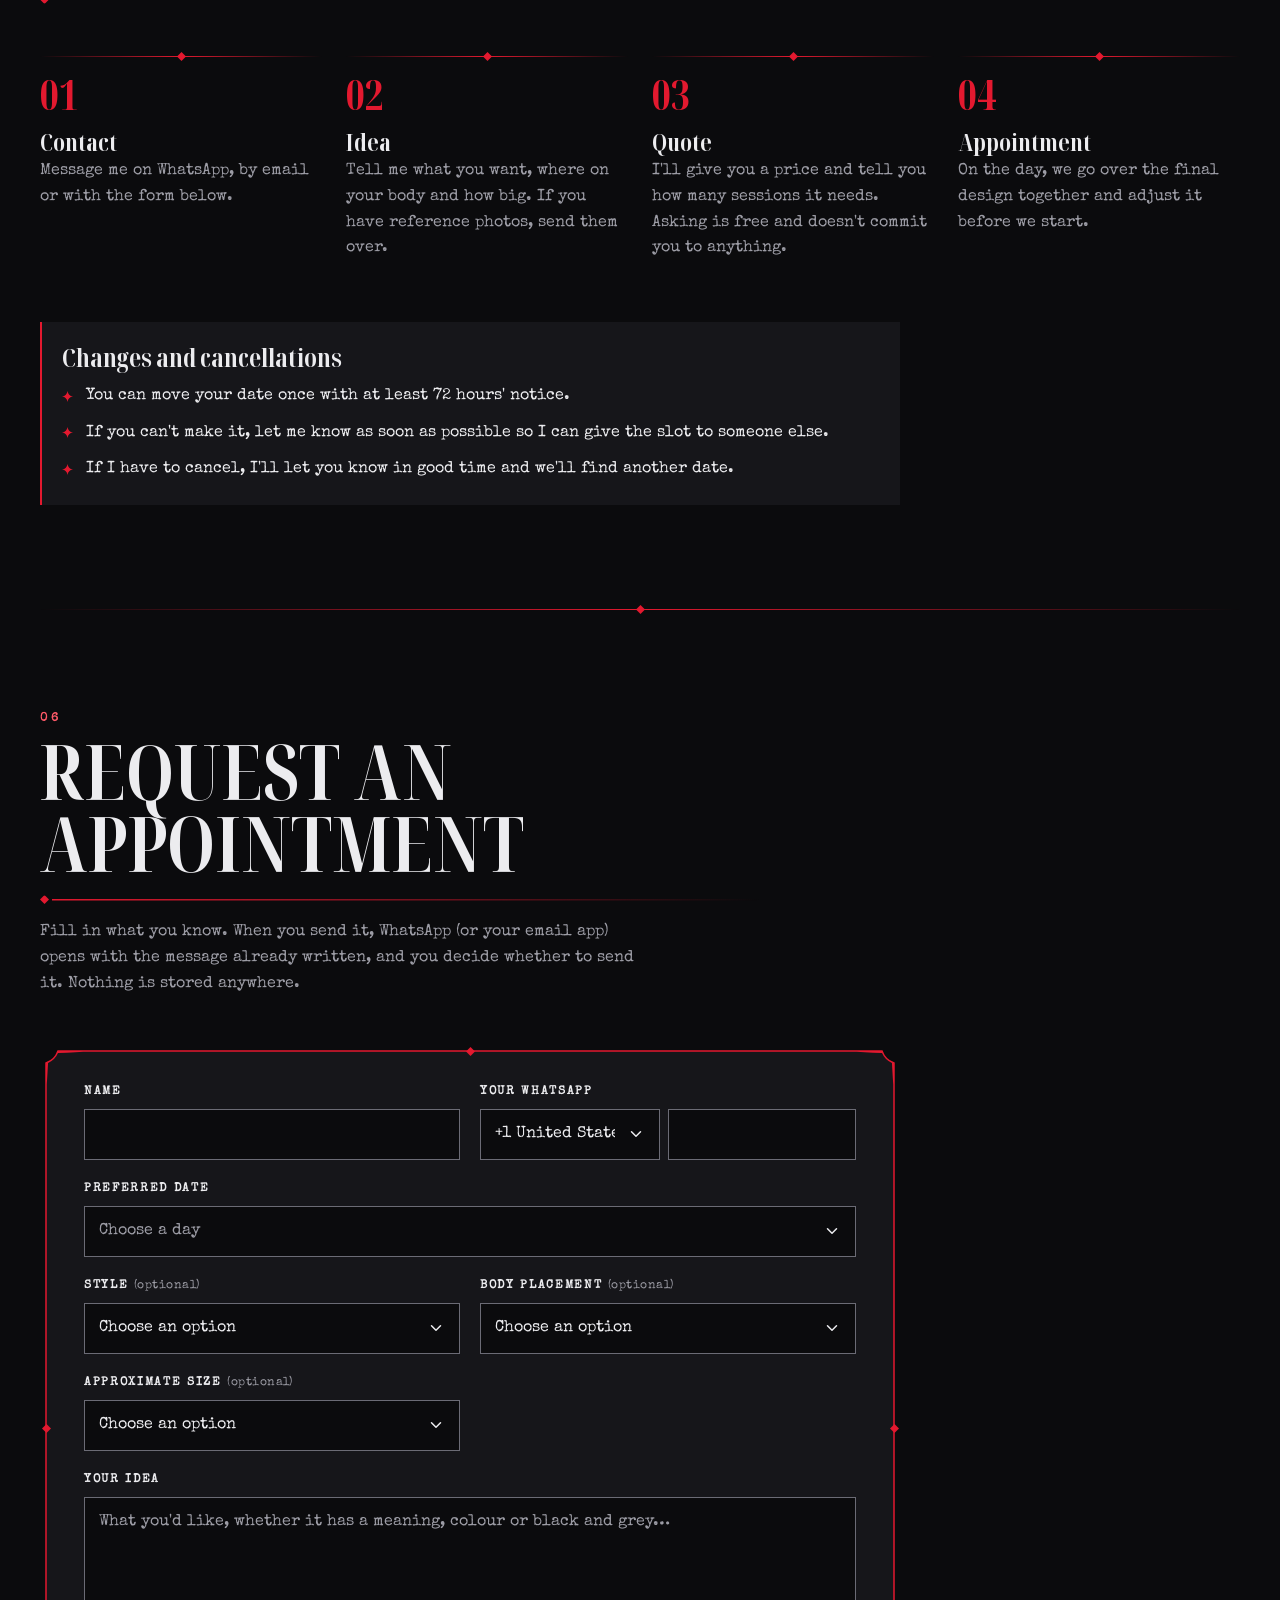
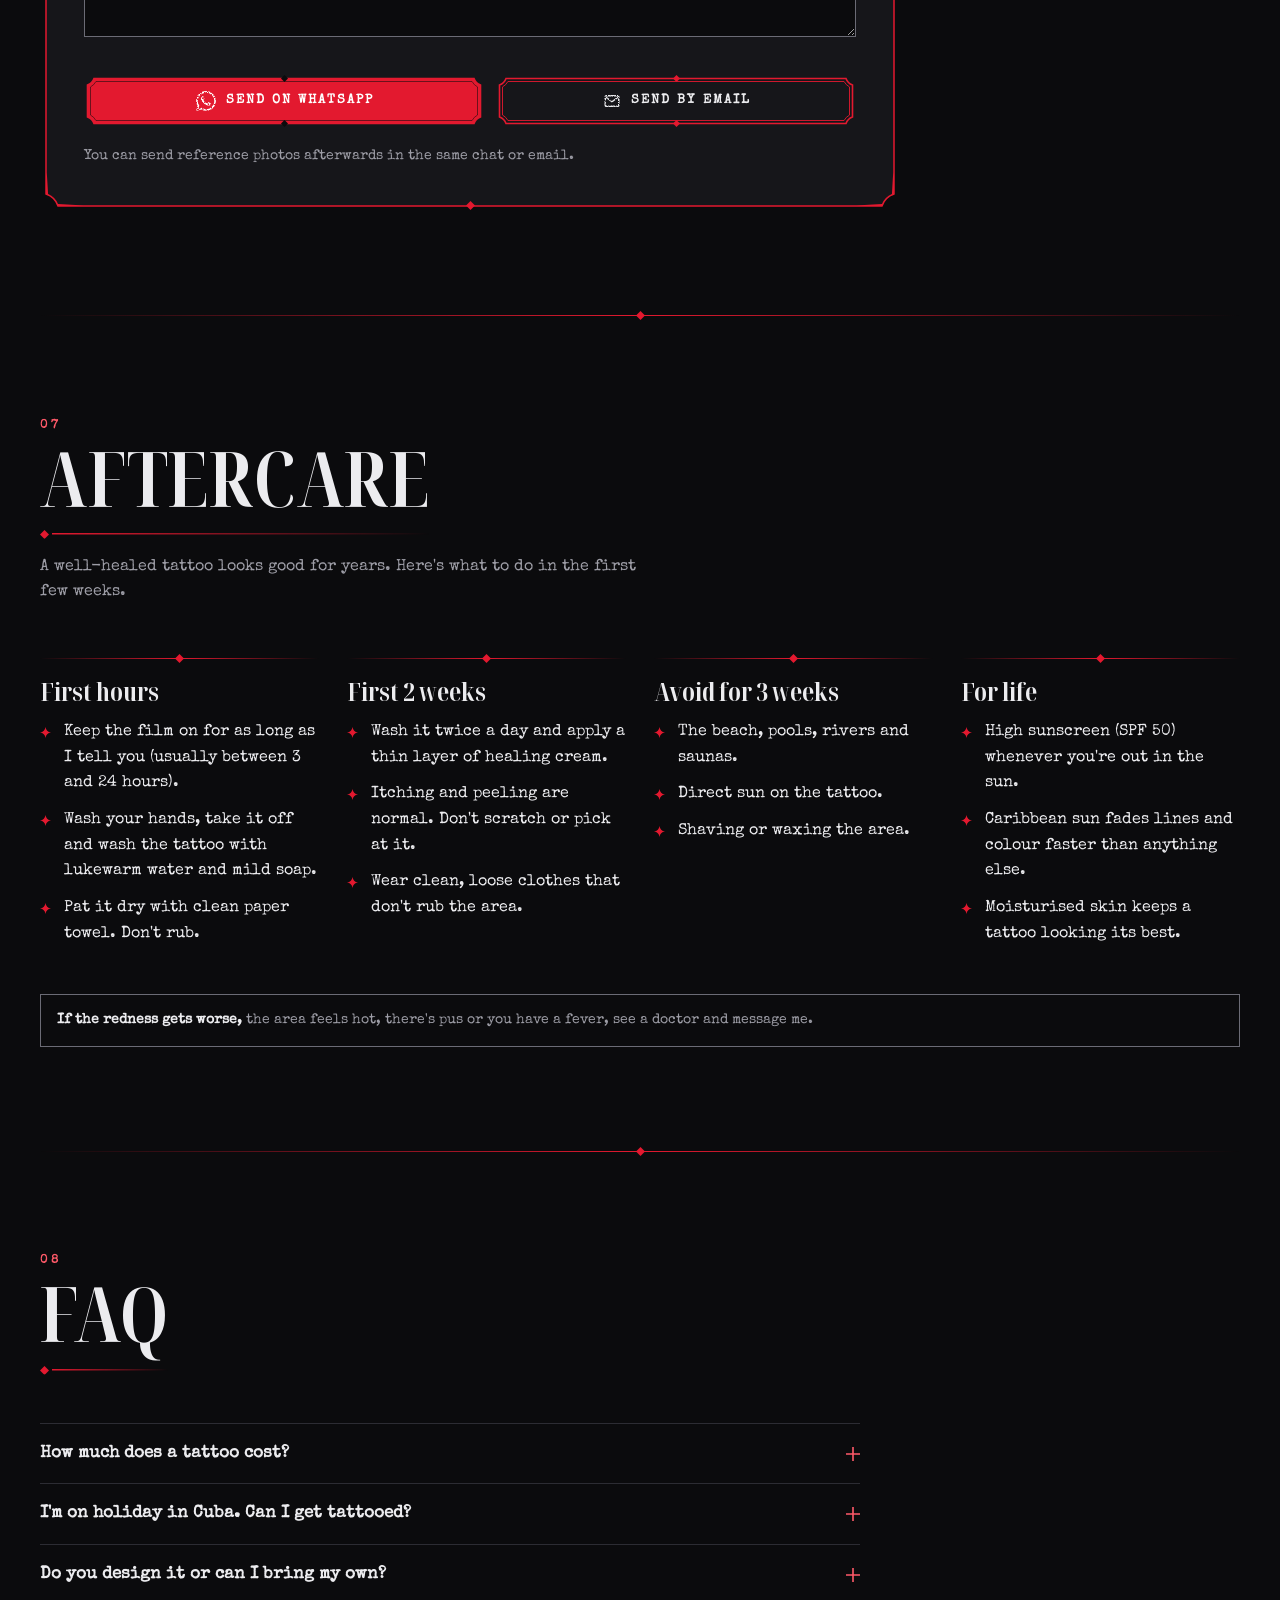
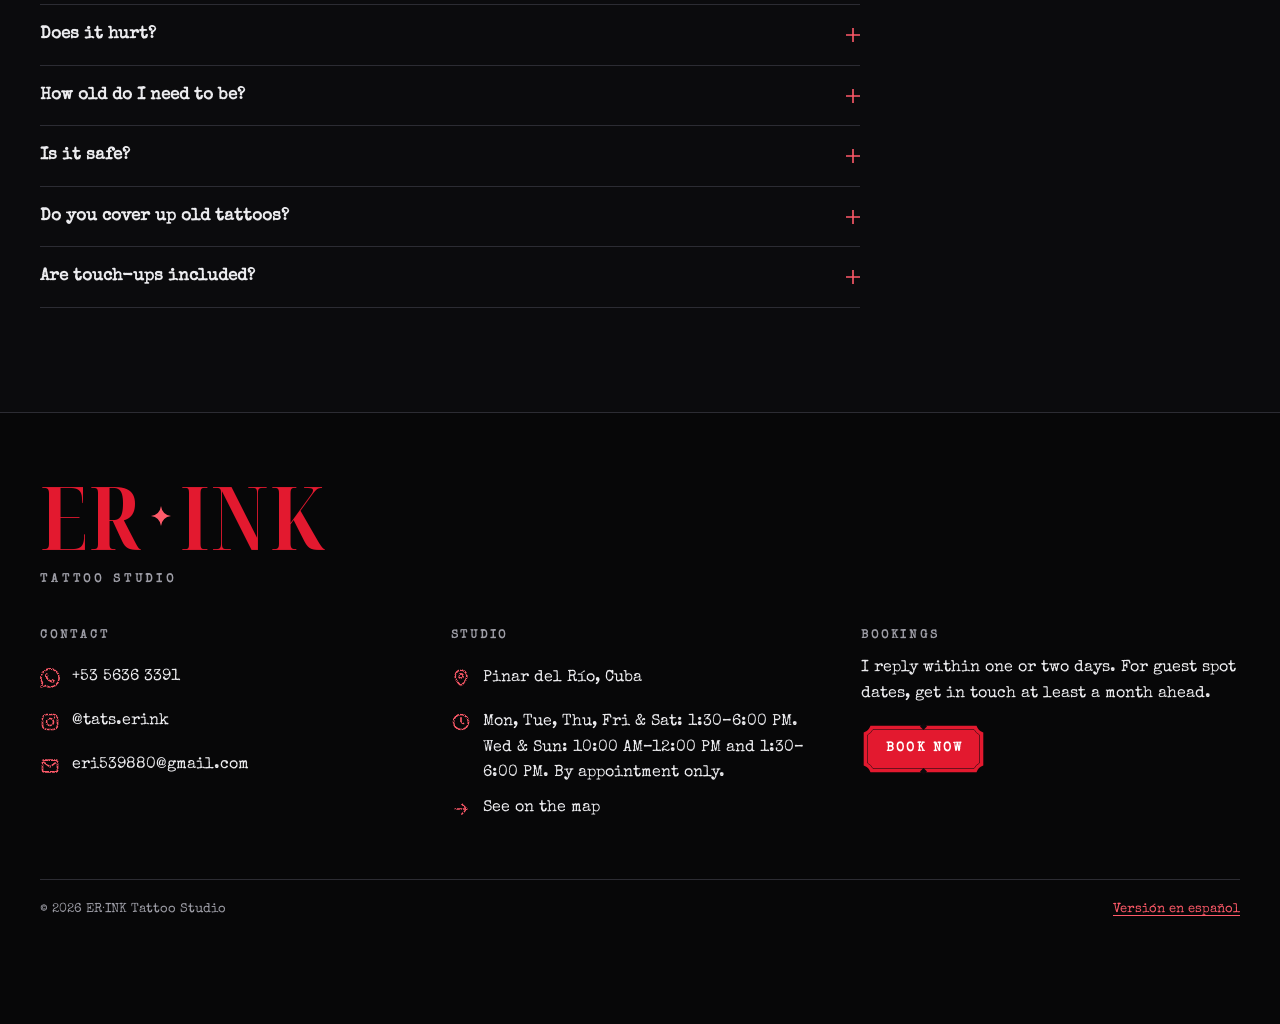
==== commit cb437096: "Tienda pasa a llamarse Merch y la web usa su dirección real - Sección, menú y enlace (#merch) en esp" ====
--- a/index.html
+++ b/index.html
@@ -10,10 +10,8 @@
   Busca "MODIFICAR" (Ctrl+F) para ver cada dato de ejemplo que hay
   que cambiar. Si cambias algo aquí, cámbialo también en en/index.html.
 
-  ✏️ MODIFICAR: "https://erink.example.com" es un dominio de ejemplo.
-  Cuando sepas la dirección real de la web, usa "Buscar y reemplazar"
-  para cambiarlo en este archivo, en en/index.html, en sitemap.xml y
-  en robots.txt.
+  La dirección de la web es https://erinktattoo.github.io
+  (sale también en en/index.html, sitemap.xml y robots.txt).
   ===================================================================
 -->
 
@@ -46,10 +44,10 @@
 <link rel="preload" href="fuentes/erink-type.woff2" as="font" type="font/woff2" crossorigin>
 <link rel="stylesheet" href="css/estilos.css">
 
-<link rel="canonical" href="https://erink.example.com/">
-<link rel="alternate" hreflang="es" href="https://erink.example.com/">
-<link rel="alternate" hreflang="en" href="https://erink.example.com/en/">
-<link rel="alternate" hreflang="x-default" href="https://erink.example.com/">
+<link rel="canonical" href="https://erinktattoo.github.io/">
+<link rel="alternate" hreflang="es" href="https://erinktattoo.github.io/">
+<link rel="alternate" hreflang="en" href="https://erinktattoo.github.io/en/">
+<link rel="alternate" hreflang="x-default" href="https://erinktattoo.github.io/">
 
 <meta name="theme-color" content="#0b0b0d">
 <link rel="icon" href="favicon.ico" sizes="32x32">
@@ -61,8 +59,8 @@
 <meta property="og:site_name" content="ER·INK Tattoo Studio">
 <meta property="og:title" content="ER·INK Tattoo Studio · Pinar del Río, Cuba">
 <meta property="og:description" content="Realismo, blackwork, fine line y neotradicional. Mira el portafolio y reserva tu cita por WhatsApp.">
-<meta property="og:url" content="https://erink.example.com/">
-<meta property="og:image" content="https://erink.example.com/img/compartir.jpg">
+<meta property="og:url" content="https://erinktattoo.github.io/">
+<meta property="og:image" content="https://erinktattoo.github.io/img/compartir.jpg">
 <meta property="og:image:type" content="image/jpeg">
 <meta property="og:image:width" content="1200">
 <meta property="og:image:height" content="630">
@@ -78,12 +76,12 @@
 {
   "@context": "https://schema.org",
   "@type": "TattooParlor",
-  "@id": "https://erink.example.com/#estudio",
+  "@id": "https://erinktattoo.github.io/#estudio",
   "name": "ER·INK Tattoo Studio",
   "description": "Estudio de tatuajes en Pinar del Río, Cuba. Realismo, blackwork, fine line y neotradicional, con guest spots en Panamá.",
-  "url": "https://erink.example.com/",
-  "image": "https://erink.example.com/img/compartir.jpg",
-  "logo": "https://erink.example.com/apple-touch-icon.png",
+  "url": "https://erinktattoo.github.io/",
+  "image": "https://erinktattoo.github.io/img/compartir.jpg",
+  "logo": "https://erinktattoo.github.io/apple-touch-icon.png",
   "telephone": "+53 5636 3391",
   "email": "eri539880@gmail.com",
   "priceRange": "$$",
@@ -191,7 +189,7 @@
         <li><a href="#portafolio">Portafolio</a></li>
         <li><a href="#sobre-mi">Sobre mí</a></li>
         <li><a href="#premios">Premios</a></li>
-        <li><a href="#tienda">Tienda</a></li>
+        <li><a href="#merch">Merch</a></li>
         <li><a href="#fechas">Fechas</a></li>
         <li><a href="#reservar">Cómo reservar</a></li>
         <li><a href="#cuidados">Cuidados</a></li>
@@ -363,14 +361,14 @@
     </div>
   </section>
 
-  <!-- ============ 5. TIENDA ============ -->
+  <!-- ============ 5. MERCH ============ -->
   <!-- Los productos, sus precios, fotos y tallas están en datos/tienda.js -->
-  <section class="seccion" id="tienda" aria-labelledby="t-tienda">
+  <section class="seccion" id="merch" aria-labelledby="t-merch">
     <div class="contenedor">
       <header class="seccion-cab">
         <p class="seccion-num">04</p>
-        <h2 id="t-tienda">Tienda</h2>
-        <p class="seccion-intro">Ropa de ER·INK. Elige tallas y cantidades y el pedido me llega por WhatsApp; allí acordamos el pago y la entrega.</p>
+        <h2 id="t-merch">Merch</h2>
+        <p class="seccion-intro">Ropa con el logo de ER·INK. Elige talla y cantidad y pídela por WhatsApp; allí acordamos el pago y la entrega.</p>
       </header>
       <div class="tienda" id="lista-tienda"></div>
     </div>
--- a/css/estilos.css
+++ b/css/estilos.css
@@ -349,7 +349,7 @@
   .cabecera .btn { display: inline-flex; }
 }
 
-/* Con Premios y Tienda el menú en español mide unos 1180 px en total:
+/* Con Premios y Merch el menú en español mide unos 1170 px en total:
    por debajo de 1220 px se usa el botón de menú. */
 @media (min-width: 1220px) {
   .menu-btn { display: none; }
@@ -977,7 +977,7 @@
   .premios { grid-template-columns: repeat(2, minmax(0, 1fr)); gap: 48px 64px; align-items: start; }
 }
 
-/* ---------- 4b. Modelos 3D (vitrina de trofeos y tienda) ---------- */
+/* ---------- 4b. Modelos 3D (vitrina de trofeos y merch) ---------- */
 
 /* Caja con la imagen del modelo; al pulsar "Girar en 3D" se cambia por el
    visor (model-viewer), que se gira con el dedo o el ratón. */
@@ -1057,7 +1057,7 @@
   }
 }
 
-/* ---------- 4c. Tienda ---------- */
+/* ---------- 4c. Merch (datos/tienda.js) ---------- */
 
 .tienda { display: grid; gap: 64px; }
 .producto { display: grid; gap: 28px; }
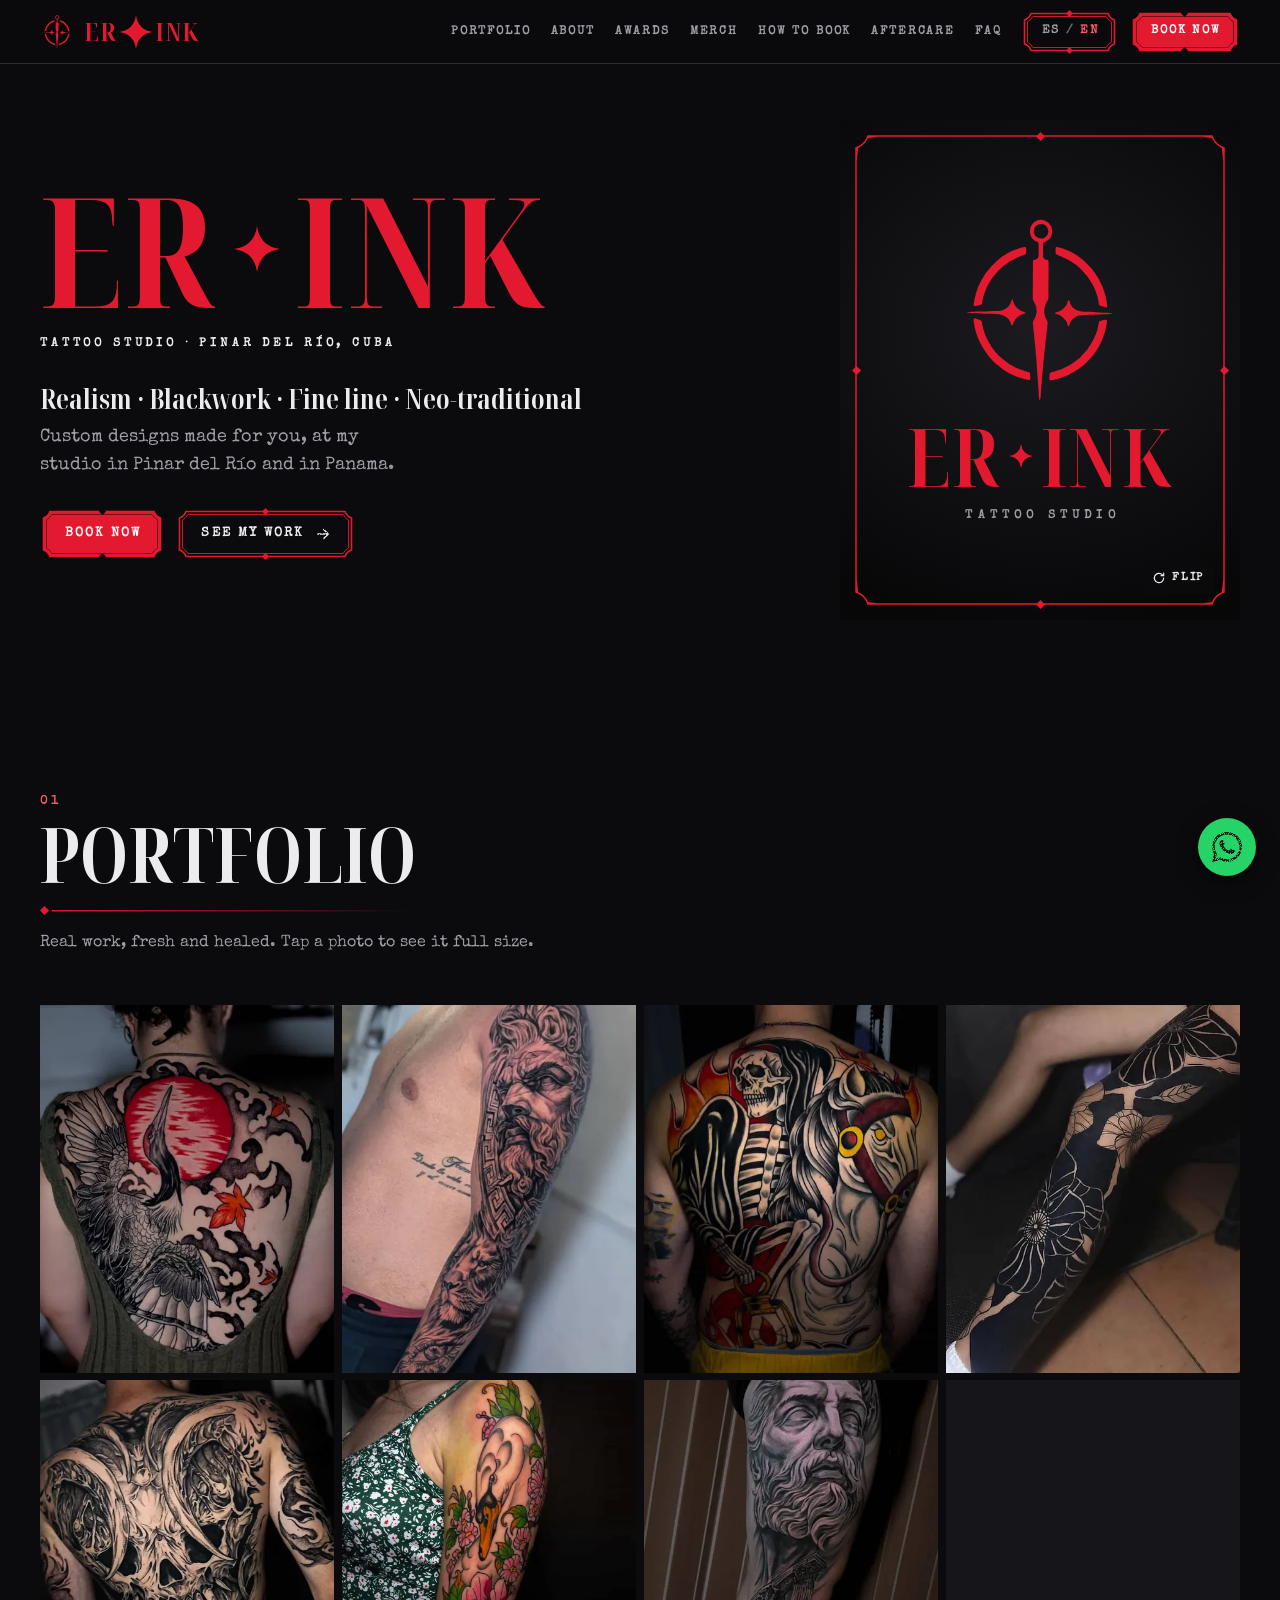
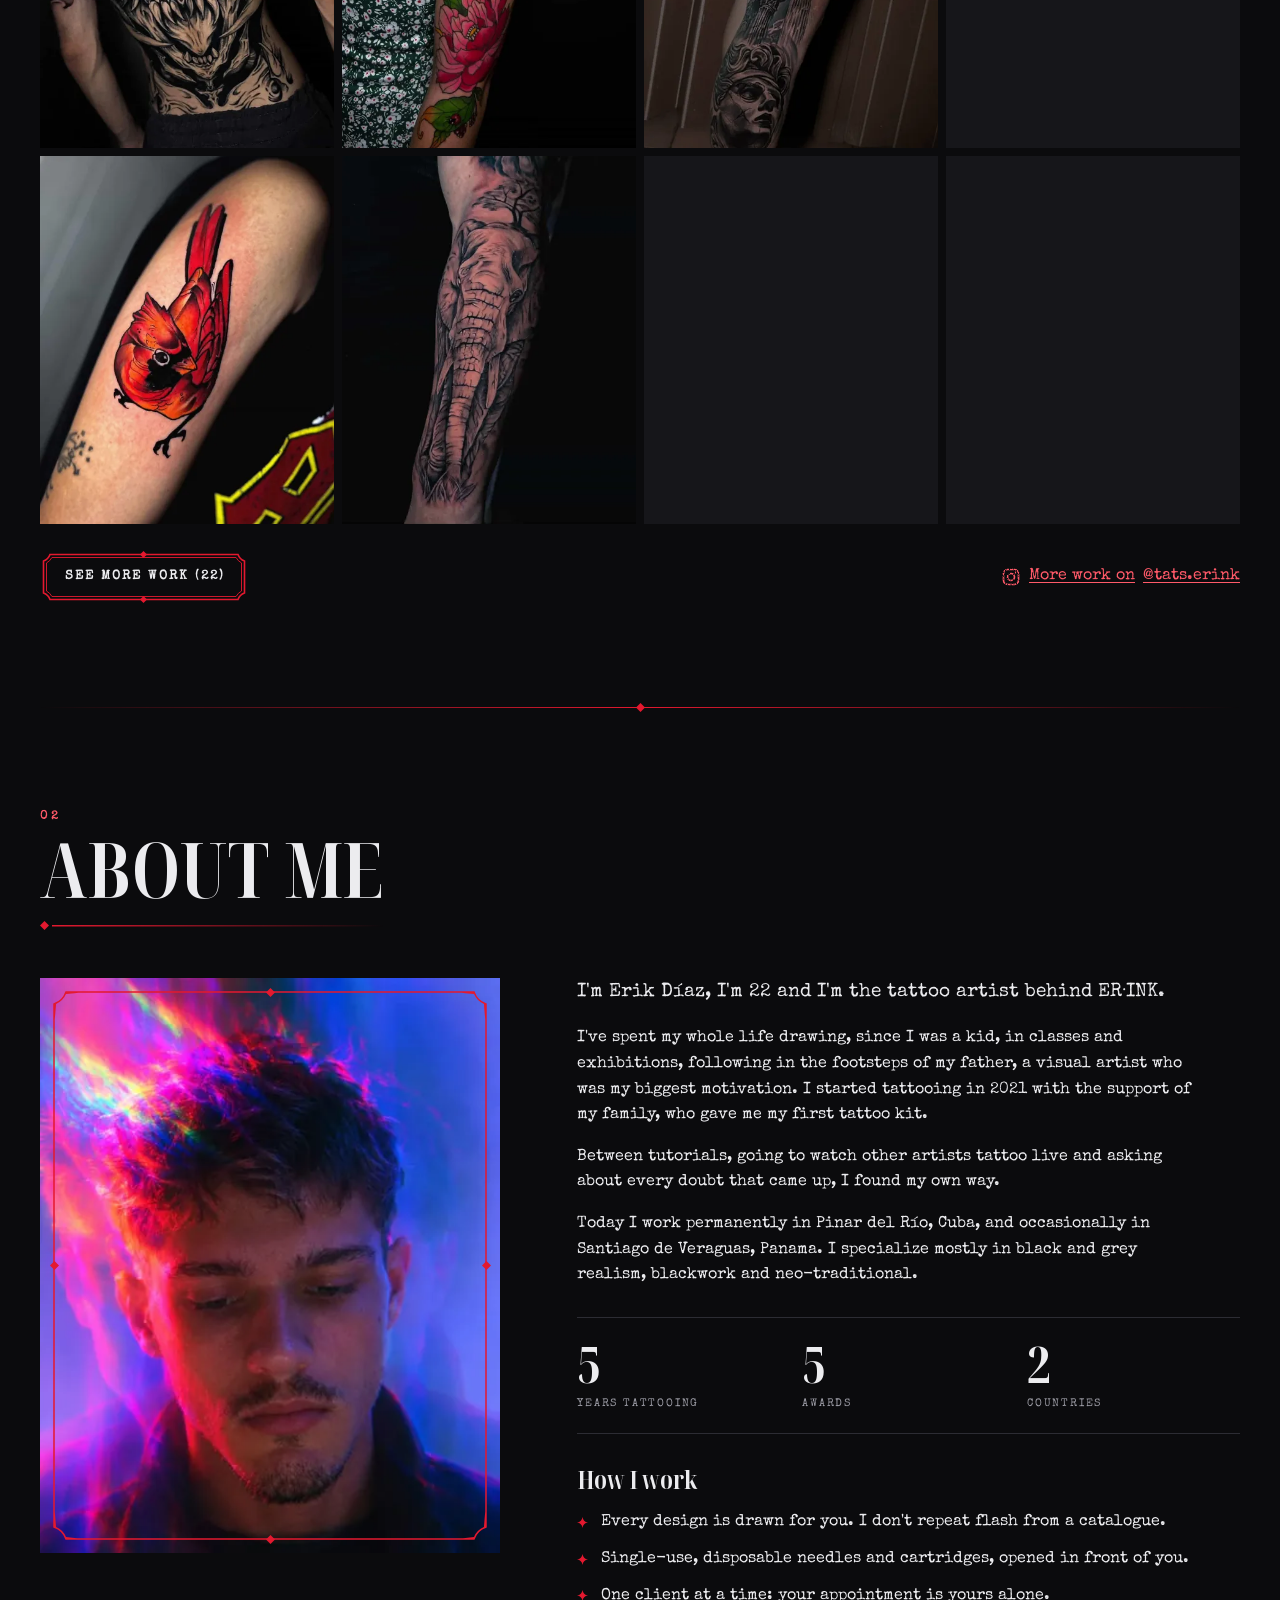
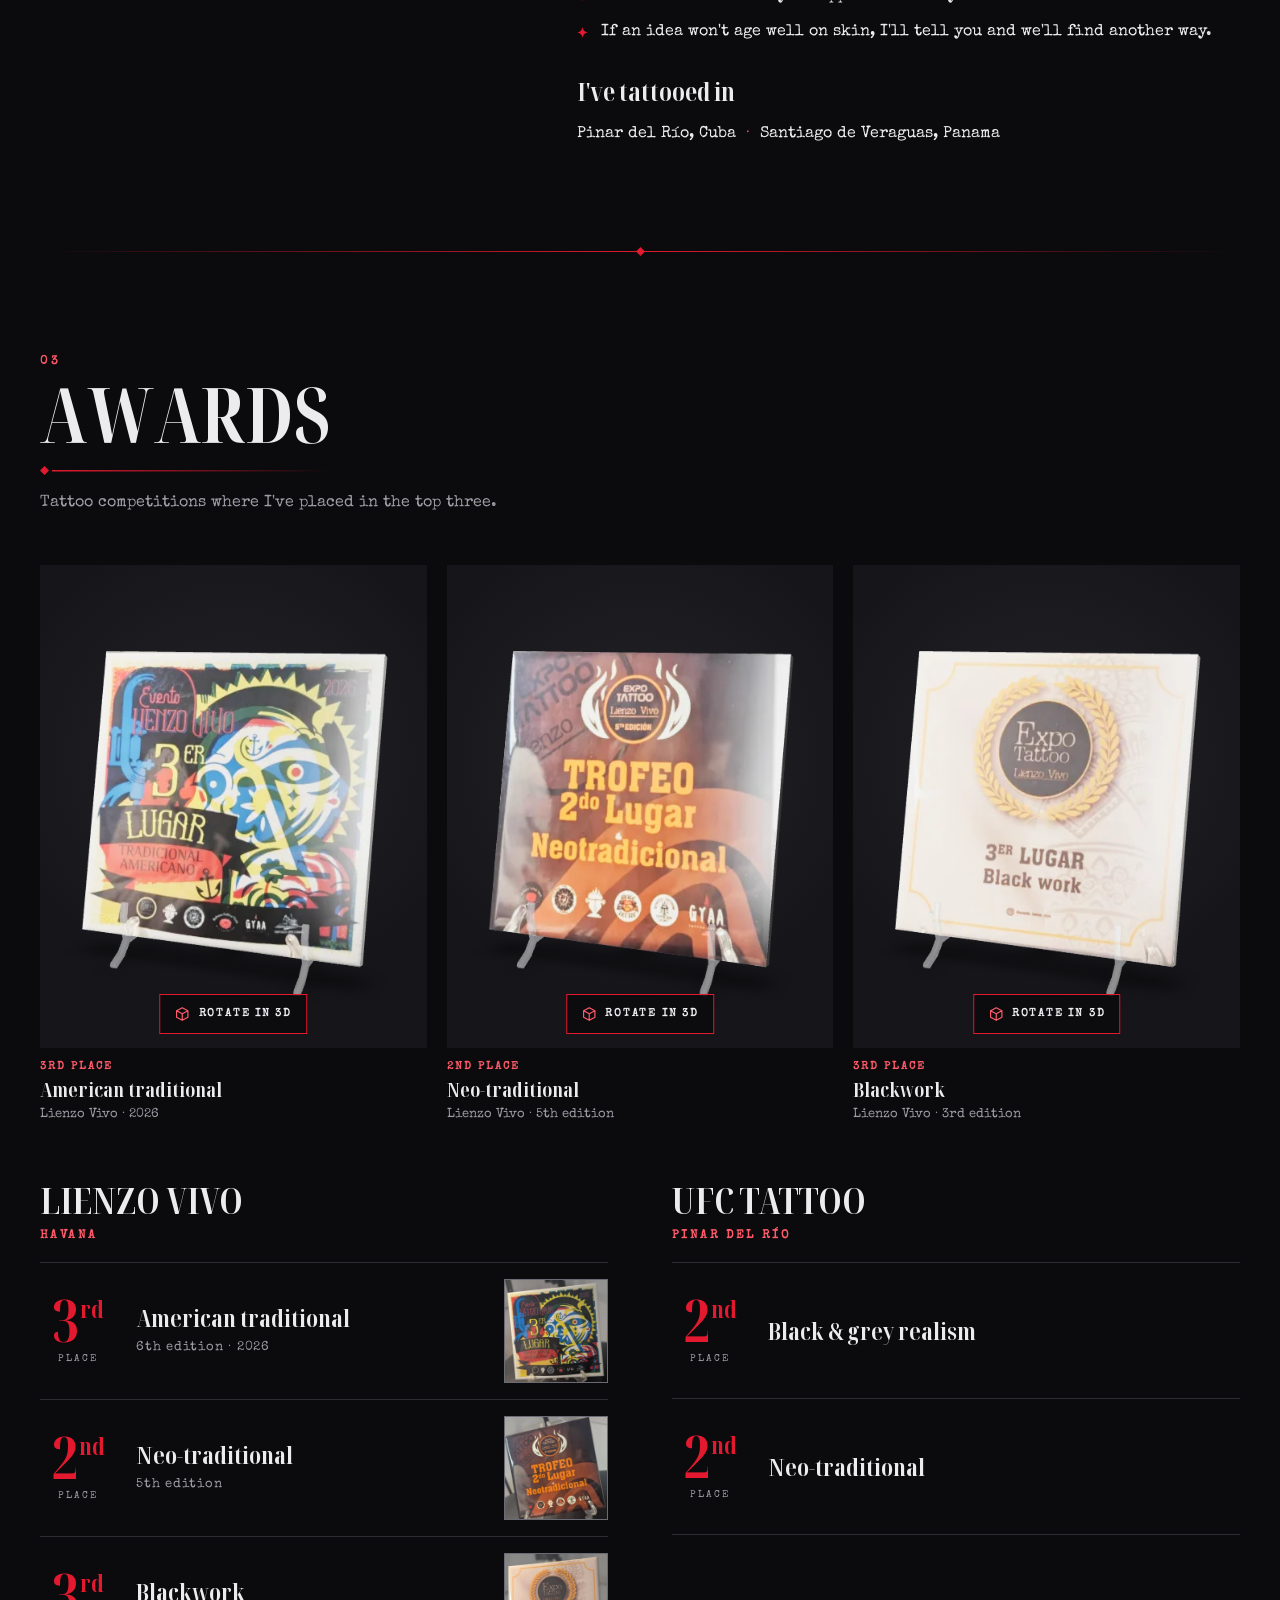
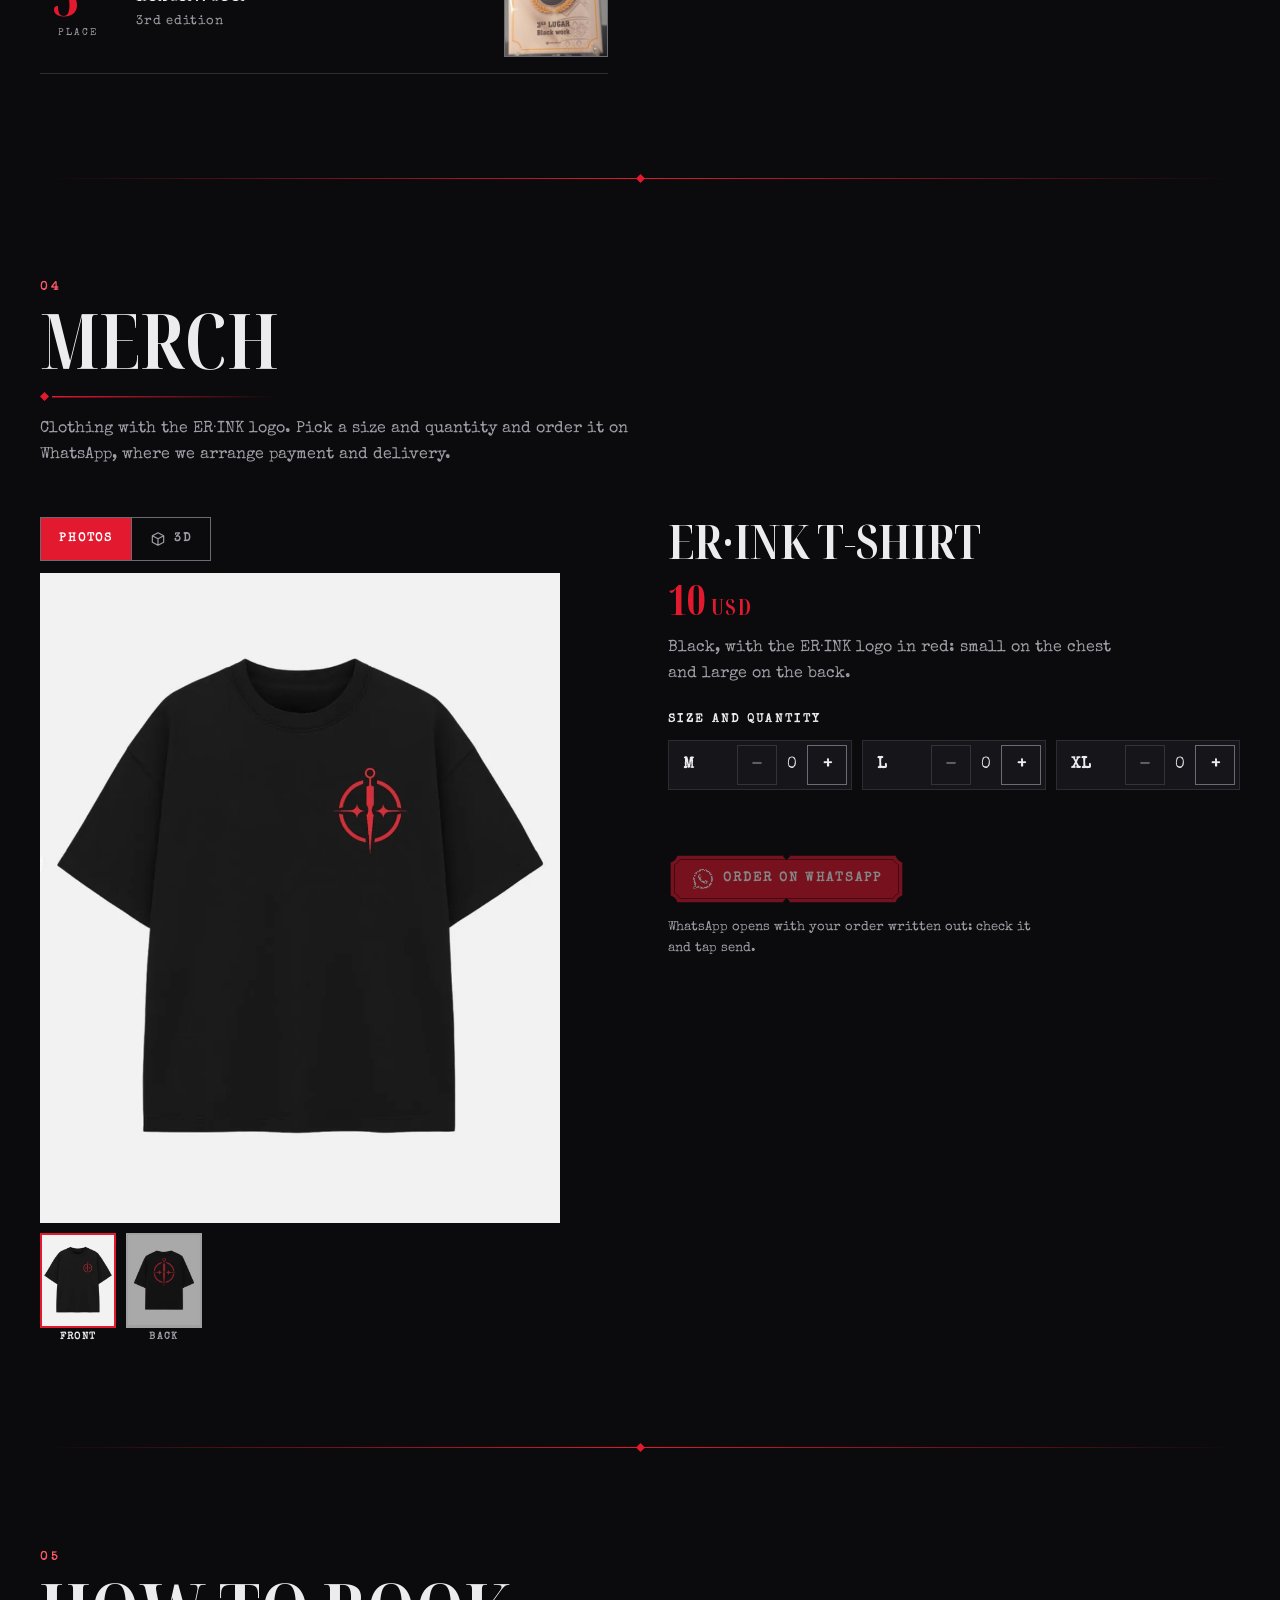
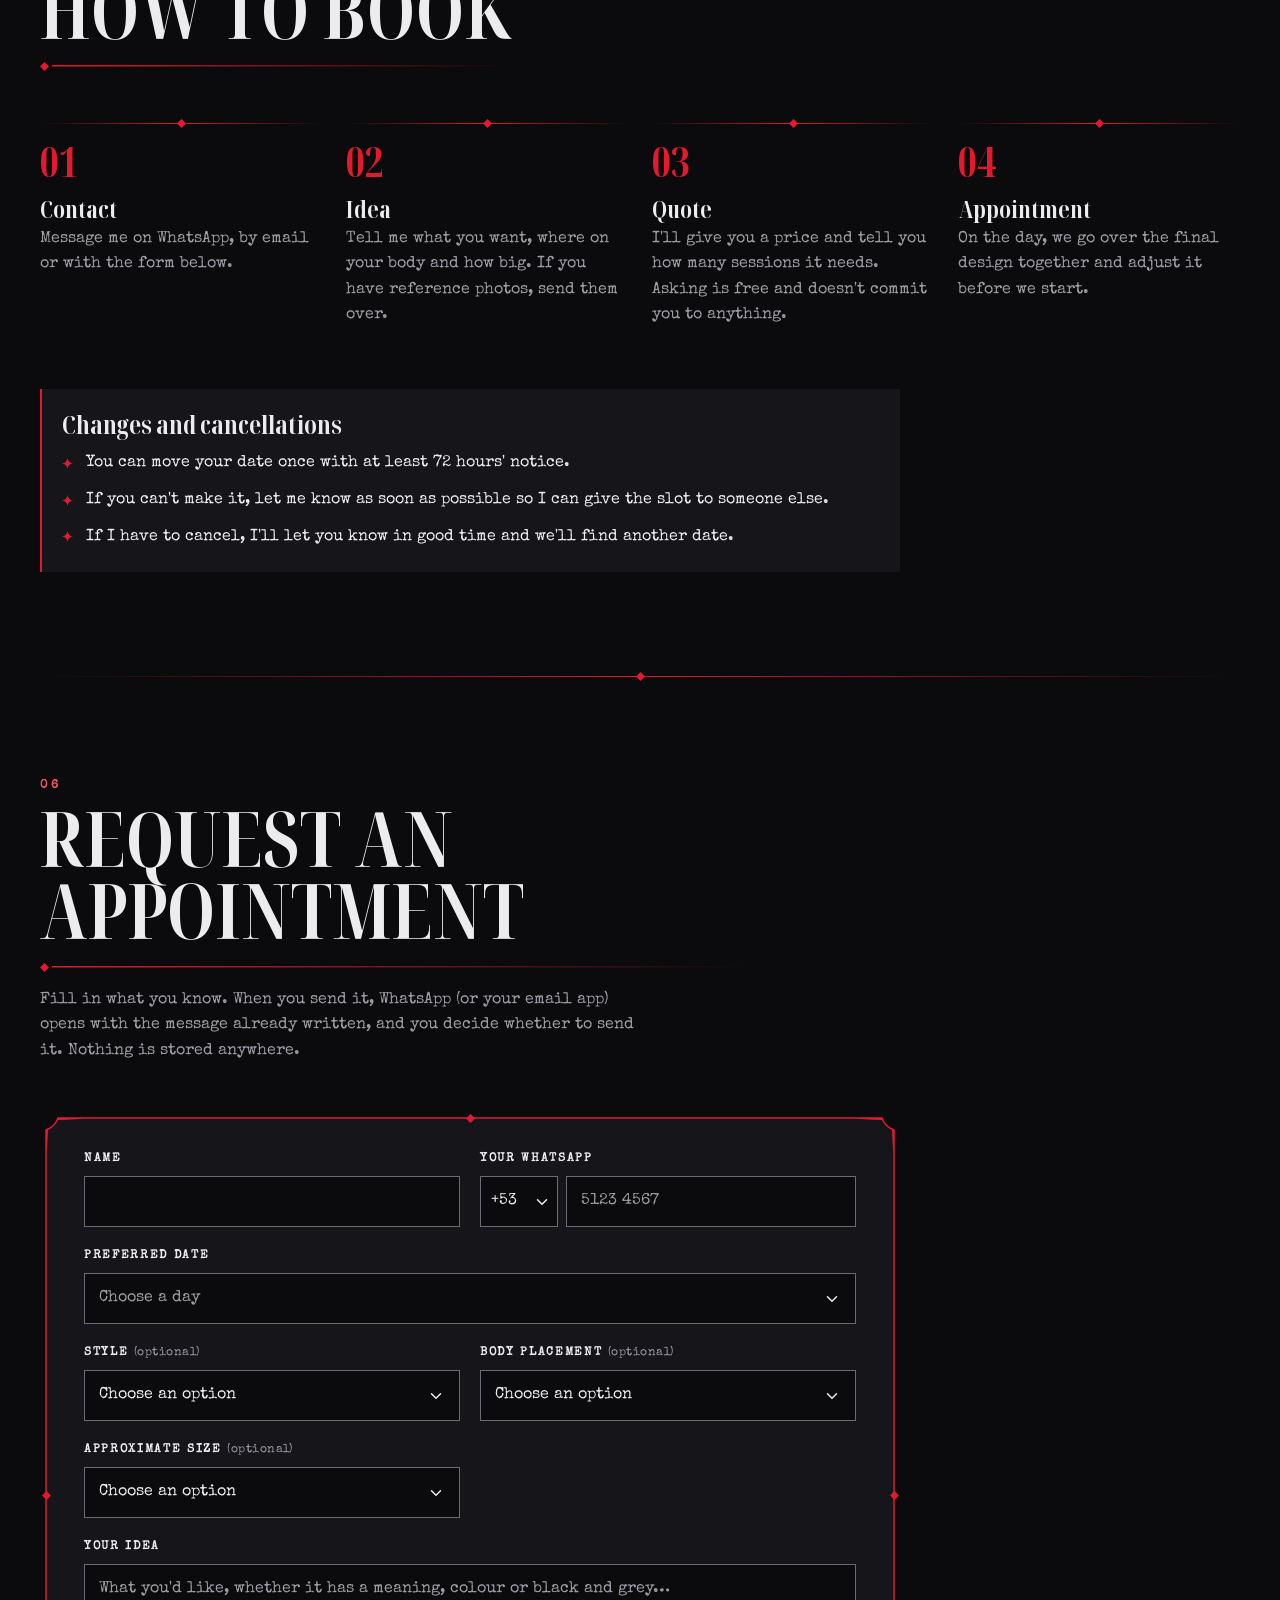
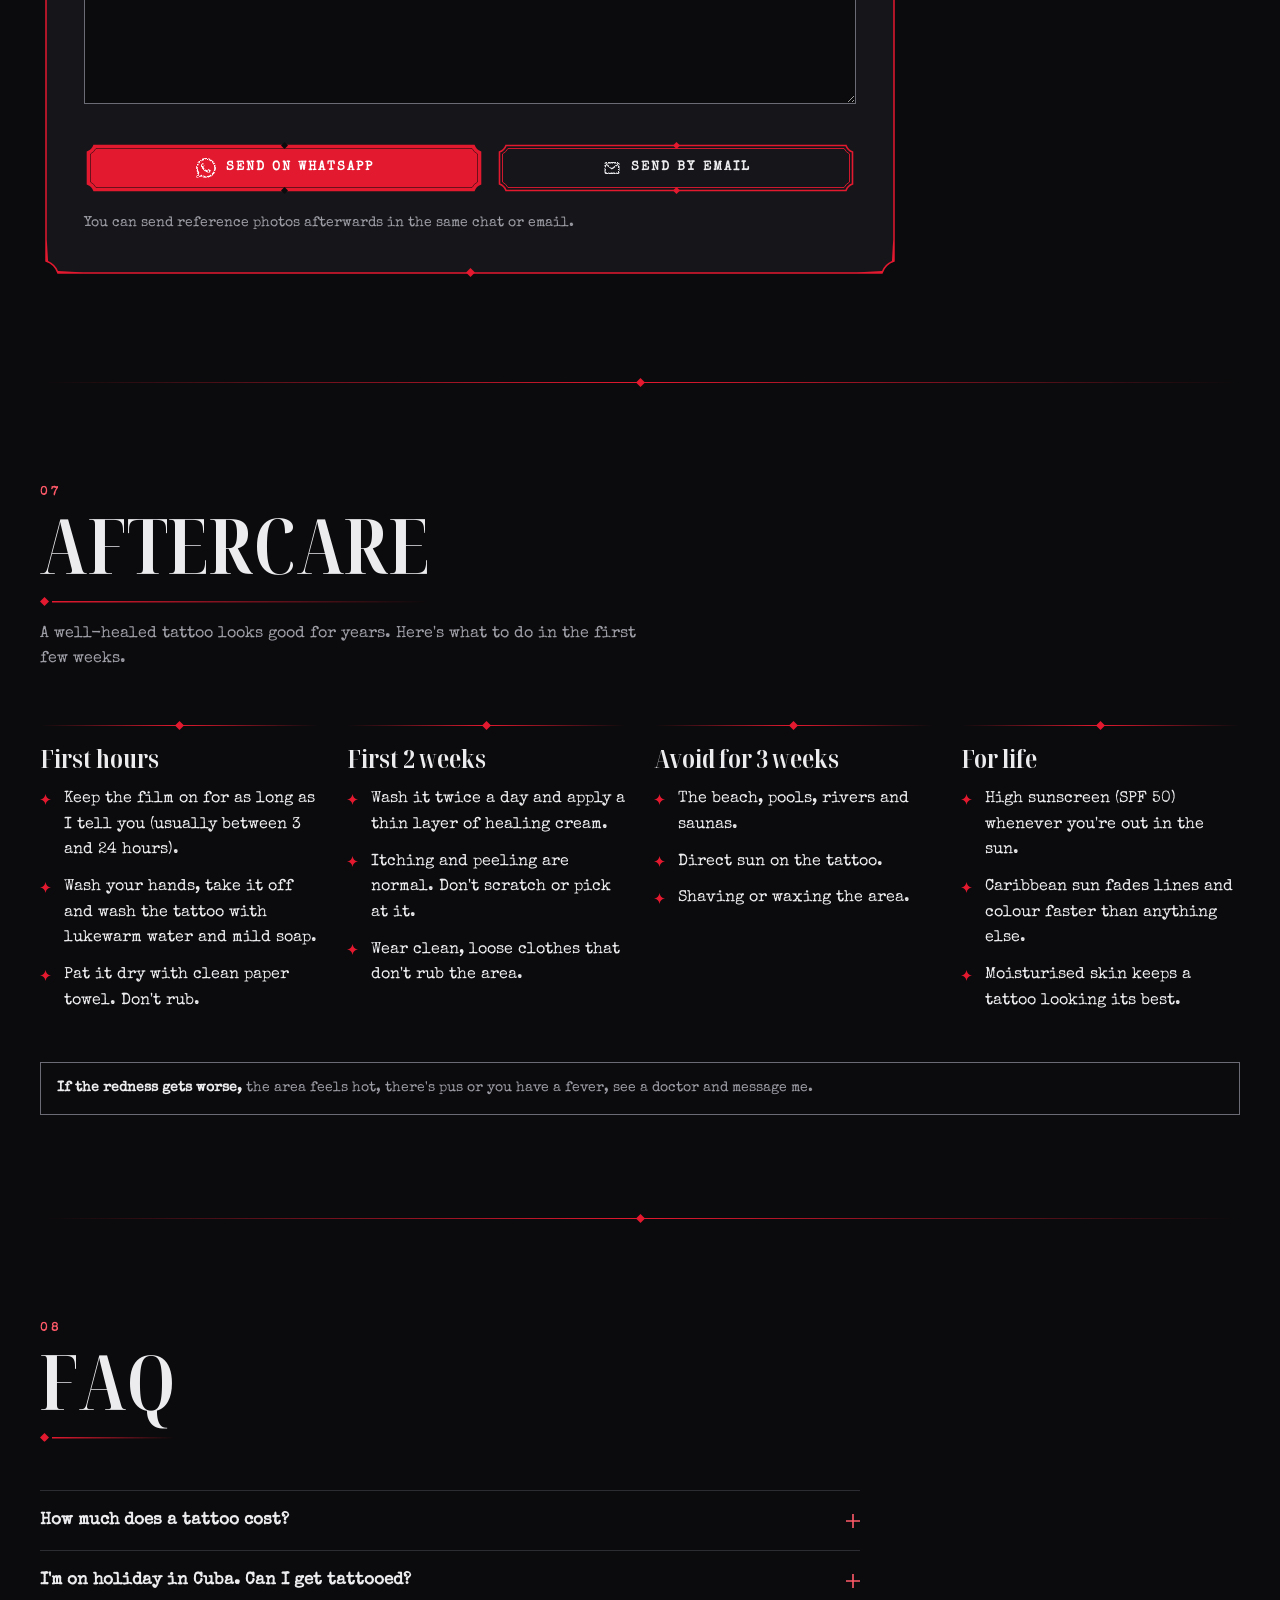
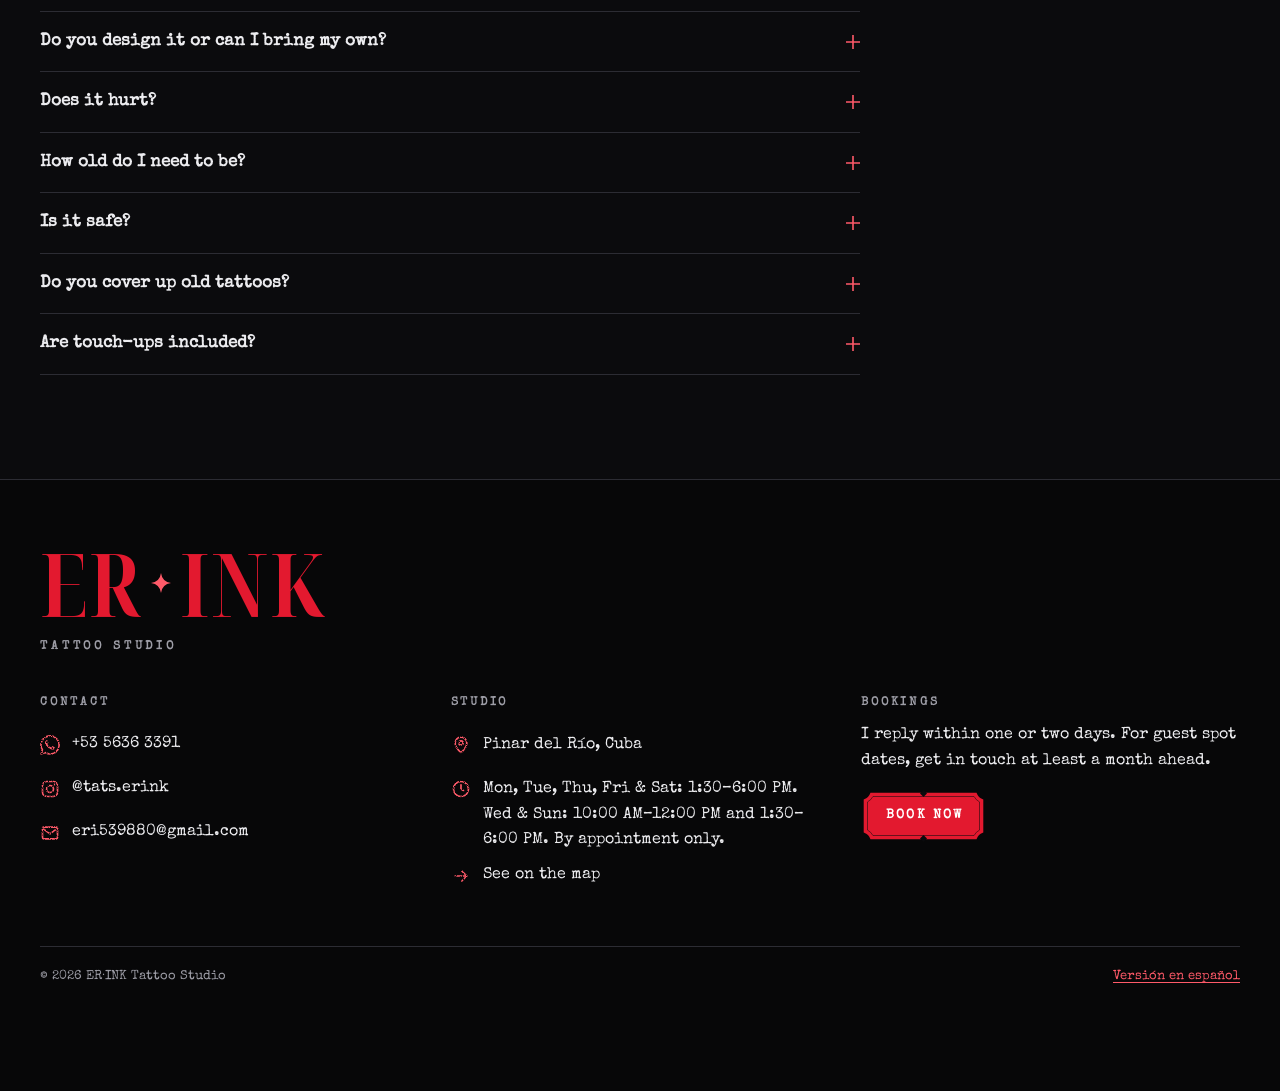
==== commit d642a1f2: "Títulos letra a letra, prefijo corto, menú del móvil y Sobre mí - Los títulos de sección aparecen le" ====
--- a/index.html
+++ b/index.html
@@ -105,7 +105,7 @@
     "closes": "12:00"
   }],
   "sameAs": ["https://www.instagram.com/tats.erink/"],
-  "founder": { "@type": "Person", "name": "Erik Ramos", "jobTitle": "Tatuador" },
+  "founder": { "@type": "Person", "name": "Erik Díaz", "jobTitle": "Tatuador" },
   "knowsLanguage": ["es", "en"]
 }
 </script>
@@ -309,15 +309,16 @@
                srcset="img/artista/artista-480.webp 480w, img/artista/artista-960.webp 960w"
                sizes="(min-width: 960px) 460px, 100vw"
                width="960" height="1200" loading="lazy" decoding="async"
-               alt="Retrato de Erik Ramos, el tatuador de ER·INK">
+               alt="Retrato de Erik Díaz, el tatuador de ER·INK">
           <div class="marco" aria-hidden="true"></div>
         </div>
 
         <div class="sobre-texto">
           <!-- ✏️ MODIFICAR: nombre, historia y experiencia del artista -->
-          <p class="destacado">Soy Erik Ramos, tengo <span data-edad="2004-03-25">22</span> años y soy el tatuador detrás de ER·INK.</p>
-          <p>Empecé a dibujar mucho antes de tatuar: cuadernos llenos de calaveras, retratos de mi familia y letras copiadas de los discos de mi padre. En 2021 hice mi primer tatuaje en un cuarto de Pinar del Río con una máquina prestada, y desde entonces no he parado.</p>
-          <p>Hoy trabajo en mi estudio de Pinar del Río y viajo varias veces al año a Panamá como artista invitado. Me muevo sobre todo entre el realismo en negro y gris, el blackwork y el neotradicional.</p>
+          <p class="destacado">Soy Erik Díaz, tengo <span data-edad="2004-03-25">22</span> años y soy el tatuador detrás de ER·INK.</p>
+          <p>He pasado toda la vida dibujando, desde pequeño en cursos y exposiciones, siguiendo los pasos de mi padre, que es artista visual y fue mi mayor motivación. Comencé a tatuar en 2021 con el apoyo de mi familia, que me regaló mi primer kit de tatuajes.</p>
+          <p>Entre tutoriales, yendo a ver a otros tatuar en vivo y preguntando las dudas que me surgían, fui haciendo mi camino.</p>
+          <p>Hoy por hoy trabajo permanentemente en Pinar del Río, Cuba, y ocasionalmente en Santiago de Veraguas, Panamá. Me especializo más en Realismo en grises, Blackwork y Neotradicional.</p>
 
           <!-- ✏️ MODIFICAR: cifras -->
           <div class="cifras">
@@ -339,7 +340,7 @@
             <!-- ✏️ MODIFICAR: ciudades y países donde has trabajado -->
             <ul class="lugares">
               <li>Pinar del Río, Cuba</li>
-              <li>Panamá</li>
+              <li>Santiago de Veraguas, Panamá</li>
             </ul>
           </div>
         </div>
--- a/css/estilos.css
+++ b/css/estilos.css
@@ -301,24 +301,29 @@
 
 html.js .nav.abierta {
   display: block;
-  position: absolute;
-  top: 100%;
-  left: 0; right: 0;
-  max-height: calc(100vh - var(--cabecera));
+  position: fixed;
+  top: var(--cabecera);
+  right: 0;
+  bottom: 0;
+  width: min(78vw, 300px);
   overflow-y: auto;
-  padding: 8px var(--margen) 20px;
+  padding: 8px 24px 24px;
   background: var(--negro);
-  border-bottom: 1px solid var(--linea);
-}
+  border-left: 1px solid var(--linea);
+  box-shadow: 0 0 0 100vmax rgba(0, 0, 0, .55); /* oscurece el resto de la página */
+  animation: menu-entra .28s cubic-bezier(.2, .7, .2, 1);
+}
+@keyframes menu-entra { from { transform: translateX(100%); } }
 .nav.abierta a {
   display: block;
-  padding: 10px 0;
-  font-family: var(--f-titulos);
-  font-size: 1.75rem;
-  line-height: 1.2;
-  text-transform: uppercase;
-}
-.nav.abierta a:hover { color: var(--rojo-texto); }
+  padding: 15px 0;
+  border-bottom: 1px solid var(--linea);
+  color: var(--gris);
+  font: 700 .8rem/1.2 var(--f-texto);
+  letter-spacing: .16em;
+  text-transform: uppercase;
+}
+.nav.abierta a:hover, .nav.abierta a:focus-visible { color: var(--texto); }
 
 /* Idioma: un botón con los dos idiomas; el actual en rojo, el otro en gris */
 .idioma { --px: 6px; min-height: 44px; gap: 6px; font-size: .74rem; letter-spacing: .12em; padding-left: calc(var(--px) + .12em); }
@@ -1284,7 +1289,8 @@
 }
 .campo textarea { min-height: 140px; resize: vertical; }
 .tel-prefijo { display: flex; gap: 8px; }
-.tel-prefijo select { flex: 0 1 48%; min-width: 0; padding-right: 36px; background-position: right 10px center; }
+/* El prefijo, estrecho: cerrado solo enseña "+53" (ver llenarPrefijos en js/app.js) */
+.campo .tel-prefijo select { flex: 0 0 auto; width: 4.9em; min-width: 0; padding-left: 10px; padding-right: 24px; background-position: right 6px center; }
 .tel-prefijo input { flex: 1 1 0; min-width: 0; }
 .campo select {
   -webkit-appearance: none;
@@ -1647,10 +1653,10 @@
   60% { transform: scale(1.05) translateX(1px) rotate(.3deg); }
   100% { transform: scale(1.05); }
 }
-@keyframes tinta {
-  from { clip-path: inset(0 100% 0 0); filter: blur(5px); }
-  60% { filter: blur(1px); }
-  to { clip-path: inset(0 0 0 0); filter: blur(0); }
+@keyframes letra {
+  from { opacity: 0; filter: blur(8px); transform: translateY(.15em); }
+  60% { opacity: 1; filter: blur(1px); }
+  to { opacity: 1; filter: none; transform: none; }
 }
 @keyframes latido {
   0%, 55% { opacity: 0; transform: scale(.6); }
@@ -1707,12 +1713,17 @@
   .btn:hover, .btn-linea:hover, .filtro:hover { animation: zumbido .45s linear both; }
 }
 
-/* 4 · Tinta en los títulos (y la brújula de "Próximas fechas") */
+/* 4 · Los títulos aparecen letra a letra (js/app.js pone cada letra en su
+   <span>); cada una llega con un difuminado corto y el título queda nítido.
+   Después se traza la línea de debajo. */
+.titulo-palabra { display: inline-block; white-space: nowrap; }
+.titulo-letra { display: inline-block; }
 .animable .seccion-cab:not(.visto) .seccion-num { opacity: 0; }
-.animable .seccion-cab:not(.visto) h2 { clip-path: inset(0 100% 0 0); }
+.animable .seccion-cab:not(.visto) .titulo-letra { opacity: 0; }
+.animable .seccion-cab:not(.visto) h2::after { clip-path: inset(0 100% 0 0); }
 .animable .seccion-cab.visto .seccion-num { animation: subir .5s both; }
-.animable .seccion-cab.visto h2 { animation: tinta 1.1s .1s cubic-bezier(.7, 0, .2, 1) both; }
-.animable .seccion-cab.visto h2::after { animation: trazo .9s .5s cubic-bezier(.7, 0, .2, 1) both; }
+.animable .seccion-cab.visto .titulo-letra { animation: letra .55s calc(var(--l, 0) * 55ms + .1s) cubic-bezier(.2, .7, .2, 1) both; }
+.animable .seccion-cab.visto h2::after { animation: trazo .9s calc(var(--n, 8) * 55ms + .25s) cubic-bezier(.7, 0, .2, 1) both; }
 .animable .seccion-cab.visto .brujula { animation: norte 1.6s .1s cubic-bezier(.3, .7, .3, 1) both; }
 
 /* 5 · Las fotos aparecen una tras otra (también las de "Ver más" y al filtrar) */
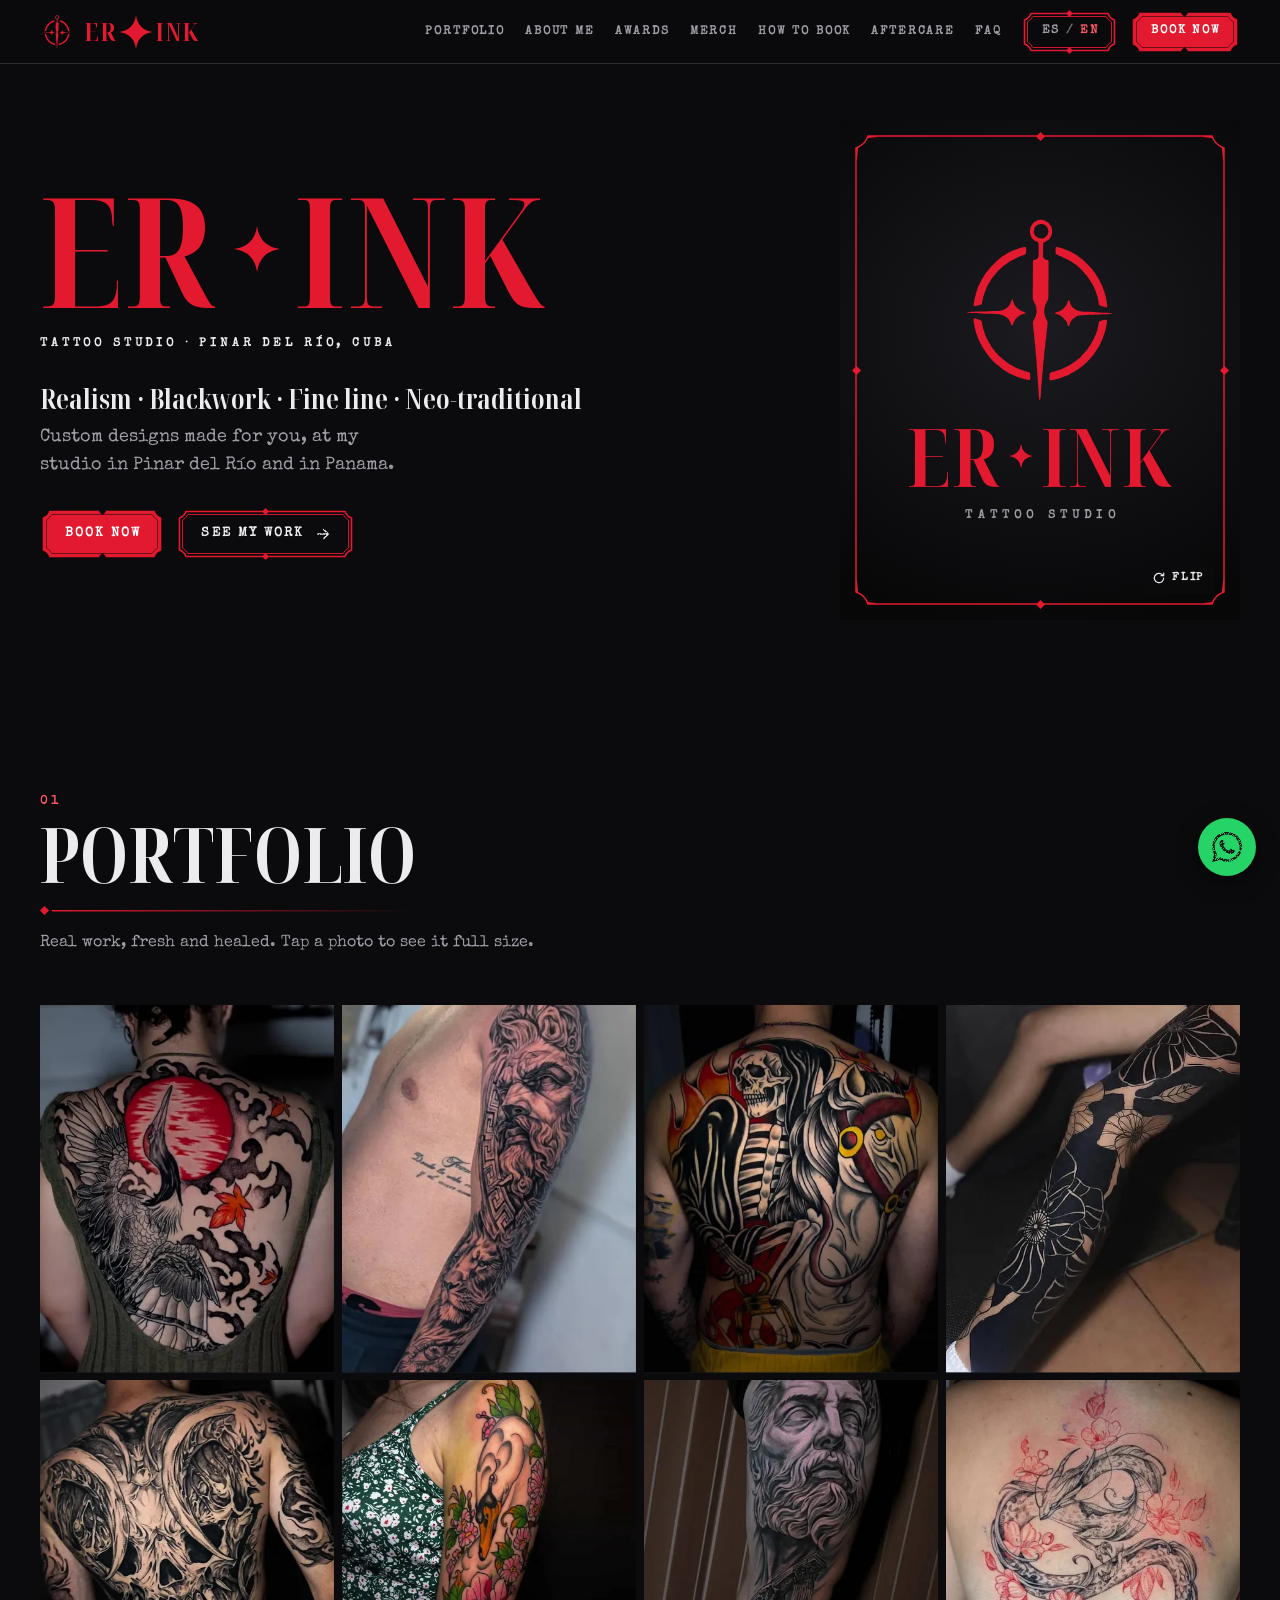
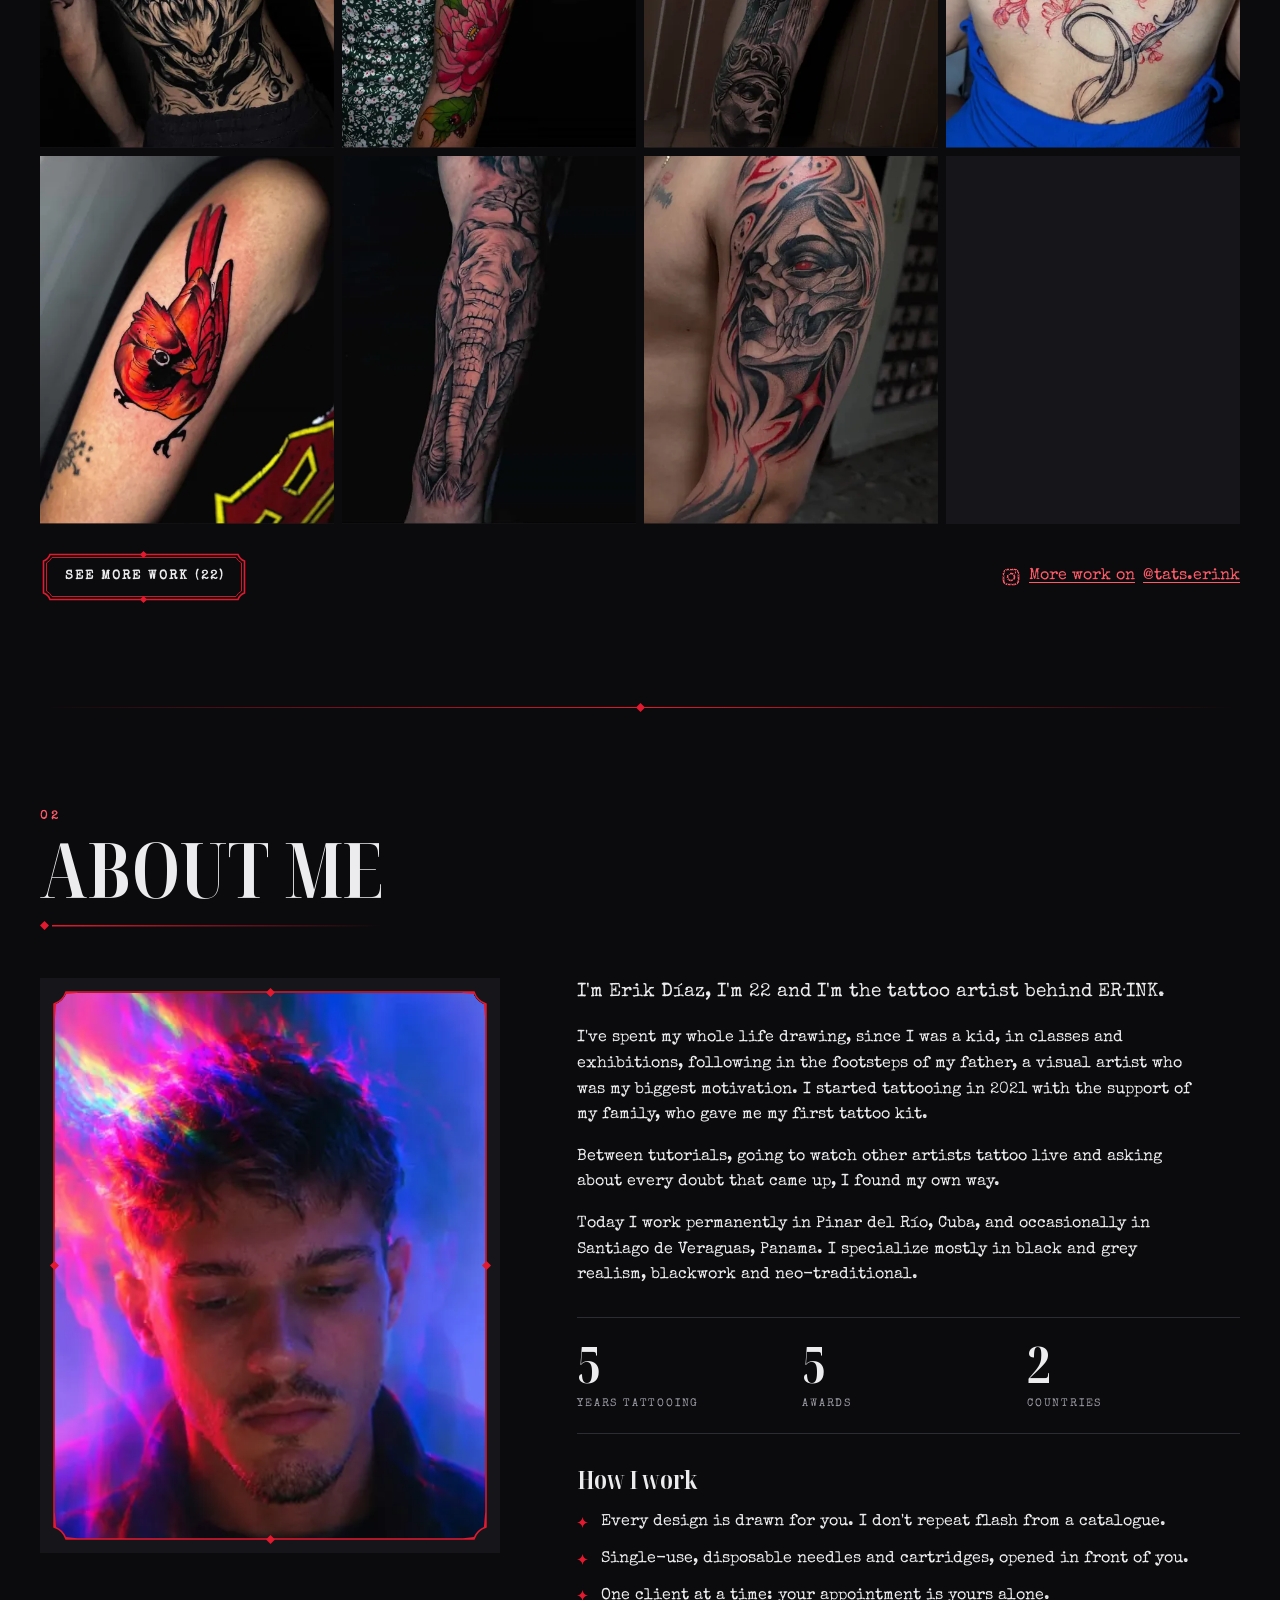
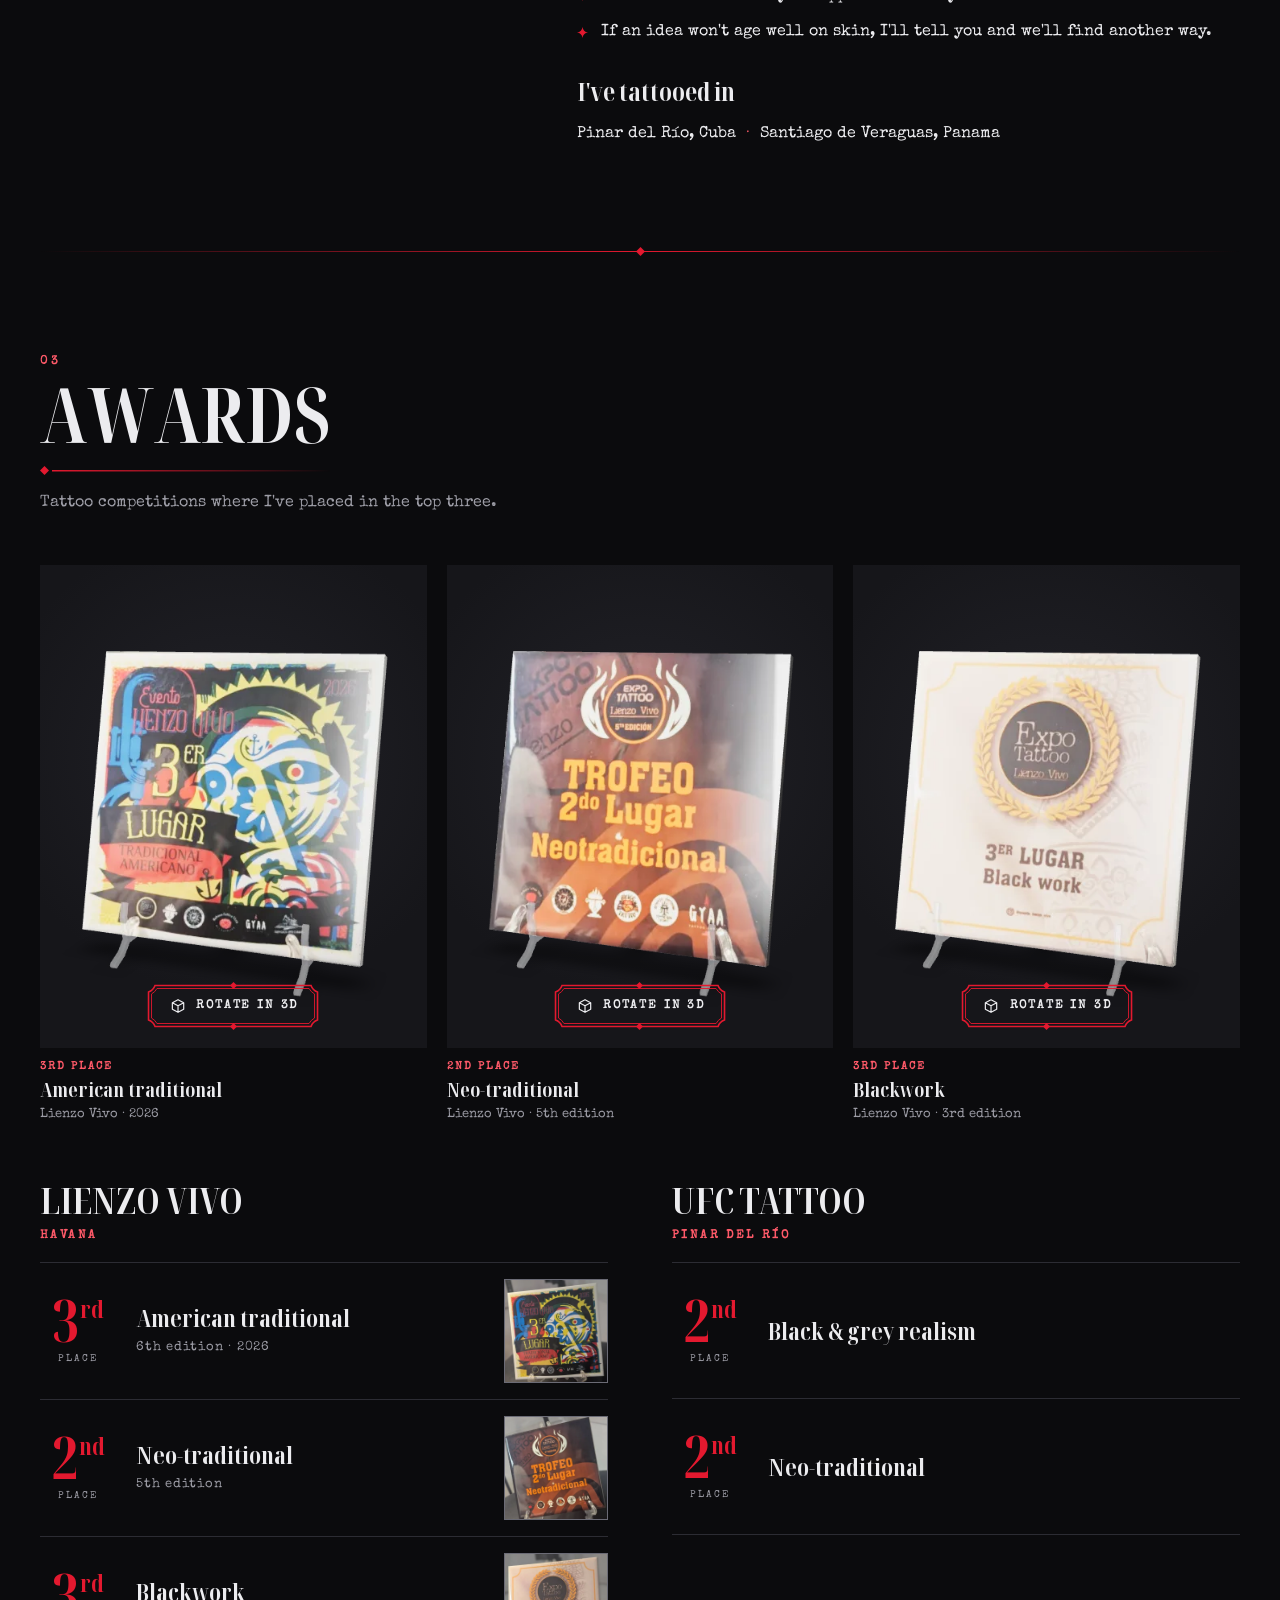
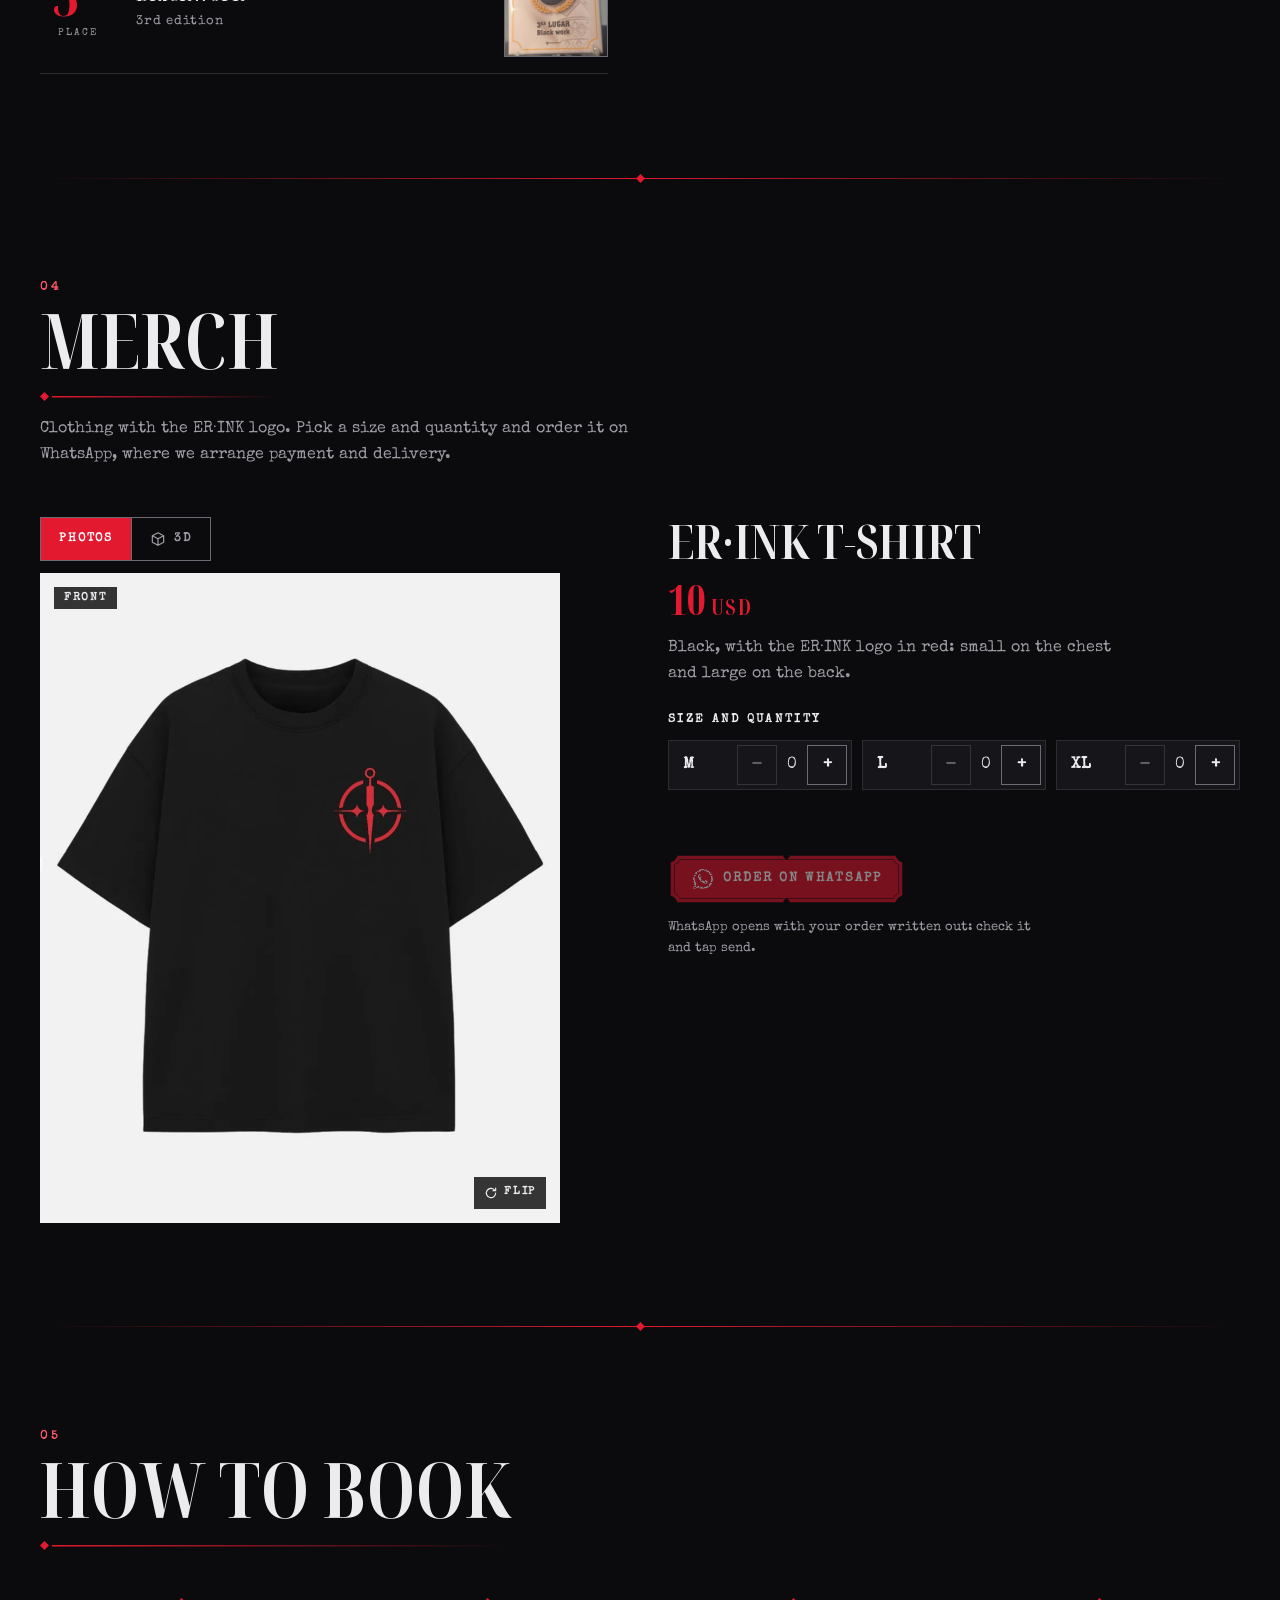
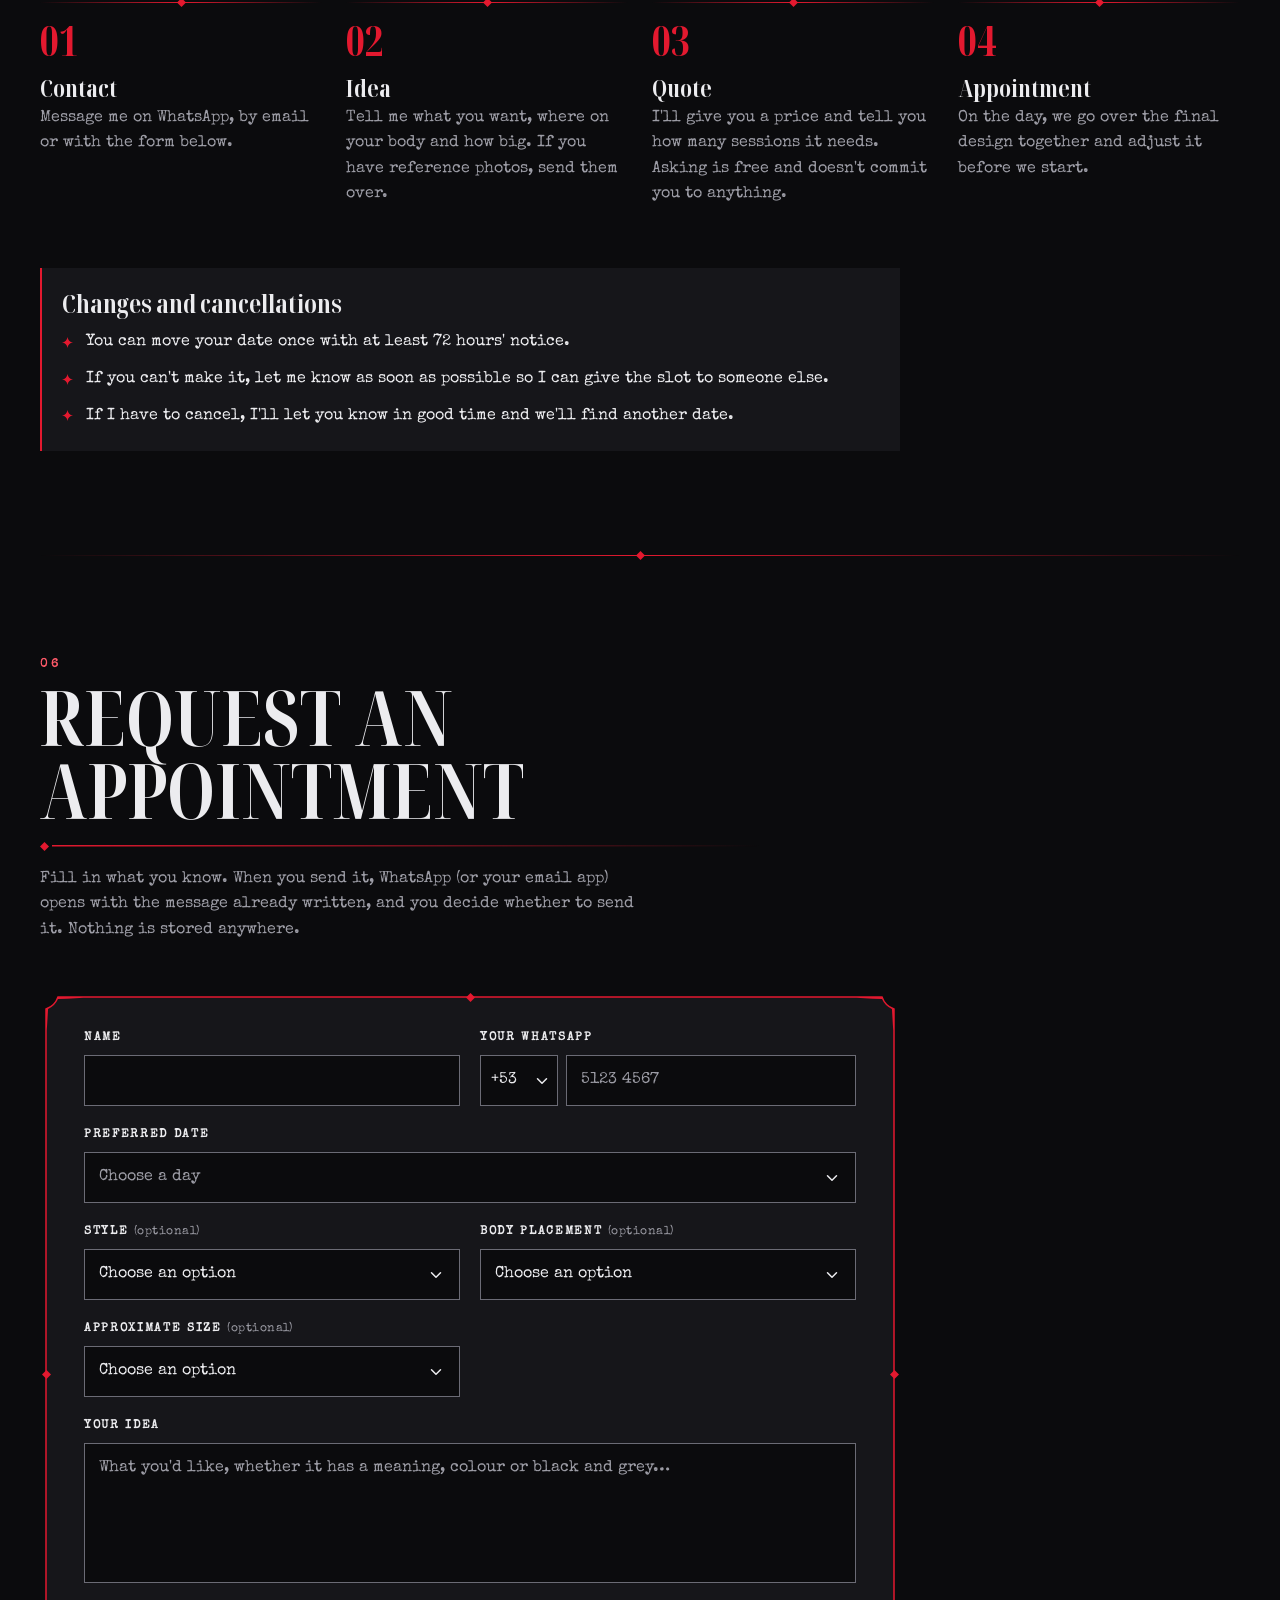
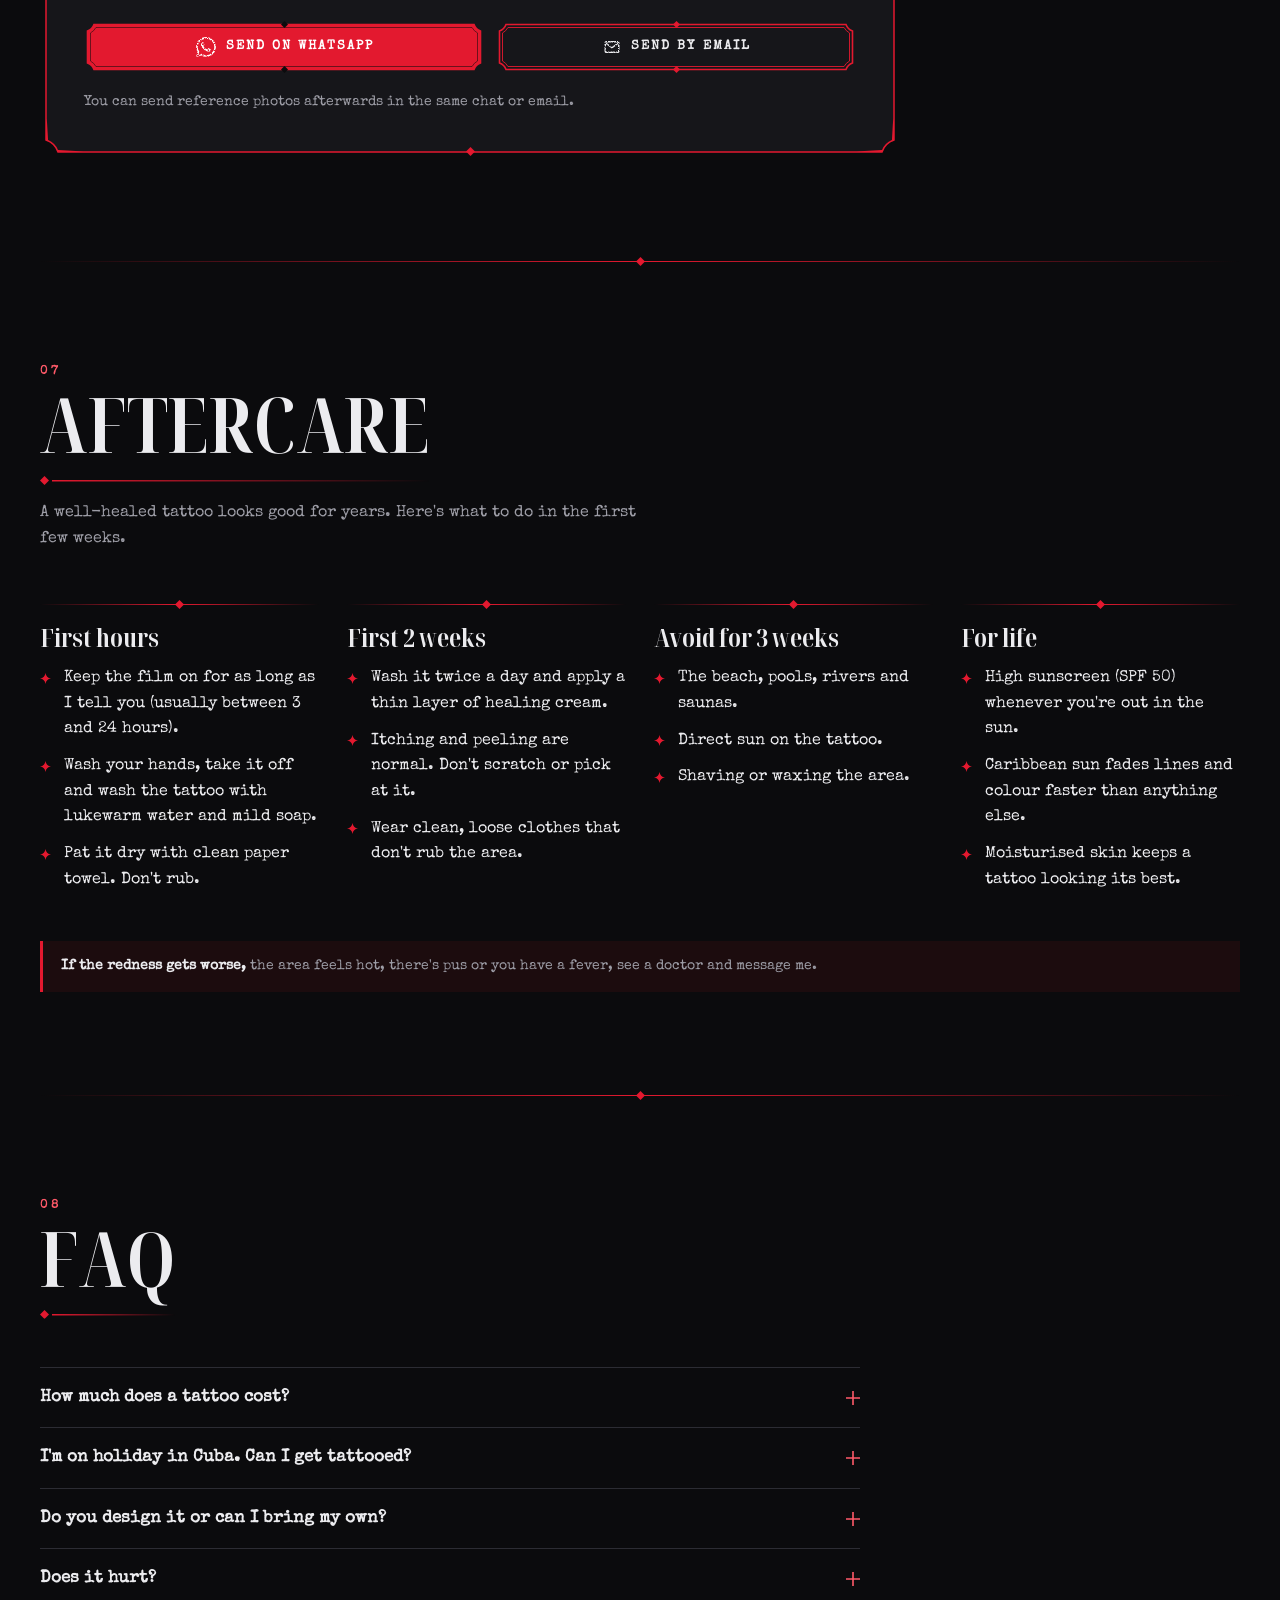
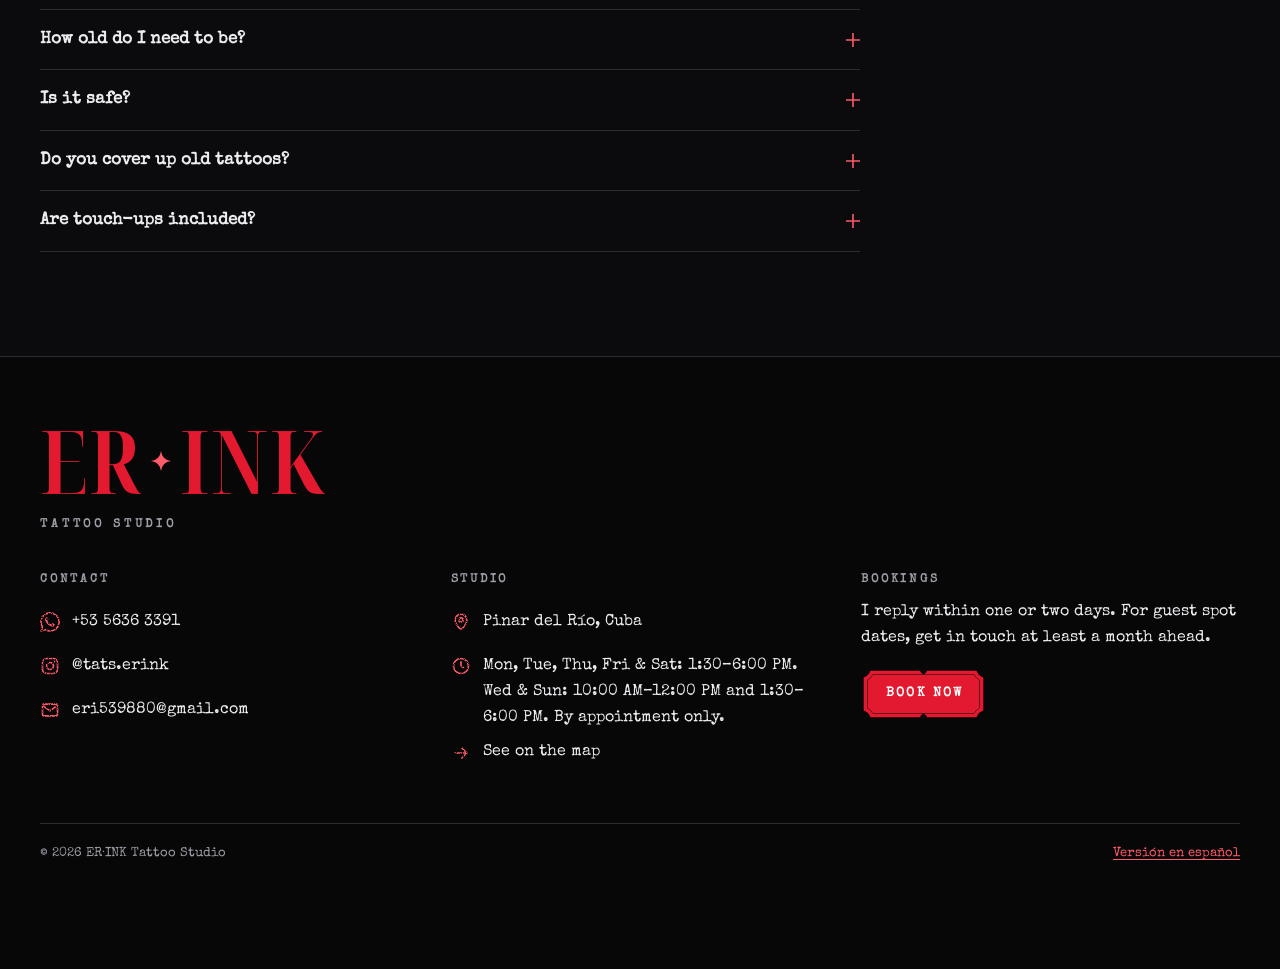
==== commit 05c50b00: "Propuesta: tarjeta, fotos dentro del marco, merch que se voltea y otros Rama de prueba (sin publicar" ====
--- a/index.html
+++ b/index.html
@@ -193,7 +193,7 @@
         <li><a href="#fechas">Fechas</a></li>
         <li><a href="#reservar">Cómo reservar</a></li>
         <li><a href="#cuidados">Cuidados</a></li>
-        <li><a href="#preguntas">Preguntas</a></li>
+        <li><a href="#preguntas">FAQ</a></li>
       </ul>
     </nav>
 
@@ -222,6 +222,7 @@
             <svg class="giro-logo" aria-hidden="true"><use href="#i-logo"/></svg>
             <p class="marca giro-marca">ER<svg class="marca-estrella" aria-hidden="true"><use href="#i-estrella"/></svg>INK</p>
             <p class="giro-sub">Tattoo Studio</p>
+            <button class="voltear" type="button" aria-pressed="false" aria-label="Voltear la tarjeta"><svg aria-hidden="true"><use href="#i-girar"/></svg><span>Voltear</span></button>
           </div>
           <div class="cara cara-dorso" inert aria-hidden="true">
             <span class="marco giro-marco" aria-hidden="true"></span>
@@ -235,9 +236,9 @@
             </a>
             <span class="giro-raya" aria-hidden="true"></span>
             <svg class="giro-logo giro-logo-sm" aria-hidden="true"><use href="#i-logo"/></svg>
-          </div>
-        </div>
-        <button class="voltear" type="button" aria-pressed="false" aria-label="Voltear la tarjeta"><svg aria-hidden="true"><use href="#i-girar"/></svg><span>Voltear</span></button>
+            <button class="voltear" type="button" aria-pressed="false" aria-label="Voltear la tarjeta"><svg aria-hidden="true"><use href="#i-girar"/></svg><span>Voltear</span></button>
+          </div>
+        </div>
       </div>
     </div>
 
--- a/css/estilos.css
+++ b/css/estilos.css
@@ -481,7 +481,7 @@
 .giro-tel:hover .giro-tel-num { color: var(--rojo-texto); }
 .giro-raya { width: 64%; height: 9px; flex: none; background: var(--linea-centro); }
 
-/* Botón "Voltear": no gira con la tarjeta */
+/* Botón "Voltear": va dentro de cada cara y gira con la tarjeta */
 .voltear {
   position: absolute;
   right: 26px;
@@ -734,12 +734,8 @@
   width: 100%;
   height: 100%;
   object-fit: cover;
-  transition: transform .5s ease;
 }
 .galeria-item:focus-visible { outline-offset: -3px; }
-@media (hover: hover) {
-  .galeria-item:hover img { transform: scale(1.04); }
-}
 .sin-foto-txt {
   position: absolute;
   inset: auto 8px 8px;
@@ -1004,32 +1000,21 @@
 .vista-3d model-viewer { --poster-color: transparent; background: transparent; }
 .vista-3d.activa > img,
 .vista-3d.activa .ver-3d { display: none; }
+/* "Girar en 3D" es el botón .btn-linea de la web; aquí solo se coloca */
 .ver-3d {
   position: absolute;
   left: 50%;
-  bottom: 14px;
+  bottom: 18px;
   z-index: 2;
-  display: inline-flex;
-  align-items: center;
-  gap: 8px;
-  min-height: 40px;
-  padding: 0 14px;
-  border: 1px solid var(--rojo);
-  background: rgba(11, 11, 13, .85);
-  color: var(--texto);
-  font: 700 .7rem/1 var(--f-texto);
-  letter-spacing: .16em;
-  text-transform: uppercase;
   width: max-content; /* centrado con left 50%: sin esto se encoge y el icono desaparece */
+  min-height: 48px;
+  font-size: .72rem;
   white-space: nowrap;
-  cursor: pointer;
-  transform: translateX(-50%);
-  transition: background-color .2s, color .2s;
-}
-.ver-3d svg { width: 16px; height: 16px; flex: none; color: var(--rojo-texto); }
-.ver-3d:hover:not(:disabled) { background: var(--rojo); color: #fff; }
-.ver-3d:hover:not(:disabled) svg { color: #fff; }
-.ver-3d:disabled { border-color: var(--linea-fuerte); color: var(--gris); cursor: default; }
+  translate: -50% 0;
+}
+.ver-3d svg { width: 16px; height: 16px; flex: none; }
+.ver-3d:disabled,
+.ver-3d:disabled:hover { --boton: var(--boton-linea); --rombo-boton: var(--rombo); color: var(--gris); cursor: default; transform: none; animation: none; }
 .vista-3d.cargando .ver-3d svg { animation: girar-3d 1s linear infinite; }
 @keyframes girar-3d { to { transform: rotate(360deg); } }
 
@@ -1087,34 +1072,92 @@
 .vista-tabs svg { width: 16px; height: 16px; }
 .vista-tabs button[aria-pressed="true"] { background: var(--rojo); color: #fff; }
 .vista-tabs button:not([aria-pressed="true"]):hover { color: var(--texto); }
-.foto-grande {
-  display: block;
+/* La foto se da la vuelta como la tarjeta de la portada (delante / detrás) */
+.foto-giro {
+  position: relative;
+  aspect-ratio: 4 / 5;
+  max-width: 100%;
+  perspective: 1600px;
+  cursor: pointer;
+  -webkit-tap-highlight-color: transparent;
+}
+.foto-giro-in {
+  position: relative;
   width: 100%;
+  height: 100%;
+  transform-style: preserve-3d;
+  transition: transform .9s cubic-bezier(.3, .7, .2, 1);
+}
+.foto-giro.volteada .foto-giro-in { transform: rotateY(180deg); }
+.foto-cara {
+  position: absolute;
+  inset: 0;
+  overflow: hidden;
+  background: #f2f2f2;
+  -webkit-backface-visibility: hidden;
+  backface-visibility: hidden;
+}
+.foto-cara-dorso { transform: rotateY(180deg); }
+.foto-cara img { width: 100%; height: 100%; object-fit: contain; }
+.foto-cara .voltear { right: 14px; bottom: 14px; }
+.foto-etiqueta {
+  position: absolute;
+  top: 14px;
+  left: 14px;
+  padding: 6px 10px;
+  background: rgba(11, 11, 13, .82);
+  color: var(--texto);
+  font: 700 .66rem/1 var(--f-texto);
+  letter-spacing: .16em;
+  text-transform: uppercase;
+}
+@media (prefers-reduced-motion: reduce) { .foto-giro-in { transition: none; } }
+
+/* O se pasan de lado, como un carrusel */
+.slider-marco { position: relative; }
+.slider-pista {
+  display: flex;
   aspect-ratio: 4 / 5;
-  padding: 0;
+  overflow-x: auto;
+  scroll-snap-type: x mandatory;
+  scrollbar-width: none;
+  background: #f2f2f2;
+}
+.slider-pista::-webkit-scrollbar { display: none; }
+.foto-slide { flex: 0 0 100%; padding: 0; border: 0; background: none; cursor: zoom-in; scroll-snap-align: start; }
+.foto-slide img { width: 100%; height: 100%; object-fit: contain; }
+.slider-flecha {
+  position: absolute;
+  top: 50%;
+  display: grid;
+  place-items: center;
+  width: 44px;
+  height: 44px;
   border: 0;
-  background: #f2f2f2;
-  cursor: zoom-in;
-}
-.foto-grande img { width: 100%; height: 100%; object-fit: contain; }
-.miniaturas { display: flex; gap: 10px; margin-top: 10px; }
-.miniatura {
-  display: grid;
-  gap: 4px;
-  width: 76px;
-  padding: 0;
-  border: 0;
+  background: rgba(11, 11, 13, .8);
+  color: var(--texto);
+  cursor: pointer;
+  translate: 0 -50%;
+  transition: opacity .2s;
+}
+.slider-flecha svg { width: 22px; height: 22px; }
+.slider-flecha:hover { color: var(--rojo-texto); }
+.slider-flecha:disabled { opacity: 0; pointer-events: none; }
+.slider-ant { left: 10px; }
+.slider-sig { right: 10px; }
+.slider-puntos { display: flex; gap: 8px; margin-top: 10px; }
+.slider-puntos button {
+  min-height: 38px;
+  padding: 0 14px;
+  border: 1px solid var(--linea-fuerte);
   background: none;
   color: var(--gris);
-  font: 700 .62rem/1.2 var(--f-texto);
-  letter-spacing: .14em;
+  font: 700 .66rem/1 var(--f-texto);
+  letter-spacing: .16em;
   text-transform: uppercase;
   cursor: pointer;
 }
-.miniatura img { width: 100%; aspect-ratio: 4 / 5; object-fit: contain; background: #f2f2f2; border: 2px solid transparent; opacity: .65; transition: opacity .2s, border-color .2s; }
-.miniatura[aria-pressed="true"] { color: var(--texto); }
-.miniatura[aria-pressed="true"] img { border-color: var(--rojo); opacity: 1; }
-.miniatura:hover img { opacity: 1; }
+.slider-puntos button[aria-current="true"] { border-color: var(--rojo); color: var(--texto); }
 
 .producto-info { min-width: 0; }
 .seccion .producto-info h3 { font-size: clamp(2.2rem, 9vw, 3rem); line-height: 1; text-transform: uppercase; }
@@ -1287,7 +1330,7 @@
   font: inherit;
   font-size: 1rem; /* 16px: evita que el iPhone haga zoom al escribir */
 }
-.campo textarea { min-height: 140px; resize: vertical; }
+.campo textarea { min-height: 140px; resize: none; }
 .tel-prefijo { display: flex; gap: 8px; }
 /* El prefijo, estrecho: cerrado solo enseña "+53" (ver llenarPrefijos en js/app.js) */
 .campo .tel-prefijo select { flex: 0 0 auto; width: 4.9em; min-width: 0; padding-left: 10px; padding-right: 24px; background-position: right 6px center; }
@@ -1491,10 +1534,13 @@
 .cuidados { display: grid; gap: 28px; }
 .cuidado { padding-top: 24px; background: var(--linea-centro-arriba); }
 .cuidado h3 { margin-bottom: 14px; }
+/* Un aviso, no un campo para escribir: raya roja a la izquierda y fondo
+   apenas rojizo, sin el borde gris de los campos del formulario. */
 .nota-medica {
   margin: 36px 0 0;
-  padding: 14px 16px;
-  border: 1px solid var(--linea-fuerte);
+  padding: 14px 16px 14px 18px;
+  border-left: 3px solid var(--rojo);
+  background: rgba(227, 25, 47, .08);
   color: var(--gris);
   font-size: .9rem;
 }
@@ -1666,7 +1712,8 @@
 @keyframes trazo { from { clip-path: inset(0 100% 0 0); } to { clip-path: inset(0 0 0 0); } }
 @keyframes aparecer { from { opacity: 0; transform: translateY(18px) scale(.96); } }
 
-/* 5 · El marco de la tarjeta rodea la foto al pasar por encima */
+/* 5 · El marco de la tarjeta rodea la foto al pasar por encima, y la foto
+   se mete dentro de sus líneas (ver "Fotos dentro del marco") */
 .galeria-item::after {
   content: "";
   position: absolute;
@@ -1733,3 +1780,54 @@
 }
 .animable .galeria.visto li { animation-play-state: running; }
 
+/* ---------- Fotos dentro del marco ---------- */
+
+/* La foto se recorta justo por dentro de la línea del marco, con las
+   esquinas curvas hacia dentro como las del marco.
+   --encaje: cuánto se recorta por cada lado · --curva: radio de las esquinas
+   --esquina: dónde está la esquina del marco (el centro de las curvas). */
+@property --encaje { syntax: "<length>"; inherits: false; initial-value: 0px; }
+@property --curva { syntax: "<length>"; inherits: false; initial-value: 0px; }
+.galeria-item img,
+.sobre-foto img,
+.vitrina .vista-3d > img,
+.vitrina .vista-3d model-viewer {
+  --esquina: 8px;
+  clip-path: inset(var(--encaje));
+  -webkit-mask:
+    radial-gradient(circle at var(--esquina) var(--esquina), #0000 var(--curva), #000 calc(var(--curva) + .5px)) 0 0 / 51% 51% no-repeat,
+    radial-gradient(circle at calc(100% - var(--esquina)) var(--esquina), #0000 var(--curva), #000 calc(var(--curva) + .5px)) 100% 0 / 51% 51% no-repeat,
+    radial-gradient(circle at var(--esquina) calc(100% - var(--esquina)), #0000 var(--curva), #000 calc(var(--curva) + .5px)) 0 100% / 51% 51% no-repeat,
+    radial-gradient(circle at calc(100% - var(--esquina)) calc(100% - var(--esquina)), #0000 var(--curva), #000 calc(var(--curva) + .5px)) 100% 100% / 51% 51% no-repeat;
+  mask:
+    radial-gradient(circle at var(--esquina) var(--esquina), #0000 var(--curva), #000 calc(var(--curva) + .5px)) 0 0 / 51% 51% no-repeat,
+    radial-gradient(circle at calc(100% - var(--esquina)) var(--esquina), #0000 var(--curva), #000 calc(var(--curva) + .5px)) 100% 0 / 51% 51% no-repeat,
+    radial-gradient(circle at var(--esquina) calc(100% - var(--esquina)), #0000 var(--curva), #000 calc(var(--curva) + .5px)) 0 100% / 51% 51% no-repeat,
+    radial-gradient(circle at calc(100% - var(--esquina)) calc(100% - var(--esquina)), #0000 var(--curva), #000 calc(var(--curva) + .5px)) 100% 100% / 51% 51% no-repeat;
+  transition: --encaje .3s ease, --curva .3s ease;
+}
+/* Portafolio y trofeos: al pasar por encima (marco pequeño, a 8 px del borde) */
+.galeria-item:focus-visible img { --encaje: 9.25px; --curva: 8.5px; }
+@media (hover: hover) {
+  .galeria-item:hover img,
+  .vitrina .vista-3d:hover > img,
+  .vitrina .vista-3d:hover model-viewer { --encaje: 9.25px; --curva: 8.5px; }
+}
+/* Sobre mí: siempre dentro del marco grande (también a 8 px del borde) */
+.sobre-foto img { --encaje: 14.5px; --curva: 19.5px; }
+
+/* Trofeos: el mismo marco que las fotos del portafolio al pasar por encima */
+.vitrina .vista-3d::after {
+  content: "";
+  position: absolute;
+  inset: 4px;
+  z-index: 1;
+  border: 8px solid transparent;
+  border-image: var(--marco-sm) 8 stretch;
+  opacity: 0;
+  pointer-events: none;
+  transition: opacity .25s, inset .25s;
+}
+@media (hover: hover) {
+  .vitrina .vista-3d:hover::after { opacity: 1; inset: 8px; }
+}
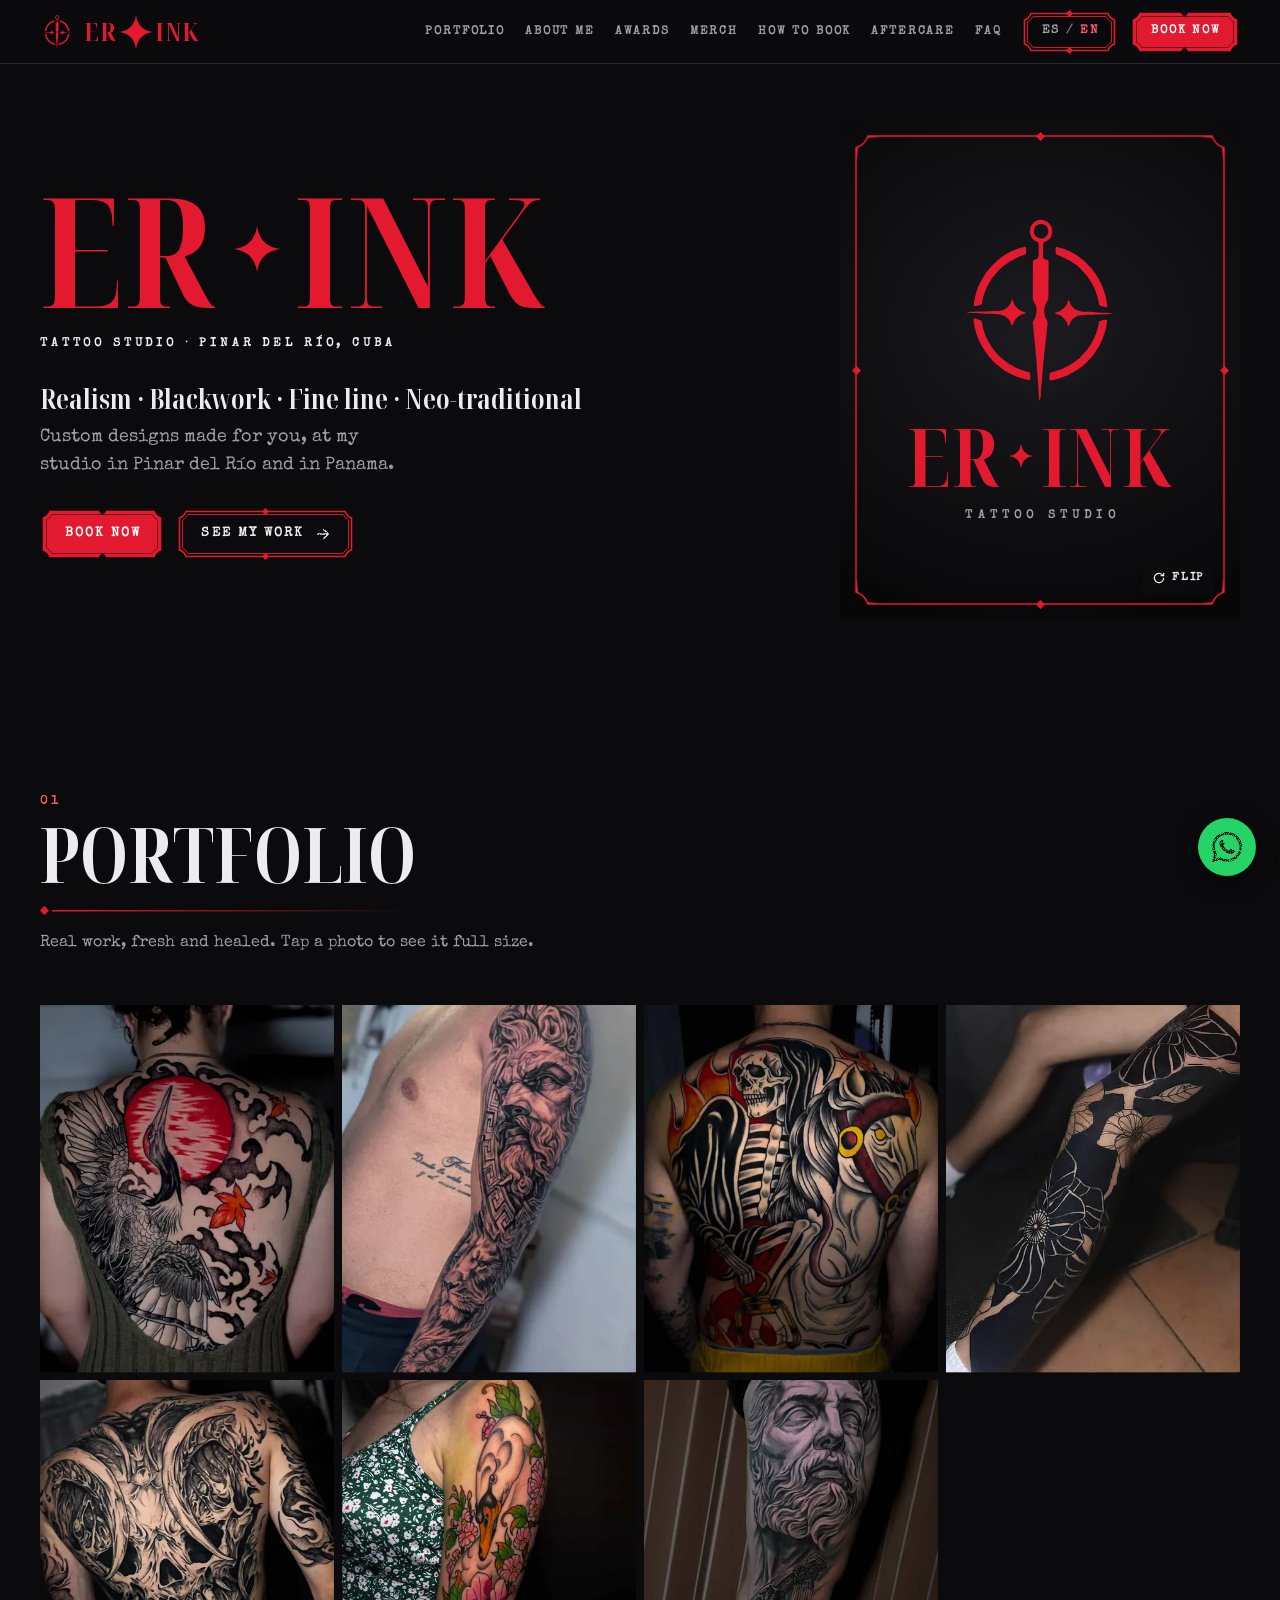
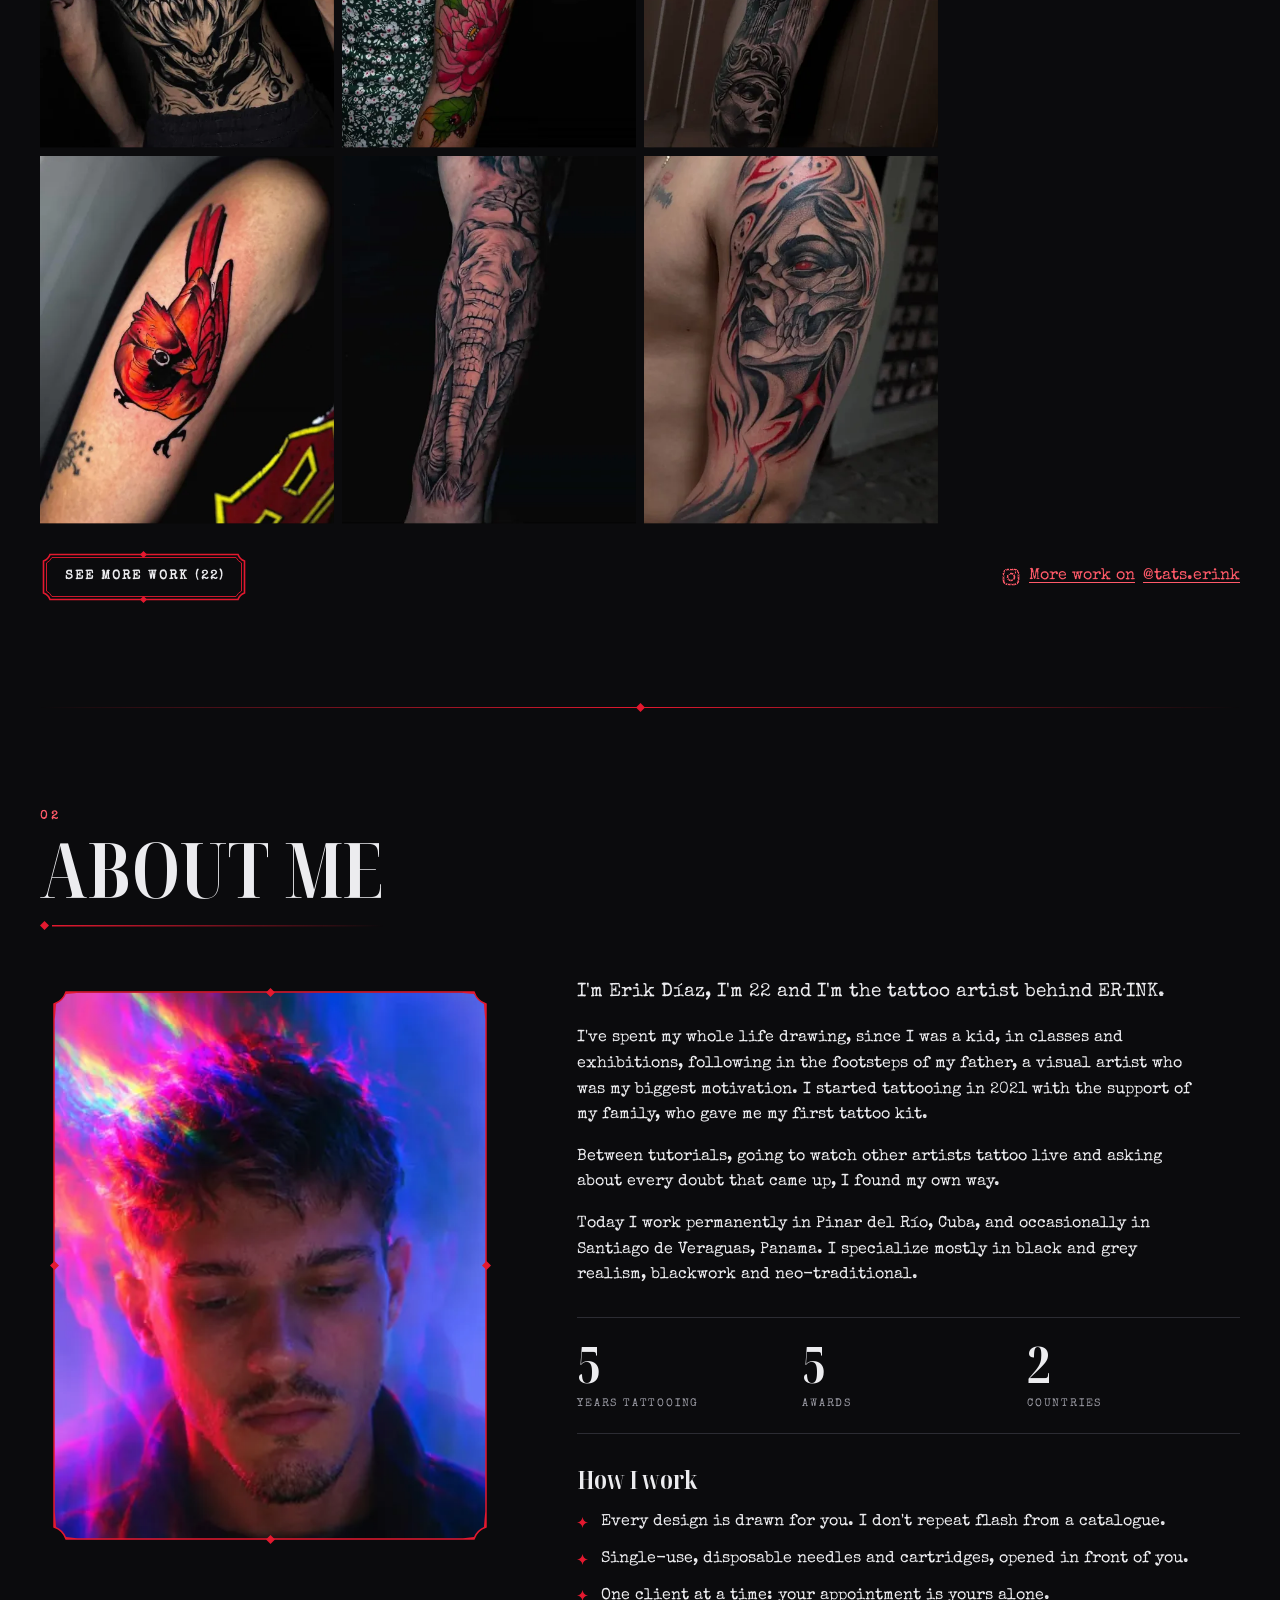
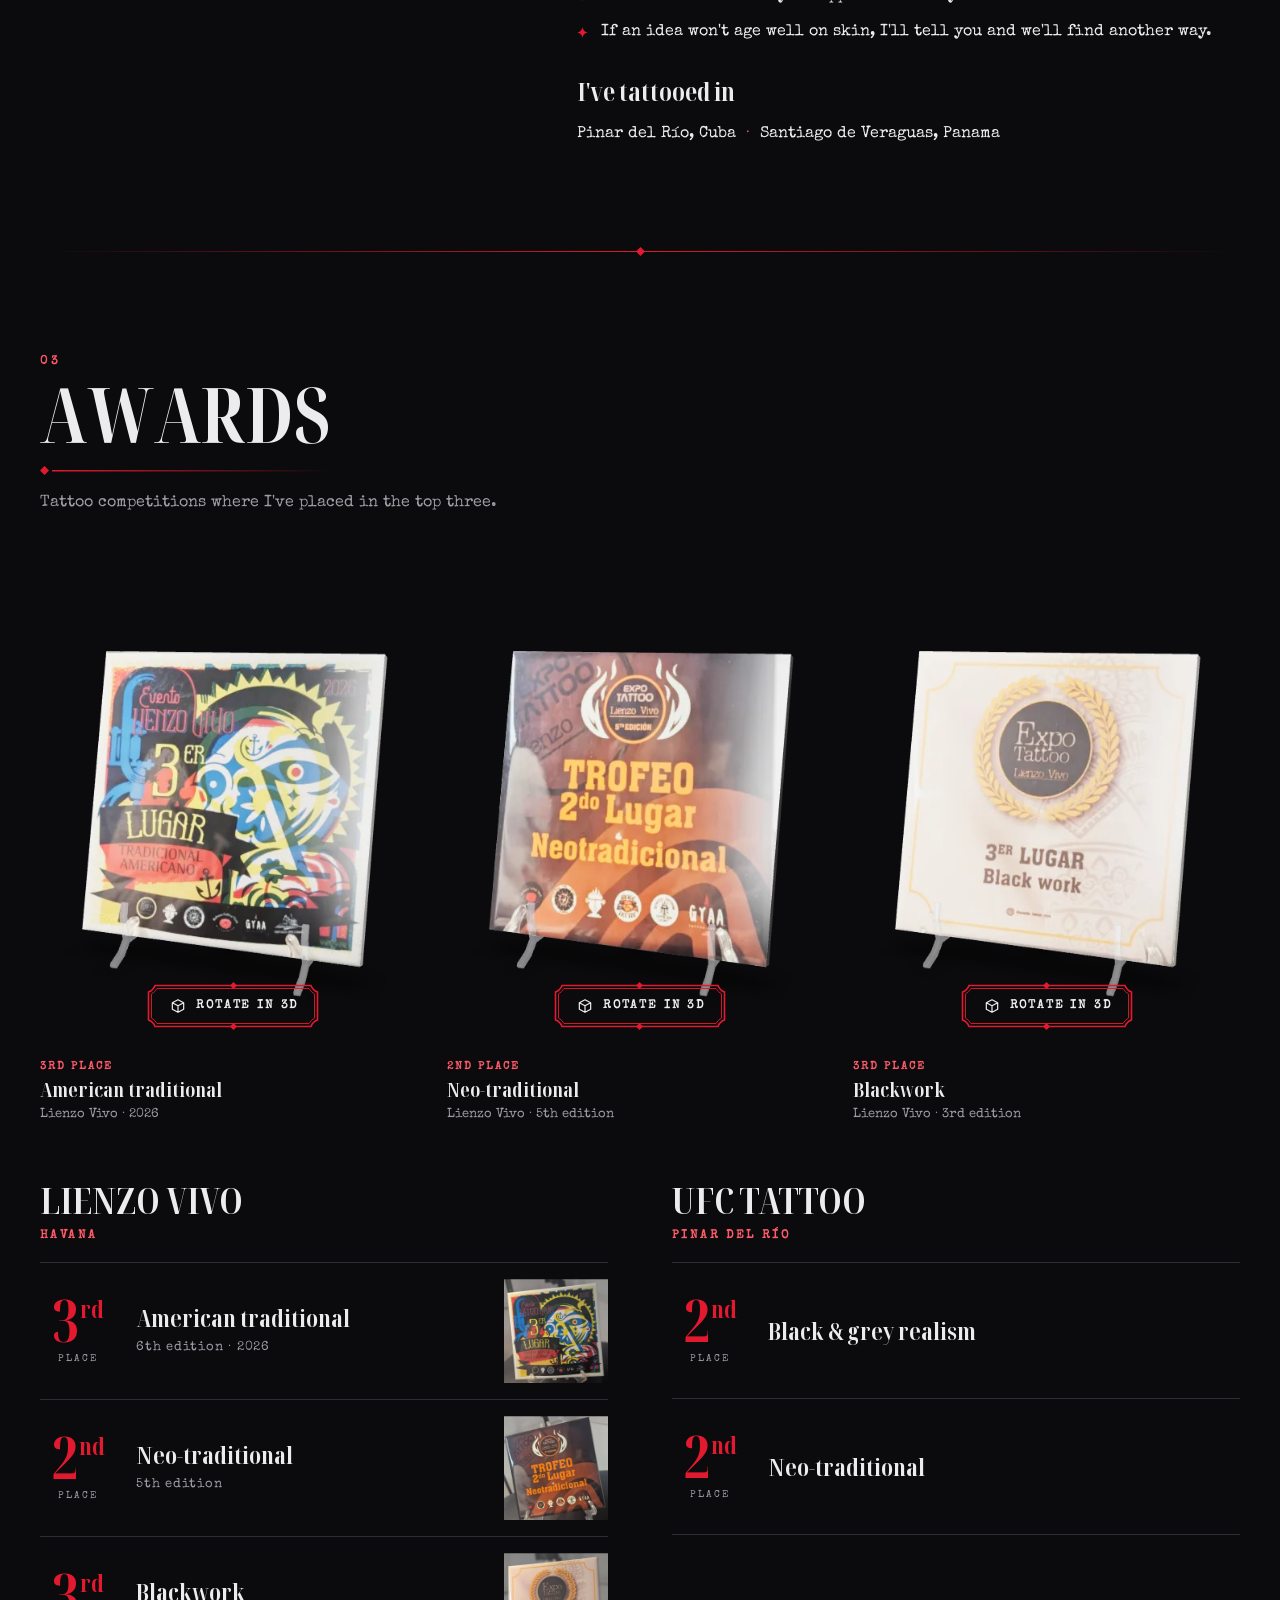
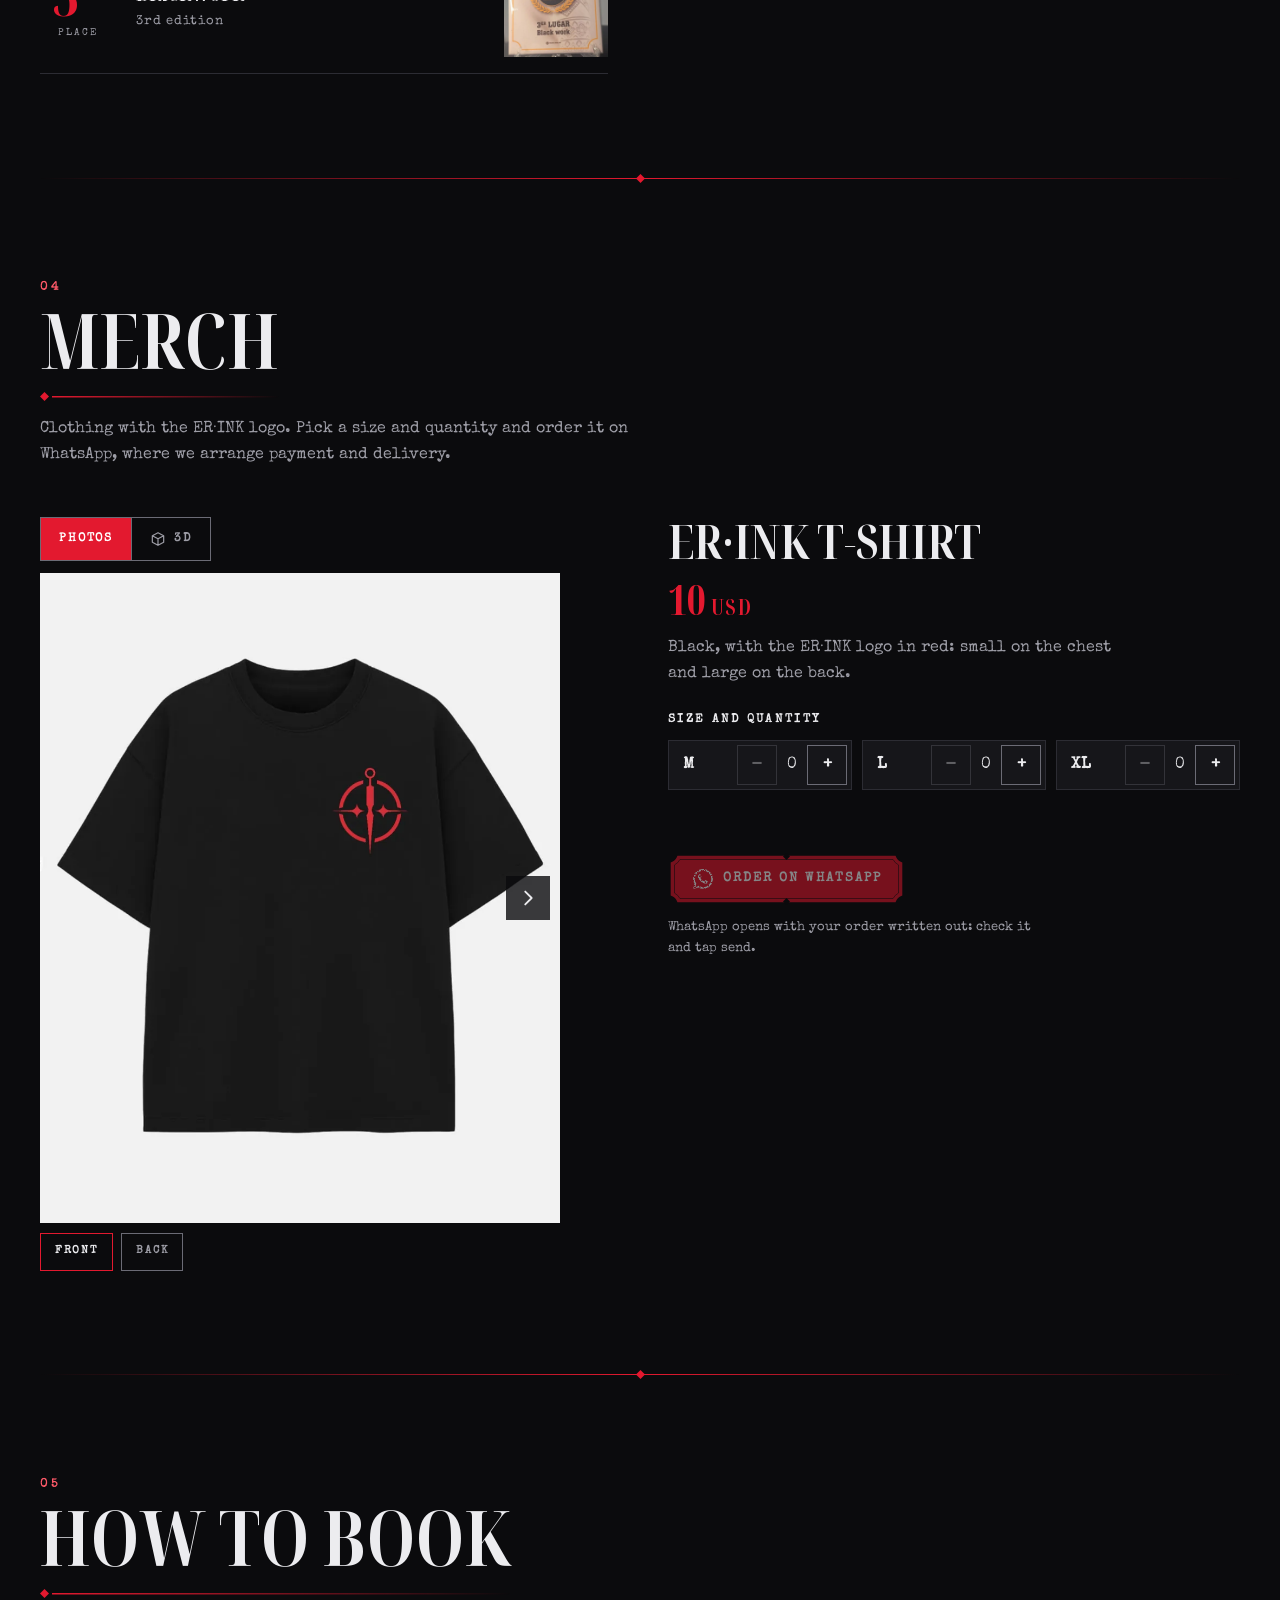
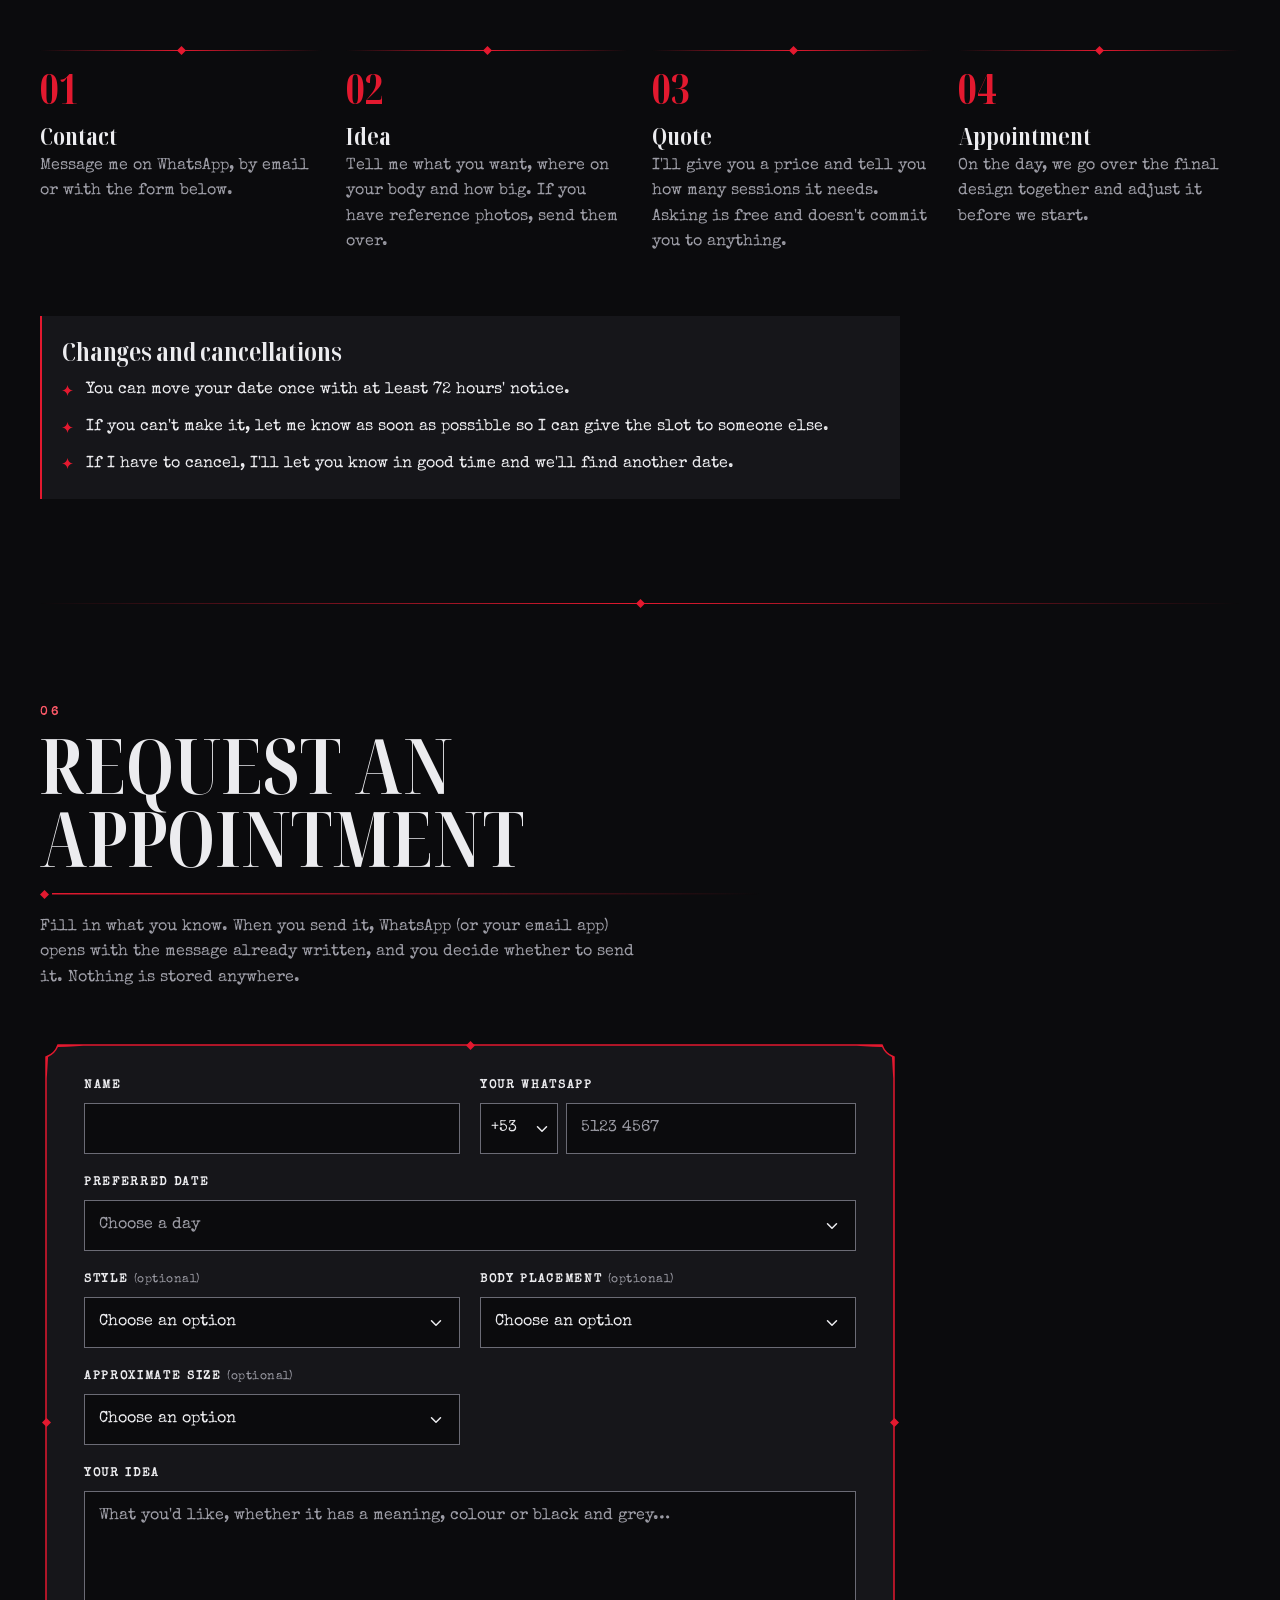
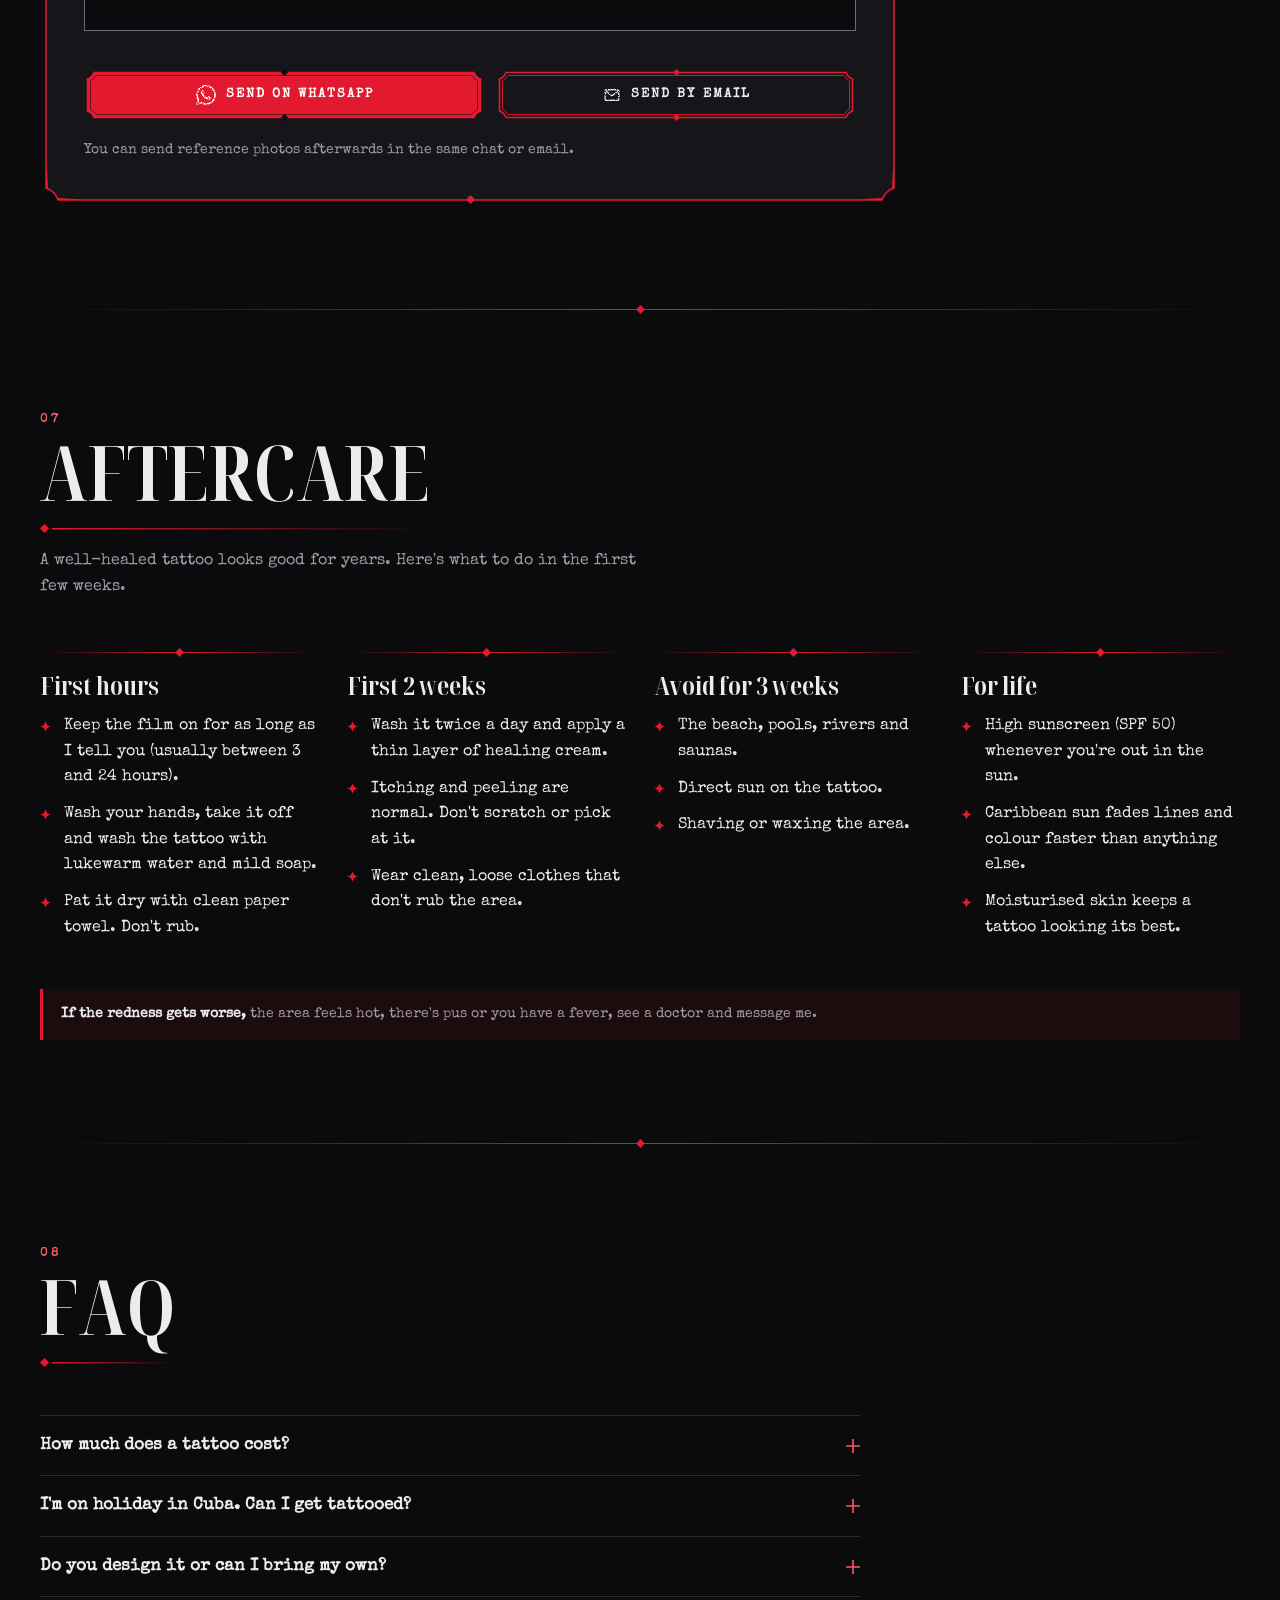
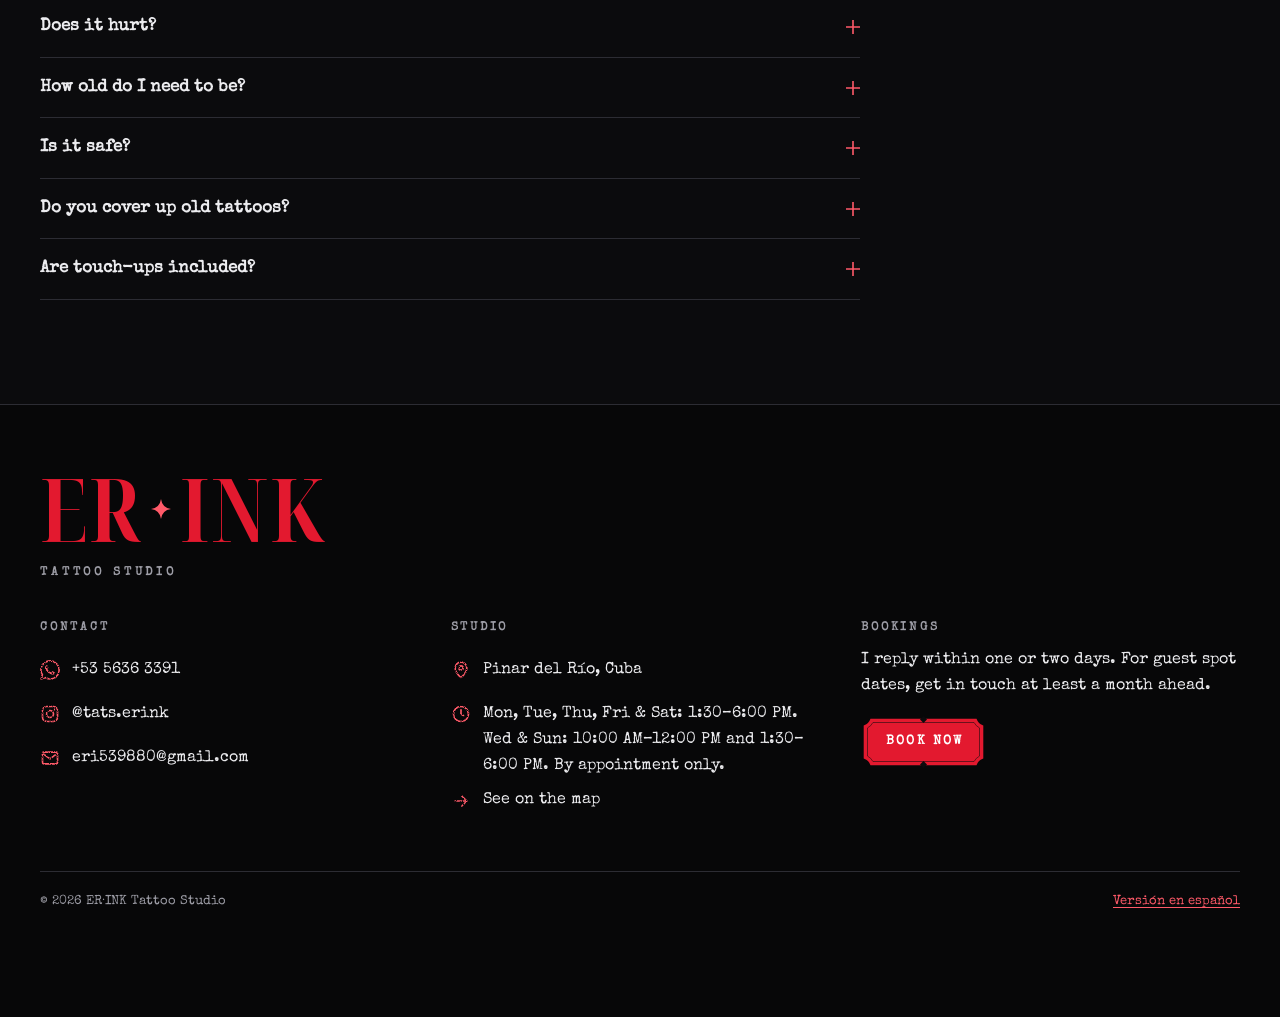
==== commit 17542093: "Web en navegadores antiguos (Samsung J7 Prime): trofeos visibles y botones centrados - Girar en 3D y" ====
--- a/index.html
+++ b/index.html
@@ -42,7 +42,7 @@
 
 <link rel="preload" href="fuentes/erink-display.woff2" as="font" type="font/woff2" crossorigin>
 <link rel="preload" href="fuentes/erink-type.woff2" as="font" type="font/woff2" crossorigin>
-<link rel="stylesheet" href="css/estilos.css">
+<link rel="stylesheet" href="css/estilos.css?v=20261106d">
 
 <link rel="canonical" href="https://erinktattoo.github.io/">
 <link rel="alternate" hreflang="es" href="https://erinktattoo.github.io/">
@@ -714,13 +714,13 @@
   </div>
 </dialog>
 
-<script src="datos/config.js" defer></script>
-<script src="datos/galeria.js" defer></script>
-<script src="datos/premios.js" defer></script>
-<script src="datos/tienda.js" defer></script>
-<script src="datos/viajes.js" defer></script>
-<script src="datos/disponibilidad.js" defer></script>
-<script src="js/textos.js" defer></script>
-<script src="js/app.js" defer></script>
+<script src="datos/config.js?v=20261106d" defer></script>
+<script src="datos/galeria.js?v=20261106d" defer></script>
+<script src="datos/premios.js?v=20261106d" defer></script>
+<script src="datos/tienda.js?v=20261106d" defer></script>
+<script src="datos/viajes.js?v=20261106d" defer></script>
+<script src="datos/disponibilidad.js?v=20261106d" defer></script>
+<script src="js/textos.js?v=20261106d" defer></script>
+<script src="js/app.js?v=20261106d" defer></script>
 </body>
 </html>
--- a/css/estilos.css
+++ b/css/estilos.css
@@ -91,6 +91,7 @@
   background: var(--negro);
   color: var(--texto);
   font: 1rem/1.6 var(--f-texto);
+  overflow-x: hidden; /* navegadores antiguos */
   overflow-x: clip;
 }
 
@@ -419,6 +420,18 @@
 }
 .cara-frente { gap: 18px; }
 .cara-dorso { gap: 14px; padding: 34px 30px 40px; transform: rotateY(180deg); }
+/* La cara que queda detrás se oculta del todo (con lo que lleva dentro) justo
+   cuando la tarjeta está de canto: con esta curva, a los 0,17 s de los 0,9 s
+   del giro. Si no, algunos móviles enseñan al revés el botón "Voltear" de la
+   otra cara (esconder "de espaldas" no les llega a lo de dentro). */
+.cara,
+.foto-cara { transition: visibility 0s .17s; }
+.cara-dorso,
+.foto-cara-dorso { visibility: hidden; }
+.tarjeta-giro.volteada .cara-frente,
+.foto-giro.volteada .foto-cara:not(.foto-cara-dorso) { visibility: hidden; }
+.tarjeta-giro.volteada .cara-dorso,
+.foto-giro.volteada .foto-cara-dorso { visibility: visible; }
 .portada-marco,
 .giro-marco { position: absolute; inset: 10px; z-index: 1; pointer-events: none; }
 .giro-logo { width: 46%; aspect-ratio: 1; height: auto; }
@@ -501,11 +514,10 @@
   cursor: pointer;
   transition: color .2s;
 }
-.voltear svg { width: 14px; height: 14px; transition: transform .6s cubic-bezier(.3, .7, .2, 1); }
+.voltear svg { width: 14px; height: 14px; }
 .voltear:hover, .voltear:focus-visible { color: var(--rojo-texto); }
-.voltear[aria-pressed="true"] svg { transform: rotate(-180deg); }
 @media (prefers-reduced-motion: reduce) {
-  .giro-in, .voltear svg { transition: none; }
+  .giro-in { transition: none; }
 }
 
 .portada-texto {
@@ -727,7 +739,7 @@
   padding: 0;
   overflow: hidden;
   border: 0;
-  background: var(--superficie);
+  background: none; /* fuera de la línea del marco, el negro de la página */
   cursor: zoom-in;
 }
 .galeria-item img {
@@ -862,7 +874,6 @@
   position: relative;
   aspect-ratio: 4 / 5;
   max-width: 460px;
-  background: var(--superficie);
 }
 .sobre-foto img { width: 100%; height: 100%; object-fit: cover; }
 .sobre-foto .marco { position: absolute; inset: 8px; }
@@ -950,22 +961,25 @@
   padding: 0;
   overflow: hidden;
   border: 0;
-  background: var(--superficie);
+  background: none;
   cursor: zoom-in;
 }
-.premio-foto img { width: 100%; height: 100%; object-fit: cover; transition: transform .5s ease; }
+.premio-foto img { width: 100%; height: 100%; object-fit: cover; }
+/* El marco del portafolio, a 5 px del borde (la miniatura es pequeña) */
 .premio-foto::after {
   content: "";
   position: absolute;
-  inset: 0;
-  border: 1px solid var(--linea-fuerte);
+  inset: 2px;
+  border: 8px solid transparent;
+  border-image: var(--marco-sm) 8 stretch;
+  opacity: 0;
   pointer-events: none;
-  transition: border-color .25s;
+  transition: opacity .25s, inset .25s;
 }
 .premio-foto:focus-visible { outline-offset: 2px; }
+.premio-foto:focus-visible::after { opacity: 1; inset: 5px; }
 @media (hover: hover) {
-  .premio-foto:hover img { transform: scale(1.06); }
-  .premio-foto:hover::after { border-color: var(--rojo); }
+  .premio-foto:hover::after { opacity: 1; inset: 5px; }
 }
 
 @media (min-width: 600px) {
@@ -1003,14 +1017,19 @@
 /* "Girar en 3D" es el botón .btn-linea de la web; aquí solo se coloca */
 .ver-3d {
   position: absolute;
-  left: 50%;
+  /* Centrado con márgenes automáticos (y no con "translate", que los
+     navegadores de antes de 2022 no entienden y dejaban el botón corrido) */
+  left: 0;
+  right: 0;
   bottom: 18px;
   z-index: 2;
-  width: max-content; /* centrado con left 50%: sin esto se encoge y el icono desaparece */
+  width: max-content; /* sin esto ocupa todo el ancho */
+  max-width: calc(100% - 24px);
+  margin-left: auto;
+  margin-right: auto;
   min-height: 48px;
   font-size: .72rem;
   white-space: nowrap;
-  translate: -50% 0;
 }
 .ver-3d svg { width: 16px; height: 16px; flex: none; }
 .ver-3d:disabled,
@@ -1137,7 +1156,7 @@
   background: rgba(11, 11, 13, .8);
   color: var(--texto);
   cursor: pointer;
-  translate: 0 -50%;
+  margin-top: -22px; /* la mitad de su alto: centrada (sin "translate", por los navegadores antiguos) */
   transition: opacity .2s;
 }
 .slider-flecha svg { width: 22px; height: 22px; }
@@ -1675,9 +1694,9 @@
    js/app.js cuando el elemento llega a la pantalla.
    ===================================================================== */
 
-@property --barrido { syntax: "<angle>"; inherits: false; initial-value: 360deg; }
-
-@keyframes barrido { from { --barrido: 0deg; } to { --barrido: 360deg; } }
+@property --barrido { syntax: "<angle>"; inherits: false; initial-value: 180deg; }
+
+@keyframes barrido { from { --barrido: 0deg; } to { --barrido: 180deg; } }
 @keyframes subir { from { opacity: 0; transform: translateY(14px); } }
 @keyframes norte {
   0% { opacity: 0; transform: rotate(-220deg) scale(.7); }
@@ -1730,10 +1749,11 @@
 }
 
 @media (prefers-reduced-motion: no-preference) {
-  /* 1 · El marco se traza como la punta de un compás y después sale el texto */
+  /* 1 · El marco de la tarjeta se dibuja desde arriba, bajando por los dos
+     lados a la vez hasta juntarse abajo; después sale el texto */
   .portada-marco {
-    -webkit-mask: conic-gradient(#000 var(--barrido), transparent 0);
-    mask: conic-gradient(#000 var(--barrido), transparent 0);
+    -webkit-mask: conic-gradient(#000 var(--barrido), #0000 0 calc(360deg - var(--barrido)), #000 0);
+    mask: conic-gradient(#000 var(--barrido), #0000 0 calc(360deg - var(--barrido)), #000 0);
     animation: barrido 1.4s .15s cubic-bezier(.65, 0, .25, 1) both;
   }
   .portada-texto > * { animation: subir .7s cubic-bezier(.2, .7, .2, 1) both; }
@@ -1790,6 +1810,7 @@
 @property --curva { syntax: "<length>"; inherits: false; initial-value: 0px; }
 .galeria-item img,
 .sobre-foto img,
+.premio-foto img,
 .vitrina .vista-3d > img,
 .vitrina .vista-3d model-viewer {
   --esquina: 8px;
@@ -1804,19 +1825,37 @@
     radial-gradient(circle at calc(100% - var(--esquina)) var(--esquina), #0000 var(--curva), #000 calc(var(--curva) + .5px)) 100% 0 / 51% 51% no-repeat,
     radial-gradient(circle at var(--esquina) calc(100% - var(--esquina)), #0000 var(--curva), #000 calc(var(--curva) + .5px)) 0 100% / 51% 51% no-repeat,
     radial-gradient(circle at calc(100% - var(--esquina)) calc(100% - var(--esquina)), #0000 var(--curva), #000 calc(var(--curva) + .5px)) 100% 100% / 51% 51% no-repeat;
-  transition: --encaje .3s ease, --curva .3s ease;
-}
-/* Portafolio y trofeos: al pasar por encima (marco pequeño, a 8 px del borde) */
-.galeria-item:focus-visible img { --encaje: 9.25px; --curva: 8.5px; }
+  transition: --encaje .3s ease, --curva 0s;
+}
+.premio-foto img { --esquina: 5px; }
+/* Valores: el borde de la foto queda siempre debajo de la línea roja (que
+   tiene 1,5 px de grueso), para que no asome ningún píxel entre las dos.
+   Portafolio y trofeos: al pasar por encima (marco pequeño, a 8 px del borde) */
+.galeria-item:focus-visible img { --encaje: 8.9px; --curva: 7.8px; transition: --encaje .3s ease, --curva 0s .3s; }
+.premio-foto:focus-visible img { --encaje: 5.9px; --curva: 7.8px; transition: --encaje .3s ease, --curva 0s .3s; }
 @media (hover: hover) {
   .galeria-item:hover img,
   .vitrina .vista-3d:hover > img,
-  .vitrina .vista-3d:hover model-viewer { --encaje: 9.25px; --curva: 8.5px; }
+  .vitrina .vista-3d:hover model-viewer { --encaje: 8.9px; --curva: 7.8px; transition: --encaje .3s ease, --curva 0s .3s; }
+  .premio-foto:hover img { --encaje: 5.9px; --curva: 7.8px; transition: --encaje .3s ease, --curva 0s .3s; }
 }
 /* Sobre mí: siempre dentro del marco grande (también a 8 px del borde) */
-.sobre-foto img { --encaje: 14.5px; --curva: 19.5px; }
+.sobre-foto img { --encaje: 14px; --curva: 18.7px; }
+/* Navegadores de antes de 2022 (por ejemplo, el de algunos Samsung como el
+   J7 Prime): sin la máscara de las esquinas, que en ellos dejaba la foto en
+   negro. La foto sale entera; en Sobre mí, igualmente dentro del marco. */
+@supports not (translate: 0) {
+  .galeria-item img,
+  .sobre-foto img,
+  .premio-foto img,
+  .vitrina .vista-3d > img,
+  .vitrina .vista-3d model-viewer { clip-path: none; -webkit-mask: none; mask: none; }
+  .sobre-foto img { padding: 14px; }
+}
 
 /* Trofeos: el mismo marco que las fotos del portafolio al pasar por encima */
+/* Los trofeos, sobre el negro de la página (sin recuadro gris) */
+.vitrina .vista-3d { background: none; }
 .vitrina .vista-3d::after {
   content: "";
   position: absolute;
@@ -1831,3 +1870,13 @@
 @media (hover: hover) {
   .vitrina .vista-3d:hover::after { opacity: 1; inset: 8px; }
 }
+
+/* Trofeos: la misma animación al pasar por encima, lenta y suave (arranca y
+   frena despacio); el marco se acerca menos (de 6 a 8 px) para que no salte */
+.vitrina .vista-3d::after { inset: 6px; transition: opacity .9s cubic-bezier(.4, 0, .2, 1), inset .9s cubic-bezier(.4, 0, .2, 1); }
+.vitrina .vista-3d > img,
+.vitrina .vista-3d model-viewer { transition: --encaje .9s cubic-bezier(.4, 0, .2, 1), --curva 0s; }
+@media (hover: hover) {
+  .vitrina .vista-3d:hover > img,
+  .vitrina .vista-3d:hover model-viewer { transition: --encaje .9s cubic-bezier(.4, 0, .2, 1), --curva 0s .9s; }
+}
